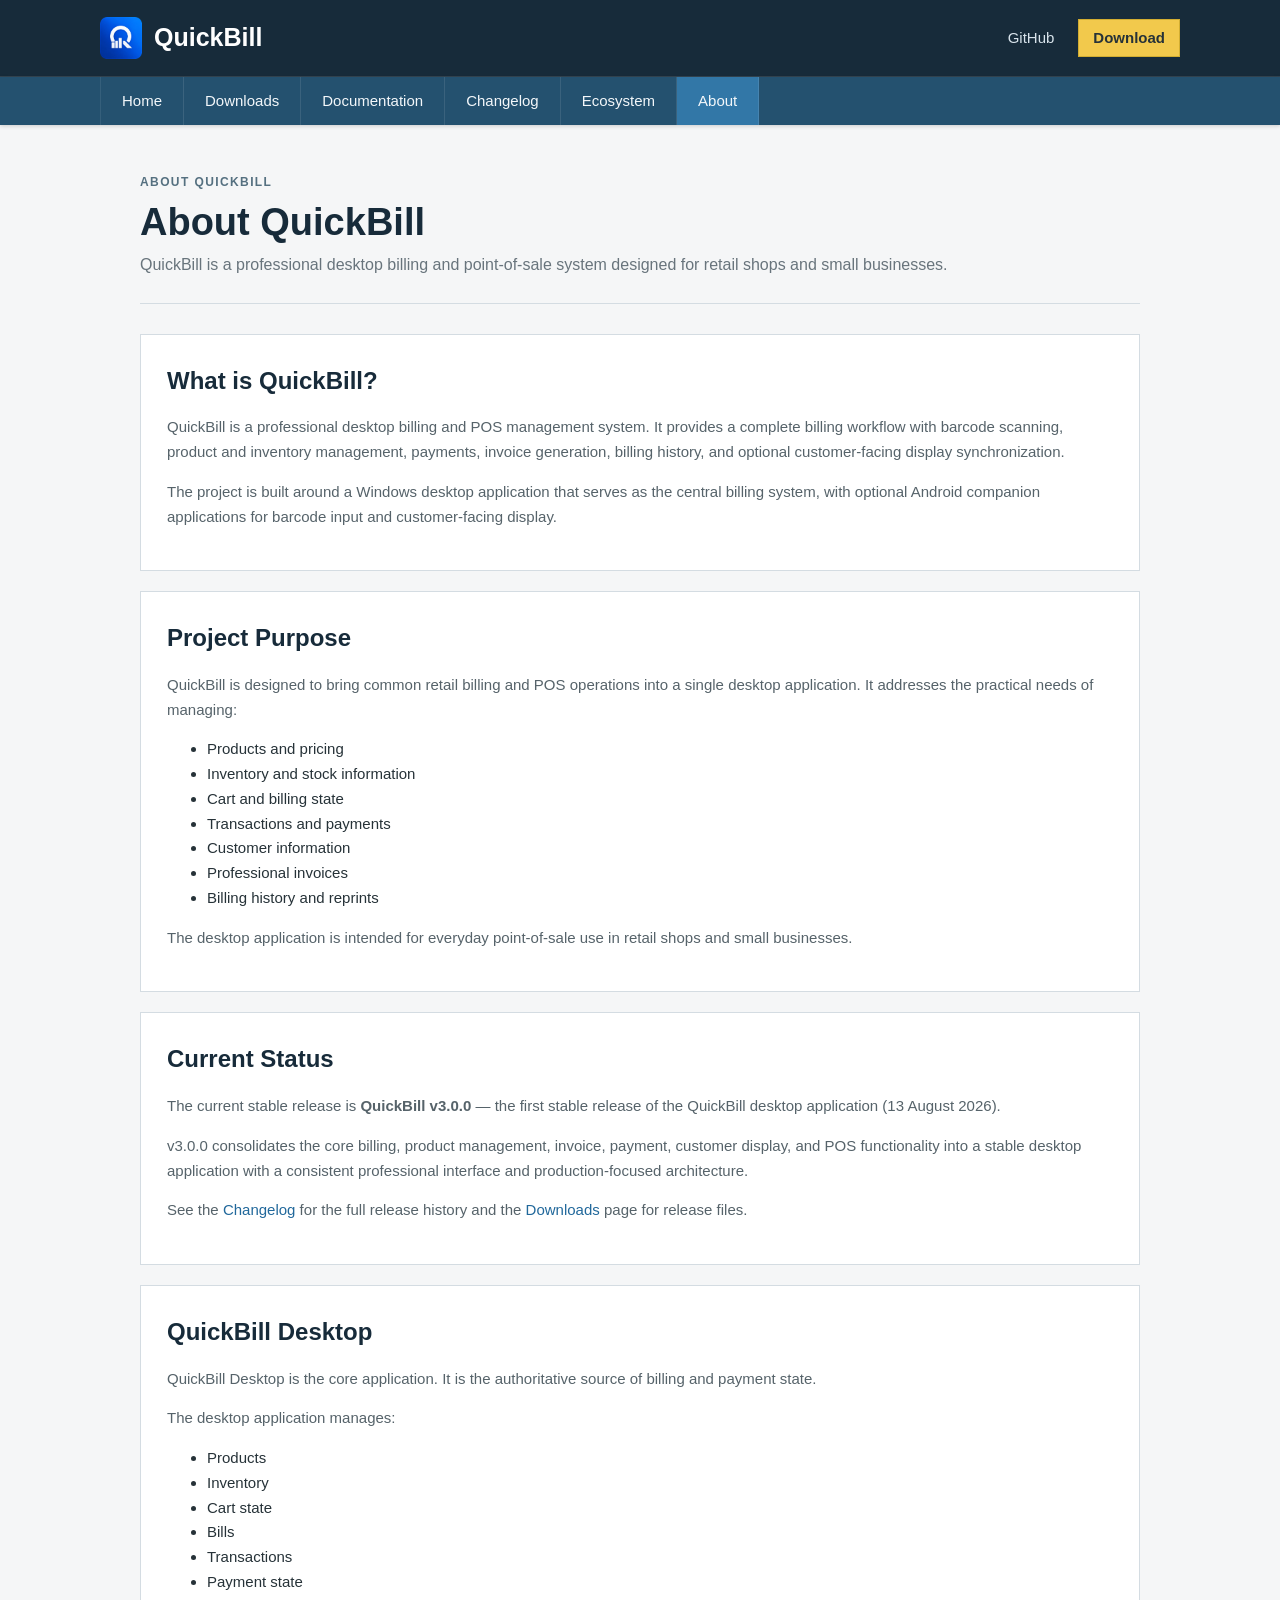
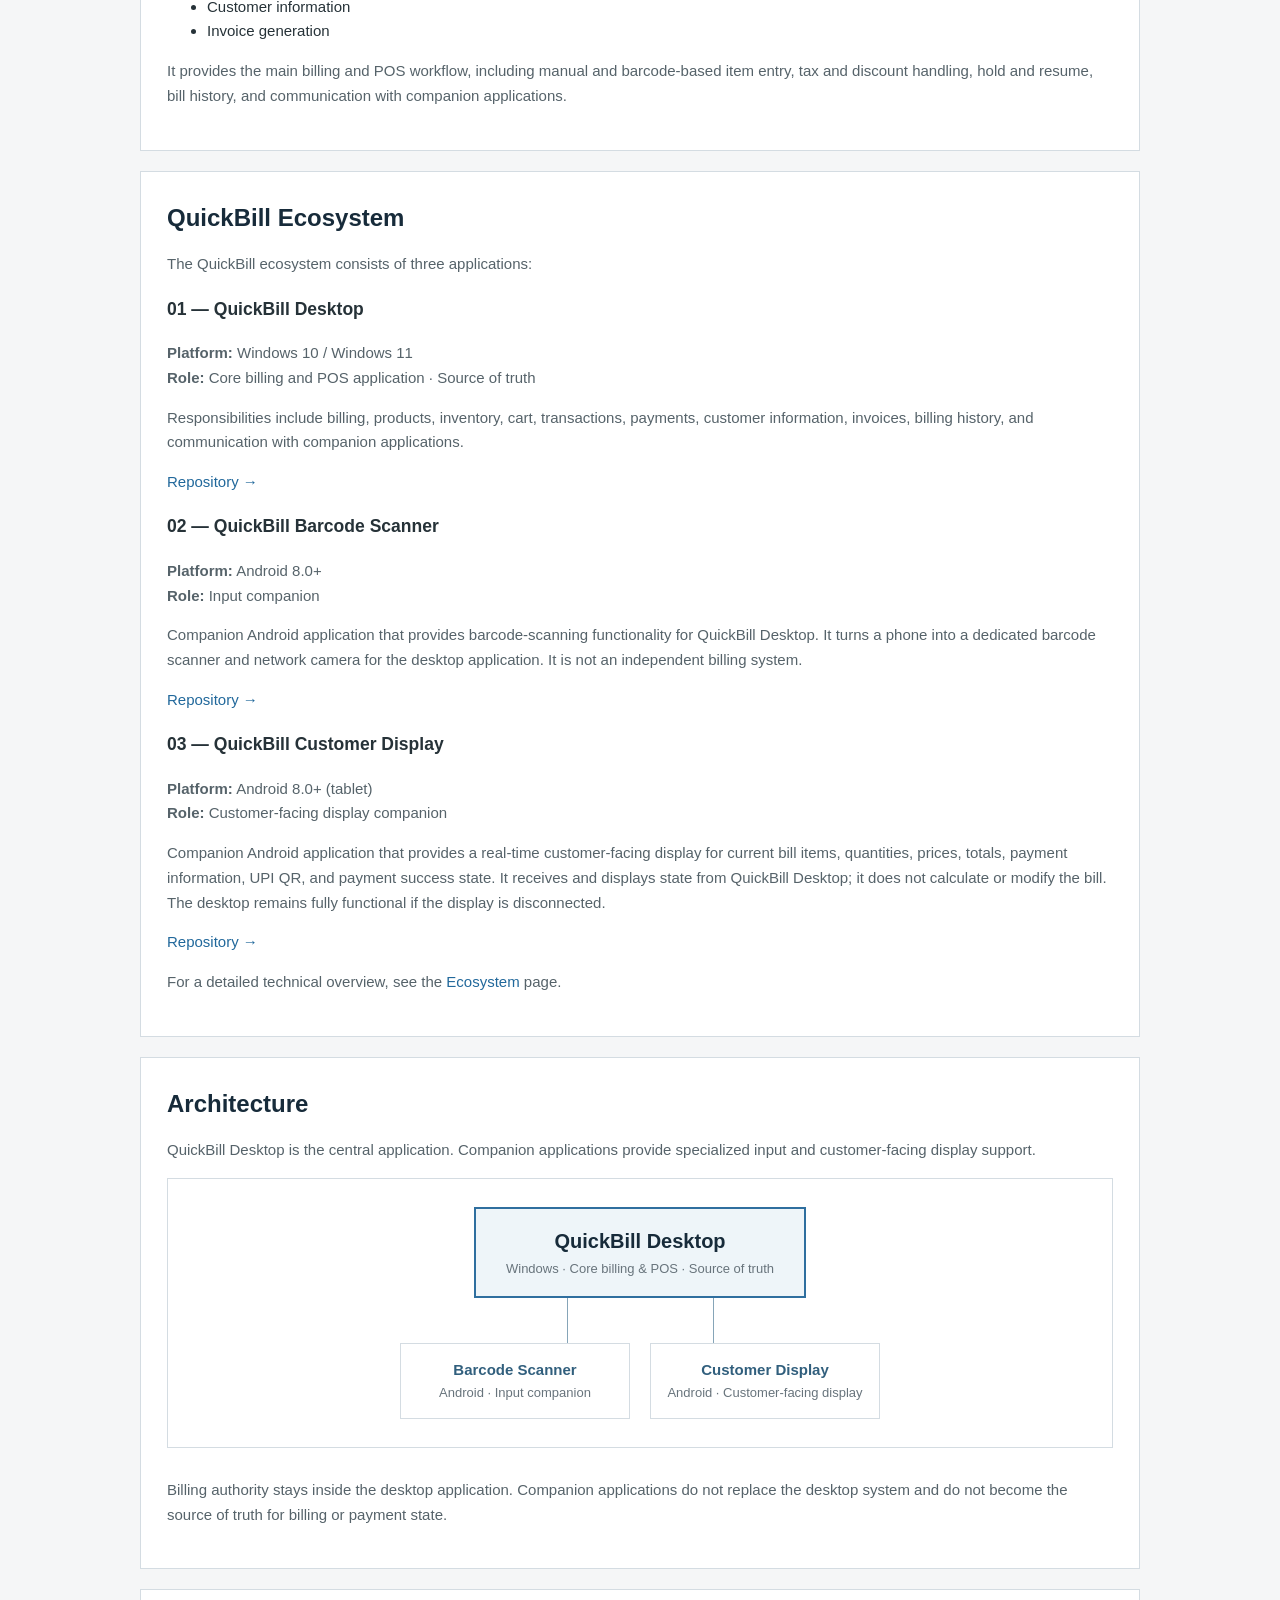
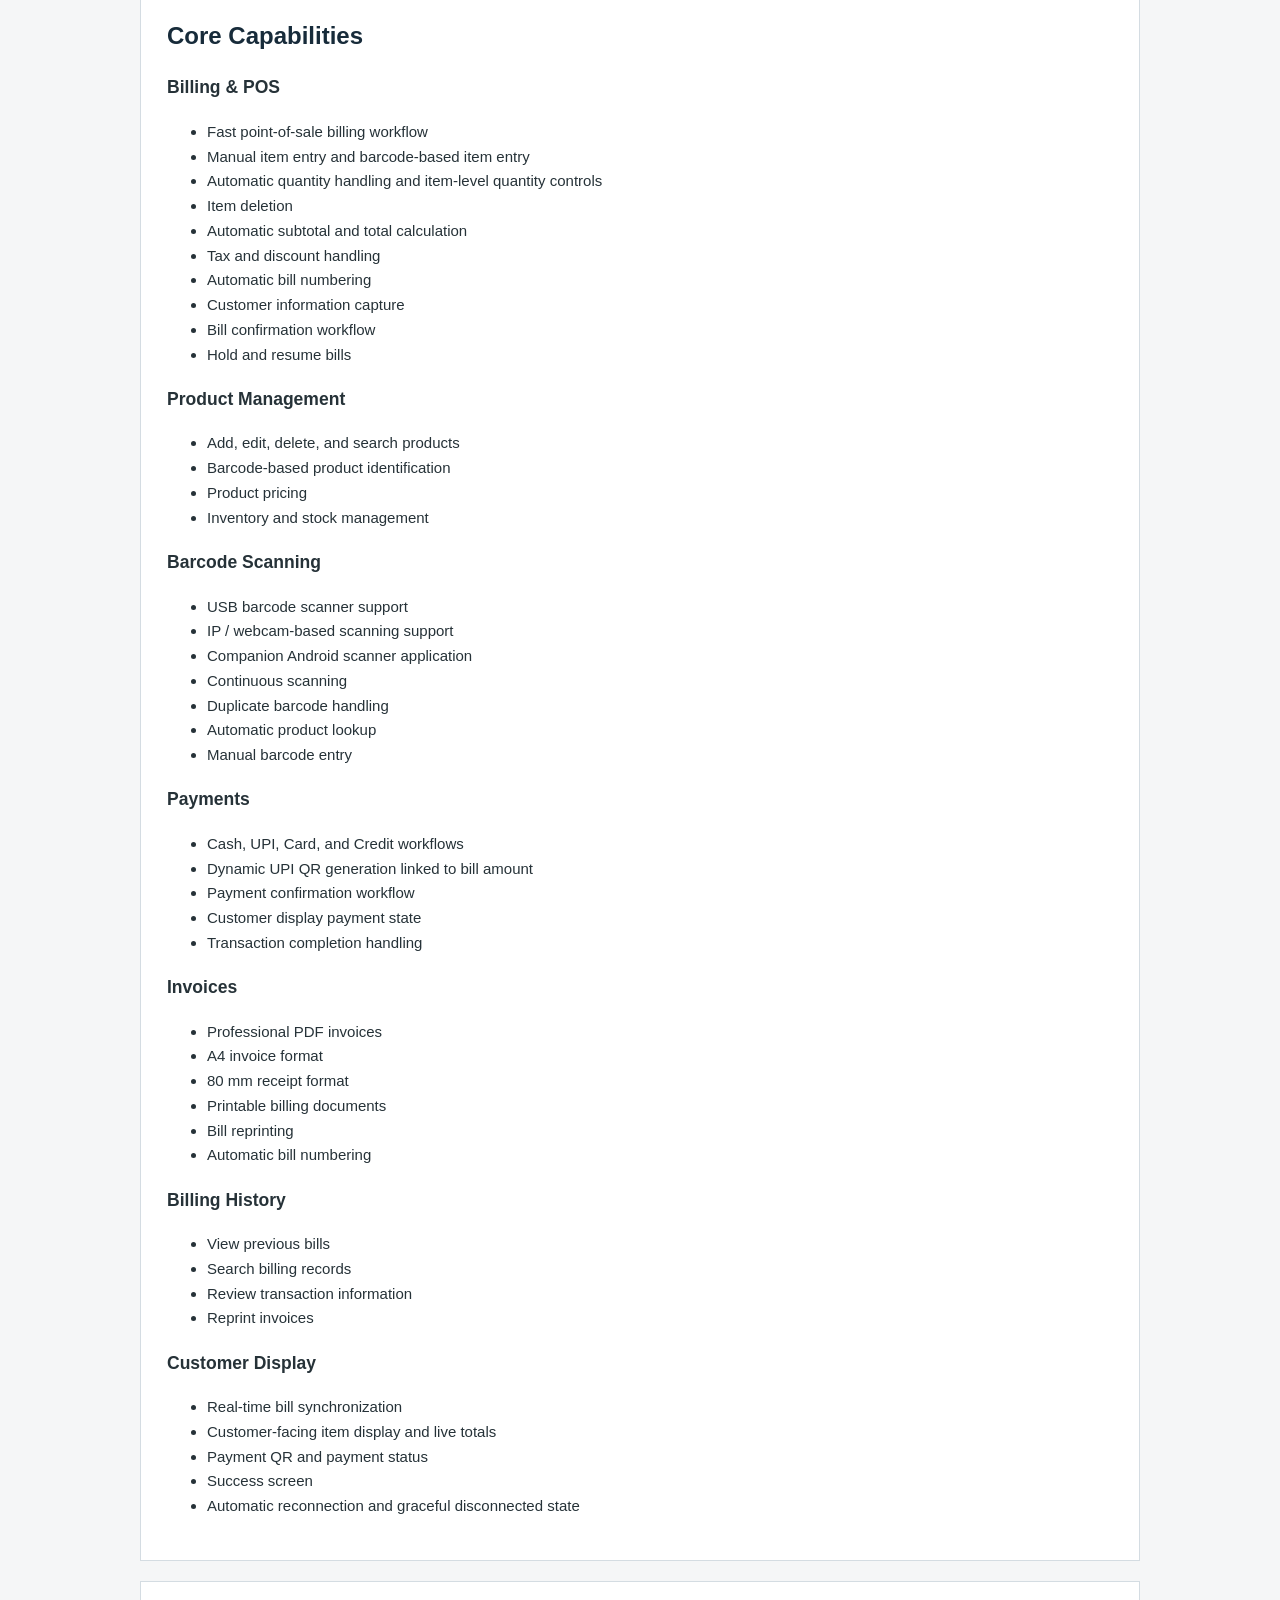
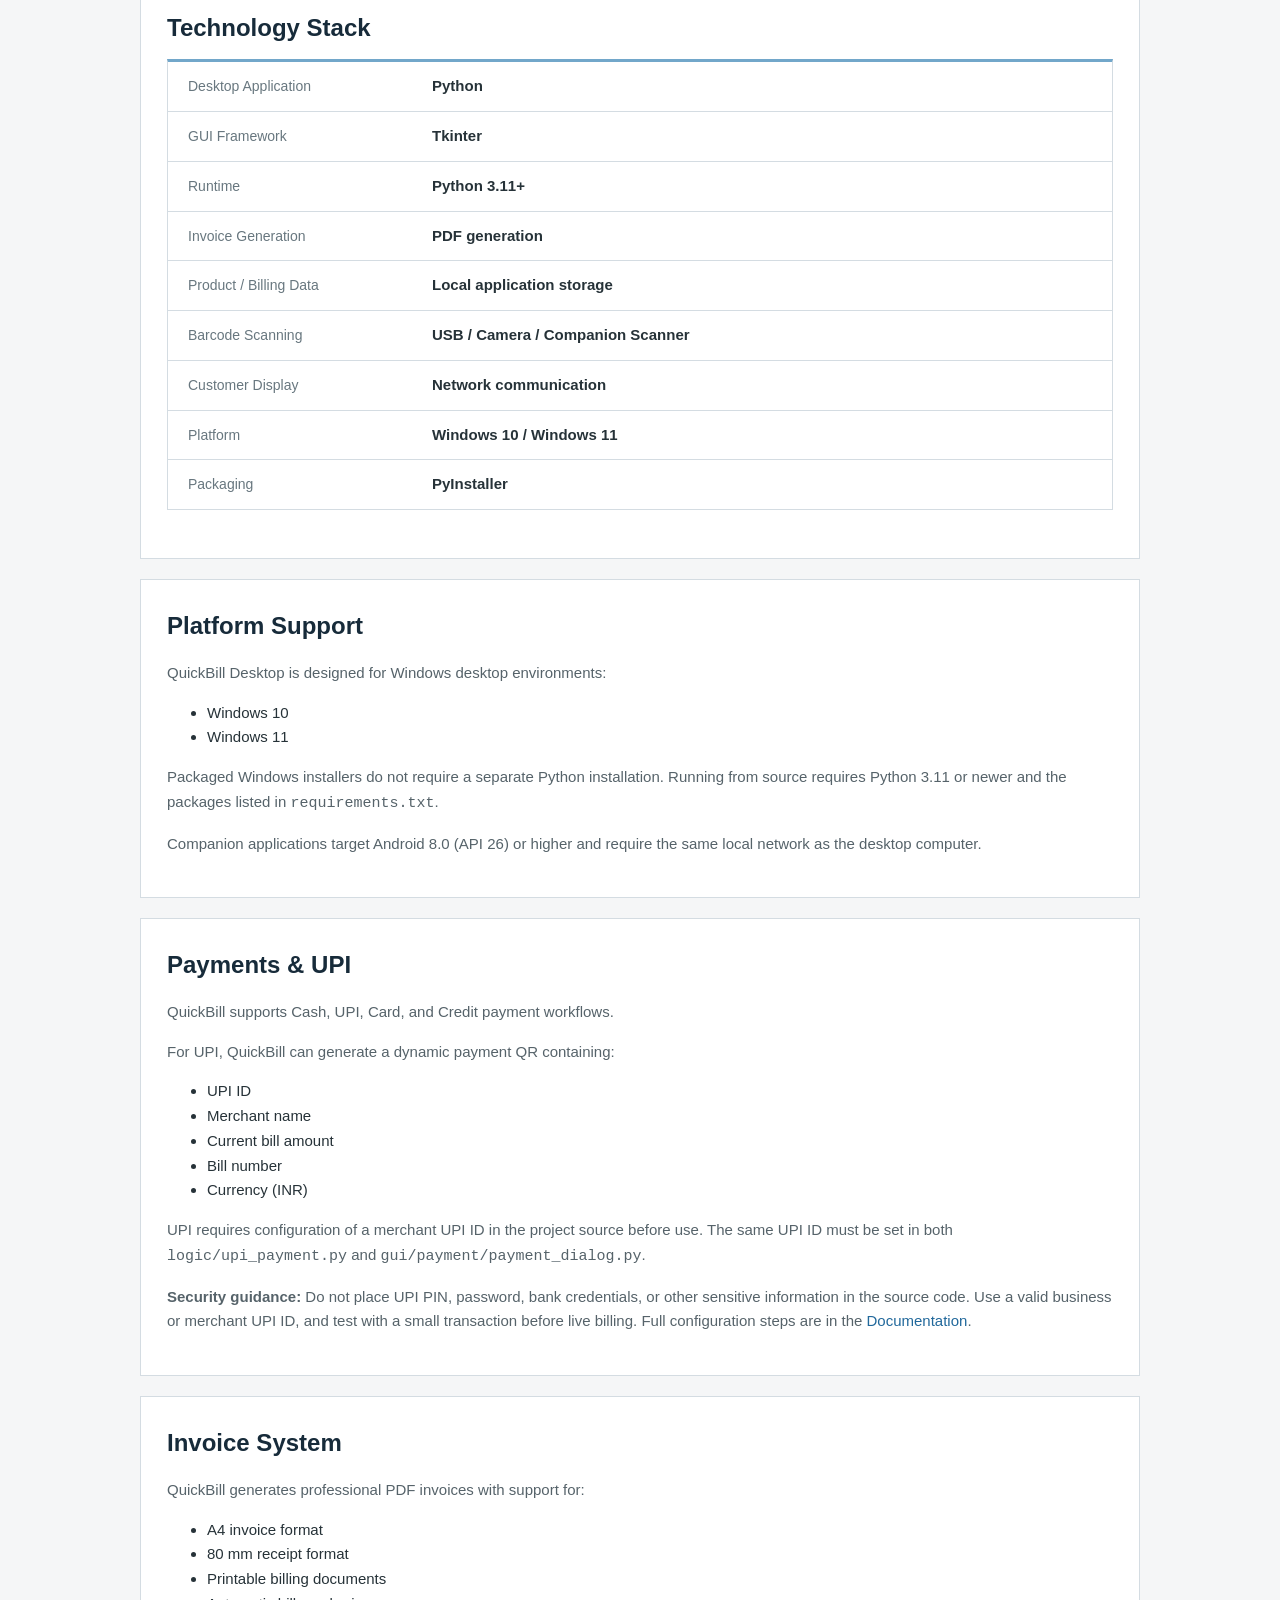
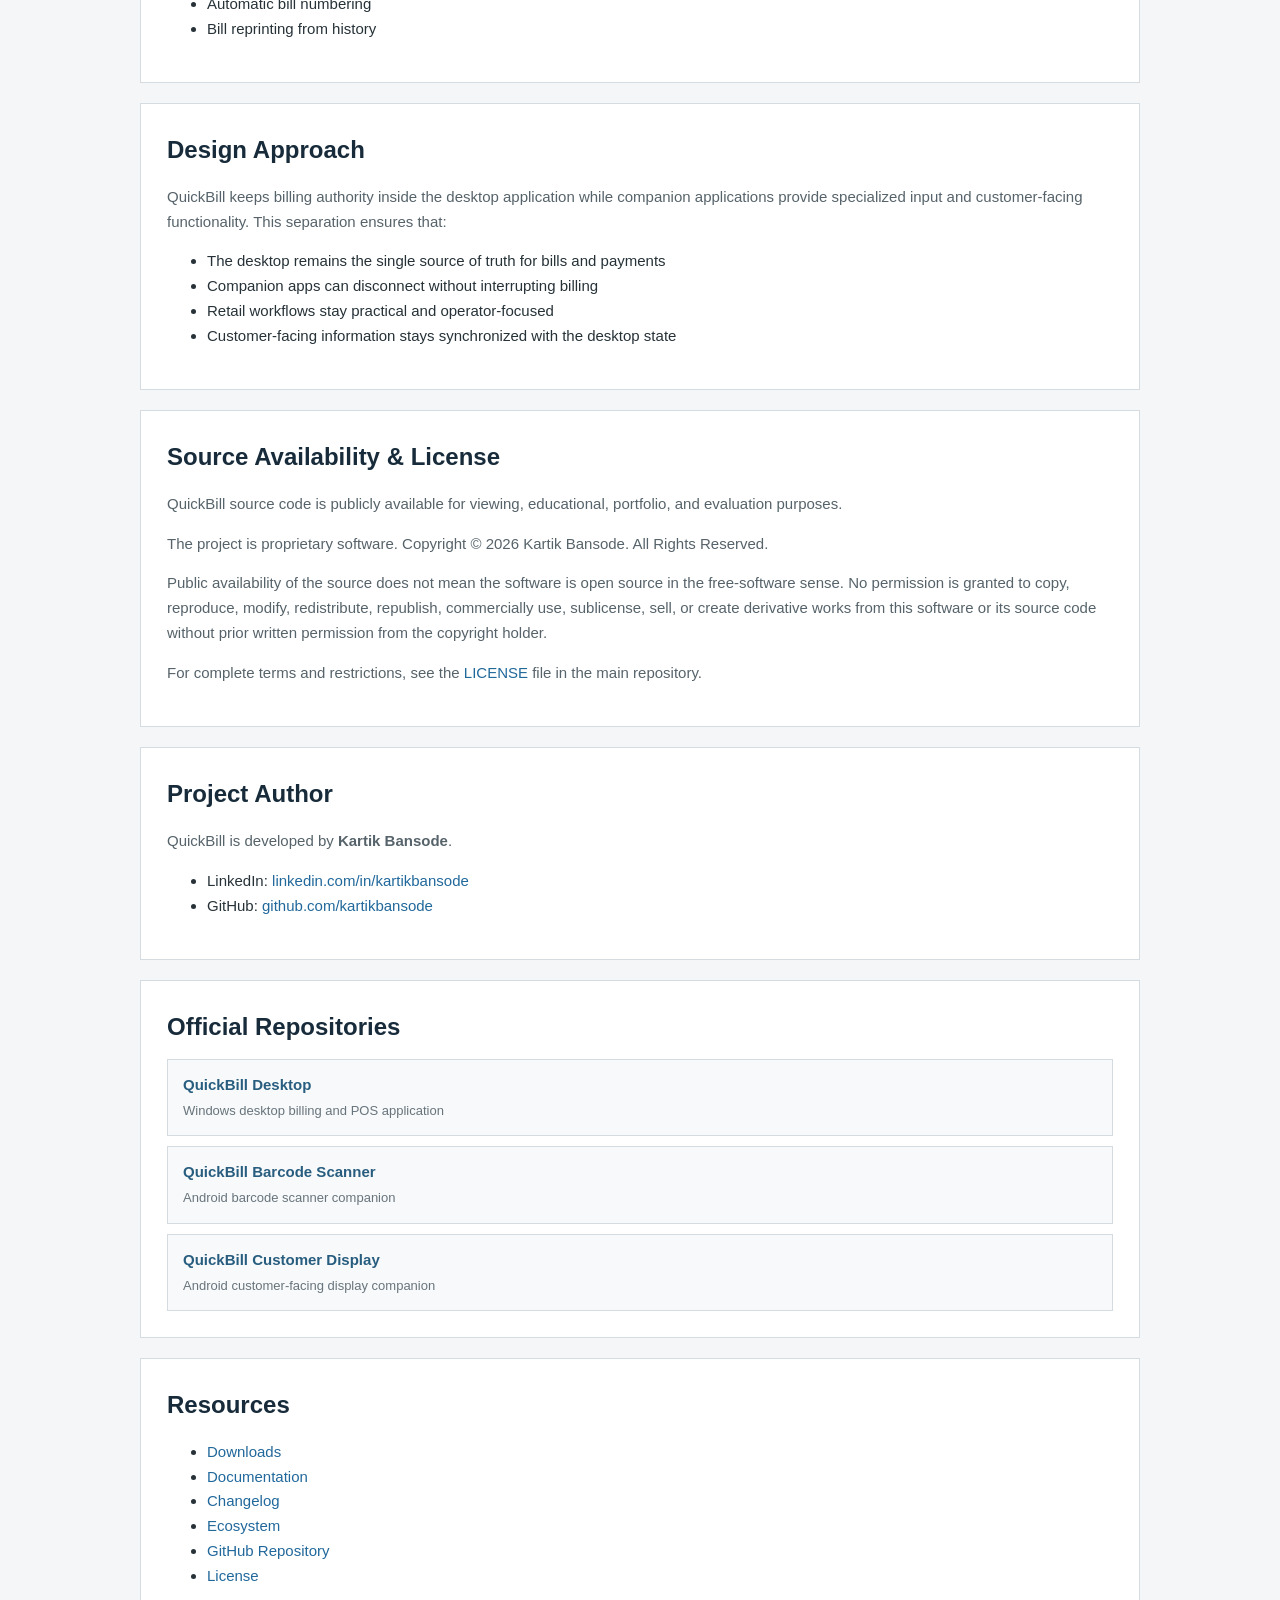
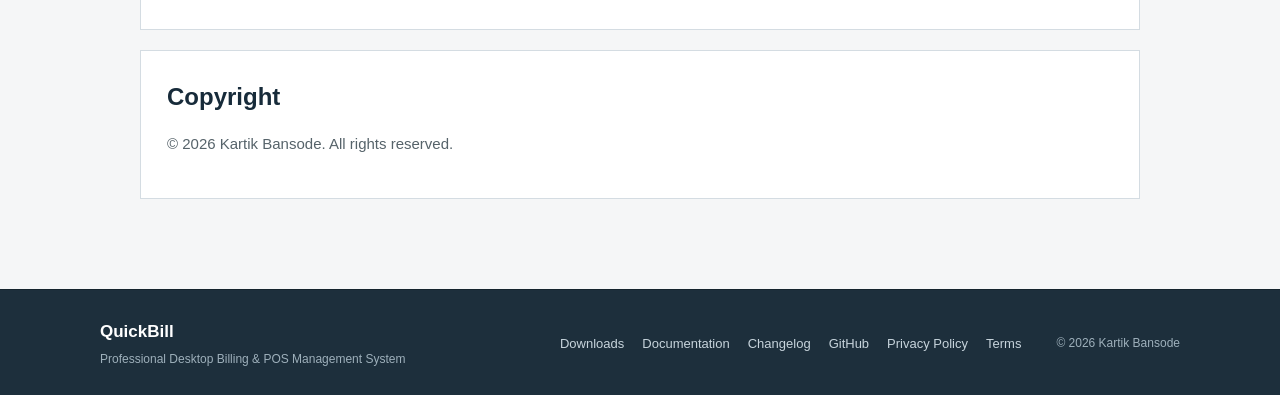
==== public/about.html @ f6962883 "added quickbill website" ====
<!doctype html>
<html lang="en">

<head>
    <meta charset="utf-8">
    <meta name="viewport" content="width=device-width, initial-scale=1">

    <meta name="description"
        content="About QuickBill — professional desktop billing and POS management system for retail shops and small businesses. Project overview, architecture, technology, and license.">
    <meta name="keywords" content="About QuickBill, billing software, POS system, Kartik Bansode, desktop billing">
    <meta name="author" content="Kartik Bansode">

    <title>About QuickBill — Professional Desktop Billing &amp; POS System</title>

    <link rel="icon" type="image/x-icon" href="./assets/images/favicon.ico">
    <link rel="stylesheet" href="assets/css/style.css">
</head>

<body>

    <!-- =========================================================
       HEADER
  ========================================================== -->

    <header class="site-header">

        <div class="topbar">
            <div class="container topbar-inner">

                <a class="brand" href="index.html" aria-label="QuickBill home">
                    <img class="brand-logo" src="assets/images/quickbill-logo.png" alt="QuickBill" width="42"
                        height="42">
                    <span class="brand-name">QuickBill</span>
                </a>

                <div class="top-links">
                    <a href="https://github.com/kartikbansode/quickbill" target="_blank" rel="noopener noreferrer">
                        GitHub
                    </a>
                    <a href="downloads.html" class="top-download">
                        Download
                    </a>
                </div>

            </div>
        </div>

        <nav class="main-nav" aria-label="Main navigation">
            <div class="container nav-inner">
                <a href="index.html">Home</a>
                <a href="downloads.html">Downloads</a>
                <a href="documentation.html">Documentation</a>
                <a href="changelog.html">Changelog</a>
                <a href="ecosystem.html">Ecosystem</a>
                <a class="active" href="about.html" aria-current="page">About</a>
            </div>
        </nav>

    </header>


    <!-- =========================================================
       MAIN CONTENT
  ========================================================== -->

    <main class="page">

        <div class="container narrow">

            <div class="page-title">
                <p class="eyebrow">ABOUT QUICKBILL</p>
                <h1>About QuickBill</h1>
                <p>
                    QuickBill is a professional desktop billing and point-of-sale
                    system designed for retail shops and small businesses.
                </p>
            </div>


            <!-- =====================================================
           WHAT IS QUICKBILL
      ====================================================== -->

            <section id="what-is-quickbill" class="standard-section">
                <h2>What is QuickBill?</h2>
                <p>
                    QuickBill is a professional desktop billing and POS management
                    system. It provides a complete billing workflow with barcode
                    scanning, product and inventory management, payments, invoice
                    generation, billing history, and optional customer-facing display
                    synchronization.
                </p>
                <p>
                    The project is built around a Windows desktop application that
                    serves as the central billing system, with optional Android
                    companion applications for barcode input and customer-facing
                    display.
                </p>
            </section>


            <!-- =====================================================
           PURPOSE
      ====================================================== -->

            <section id="purpose" class="standard-section">
                <h2>Project Purpose</h2>
                <p>
                    QuickBill is designed to bring common retail billing and POS
                    operations into a single desktop application. It addresses the
                    practical needs of managing:
                </p>
                <ul>
                    <li>Products and pricing</li>
                    <li>Inventory and stock information</li>
                    <li>Cart and billing state</li>
                    <li>Transactions and payments</li>
                    <li>Customer information</li>
                    <li>Professional invoices</li>
                    <li>Billing history and reprints</li>
                </ul>
                <p>
                    The desktop application is intended for everyday point-of-sale
                    use in retail shops and small businesses.
                </p>
            </section>


            <!-- =====================================================
           CURRENT STATUS
      ====================================================== -->

            <section id="status" class="standard-section">
                <h2>Current Status</h2>
                <p>
                    The current stable release is
                    <strong>QuickBill v3.0.0</strong> — the first stable release of
                    the QuickBill desktop application (13 August 2026).
                </p>
                <p>
                    v3.0.0 consolidates the core billing, product management, invoice,
                    payment, customer display, and POS functionality into a stable
                    desktop application with a consistent professional interface and
                    production-focused architecture.
                </p>
                <p>
                    See the
                    <a href="changelog.html">Changelog</a>
                    for the full release history and the
                    <a href="downloads.html">Downloads</a>
                    page for release files.
                </p>
            </section>


            <!-- =====================================================
           DESKTOP
      ====================================================== -->

            <section id="desktop" class="standard-section">
                <h2>QuickBill Desktop</h2>
                <p>
                    QuickBill Desktop is the core application. It is the authoritative
                    source of billing and payment state.
                </p>
                <p>
                    The desktop application manages:
                </p>
                <ul>
                    <li>Products</li>
                    <li>Inventory</li>
                    <li>Cart state</li>
                    <li>Bills</li>
                    <li>Transactions</li>
                    <li>Payment state</li>
                    <li>Customer information</li>
                    <li>Invoice generation</li>
                </ul>
                <p>
                    It provides the main billing and POS workflow, including manual
                    and barcode-based item entry, tax and discount handling, hold and
                    resume, bill history, and communication with companion applications.
                </p>
            </section>


            <!-- =====================================================
           ECOSYSTEM
      ====================================================== -->

            <section id="ecosystem" class="standard-section">
                <h2>QuickBill Ecosystem</h2>
                <p>
                    The QuickBill ecosystem consists of three applications:
                </p>

                <h3>01 — QuickBill Desktop</h3>
                <p>
                    <strong>Platform:</strong> Windows 10 / Windows 11<br>
                    <strong>Role:</strong> Core billing and POS application · Source of truth
                </p>
                <p>
                    Responsibilities include billing, products, inventory, cart,
                    transactions, payments, customer information, invoices, billing
                    history, and communication with companion applications.
                </p>
                <p>
                    <a href="https://github.com/kartikbansode/quickbill" target="_blank" rel="noopener noreferrer">
                        Repository &rarr;
                    </a>
                </p>

                <h3>02 — QuickBill Barcode Scanner</h3>
                <p>
                    <strong>Platform:</strong> Android 8.0+<br>
                    <strong>Role:</strong> Input companion
                </p>
                <p>
                    Companion Android application that provides barcode-scanning
                    functionality for QuickBill Desktop. It turns a phone into a
                    dedicated barcode scanner and network camera for the desktop
                    application. It is not an independent billing system.
                </p>
                <p>
                    <a href="https://github.com/kartikbansode/quickbill-barcode-scanner-app" target="_blank"
                        rel="noopener noreferrer">
                        Repository &rarr;
                    </a>
                </p>

                <h3>03 — QuickBill Customer Display</h3>
                <p>
                    <strong>Platform:</strong> Android 8.0+ (tablet)<br>
                    <strong>Role:</strong> Customer-facing display companion
                </p>
                <p>
                    Companion Android application that provides a real-time
                    customer-facing display for current bill items, quantities, prices,
                    totals, payment information, UPI QR, and payment success state.
                    It receives and displays state from QuickBill Desktop; it does not
                    calculate or modify the bill. The desktop remains fully functional
                    if the display is disconnected.
                </p>
                <p>
                    <a href="https://github.com/kartikbansode/quickbill-customer-display-app" target="_blank"
                        rel="noopener noreferrer">
                        Repository &rarr;
                    </a>
                </p>

                <p>
                    For a detailed technical overview, see the
                    <a href="ecosystem.html">Ecosystem</a> page.
                </p>
            </section>


            <!-- =====================================================
           ARCHITECTURE
      ====================================================== -->

            <section id="architecture" class="standard-section">
                <h2>Architecture</h2>
                <p>
                    QuickBill Desktop is the central application. Companion applications
                    provide specialized input and customer-facing display support.
                </p>

                <div class="architecture">
                    <div class="architecture-main">
                        <strong>QuickBill Desktop</strong>
                        <span>Windows · Core billing &amp; POS · Source of truth</span>
                    </div>
                    <div class="architecture-connectors">
                        <span></span>
                        <span></span>
                    </div>
                    <div class="architecture-apps">
                        <div>
                            <strong>Barcode Scanner</strong>
                            <span>Android · Input companion</span>
                        </div>
                        <div>
                            <strong>Customer Display</strong>
                            <span>Android · Customer-facing display</span>
                        </div>
                    </div>
                </div>

                <p>
                    Billing authority stays inside the desktop application. Companion
                    applications do not replace the desktop system and do not become
                    the source of truth for billing or payment state.
                </p>
            </section>


            <!-- =====================================================
           CORE CAPABILITIES
      ====================================================== -->

            <section id="capabilities" class="standard-section">
                <h2>Core Capabilities</h2>

                <h3>Billing &amp; POS</h3>
                <ul>
                    <li>Fast point-of-sale billing workflow</li>
                    <li>Manual item entry and barcode-based item entry</li>
                    <li>Automatic quantity handling and item-level quantity controls</li>
                    <li>Item deletion</li>
                    <li>Automatic subtotal and total calculation</li>
                    <li>Tax and discount handling</li>
                    <li>Automatic bill numbering</li>
                    <li>Customer information capture</li>
                    <li>Bill confirmation workflow</li>
                    <li>Hold and resume bills</li>
                </ul>

                <h3>Product Management</h3>
                <ul>
                    <li>Add, edit, delete, and search products</li>
                    <li>Barcode-based product identification</li>
                    <li>Product pricing</li>
                    <li>Inventory and stock management</li>
                </ul>

                <h3>Barcode Scanning</h3>
                <ul>
                    <li>USB barcode scanner support</li>
                    <li>IP / webcam-based scanning support</li>
                    <li>Companion Android scanner application</li>
                    <li>Continuous scanning</li>
                    <li>Duplicate barcode handling</li>
                    <li>Automatic product lookup</li>
                    <li>Manual barcode entry</li>
                </ul>

                <h3>Payments</h3>
                <ul>
                    <li>Cash, UPI, Card, and Credit workflows</li>
                    <li>Dynamic UPI QR generation linked to bill amount</li>
                    <li>Payment confirmation workflow</li>
                    <li>Customer display payment state</li>
                    <li>Transaction completion handling</li>
                </ul>

                <h3>Invoices</h3>
                <ul>
                    <li>Professional PDF invoices</li>
                    <li>A4 invoice format</li>
                    <li>80 mm receipt format</li>
                    <li>Printable billing documents</li>
                    <li>Bill reprinting</li>
                    <li>Automatic bill numbering</li>
                </ul>

                <h3>Billing History</h3>
                <ul>
                    <li>View previous bills</li>
                    <li>Search billing records</li>
                    <li>Review transaction information</li>
                    <li>Reprint invoices</li>
                </ul>

                <h3>Customer Display</h3>
                <ul>
                    <li>Real-time bill synchronization</li>
                    <li>Customer-facing item display and live totals</li>
                    <li>Payment QR and payment status</li>
                    <li>Success screen</li>
                    <li>Automatic reconnection and graceful disconnected state</li>
                </ul>
            </section>


            <!-- =====================================================
           TECHNOLOGY
      ====================================================== -->

            <section id="technology" class="standard-section">
                <h2>Technology Stack</h2>

                <div class="platform-table">
                    <div class="platform-row">
                        <span>Desktop Application</span>
                        <strong>Python</strong>
                    </div>
                    <div class="platform-row">
                        <span>GUI Framework</span>
                        <strong>Tkinter</strong>
                    </div>
                    <div class="platform-row">
                        <span>Runtime</span>
                        <strong>Python 3.11+</strong>
                    </div>
                    <div class="platform-row">
                        <span>Invoice Generation</span>
                        <strong>PDF generation</strong>
                    </div>
                    <div class="platform-row">
                        <span>Product / Billing Data</span>
                        <strong>Local application storage</strong>
                    </div>
                    <div class="platform-row">
                        <span>Barcode Scanning</span>
                        <strong>USB / Camera / Companion Scanner</strong>
                    </div>
                    <div class="platform-row">
                        <span>Customer Display</span>
                        <strong>Network communication</strong>
                    </div>
                    <div class="platform-row">
                        <span>Platform</span>
                        <strong>Windows 10 / Windows 11</strong>
                    </div>
                    <div class="platform-row">
                        <span>Packaging</span>
                        <strong>PyInstaller</strong>
                    </div>
                </div>
            </section>


            <!-- =====================================================
           PLATFORM
      ====================================================== -->

            <section id="platform" class="standard-section">
                <h2>Platform Support</h2>
                <p>
                    QuickBill Desktop is designed for Windows desktop environments:
                </p>
                <ul>
                    <li>Windows 10</li>
                    <li>Windows 11</li>
                </ul>
                <p>
                    Packaged Windows installers do not require a separate Python
                    installation. Running from source requires Python 3.11 or newer
                    and the packages listed in <code>requirements.txt</code>.
                </p>
                <p>
                    Companion applications target Android 8.0 (API 26) or higher and
                    require the same local network as the desktop computer.
                </p>
            </section>


            <!-- =====================================================
           PAYMENTS & UPI
      ====================================================== -->

            <section id="payments" class="standard-section">
                <h2>Payments &amp; UPI</h2>
                <p>
                    QuickBill supports Cash, UPI, Card, and Credit payment workflows.
                </p>
                <p>
                    For UPI, QuickBill can generate a dynamic payment QR containing:
                </p>
                <ul>
                    <li>UPI ID</li>
                    <li>Merchant name</li>
                    <li>Current bill amount</li>
                    <li>Bill number</li>
                    <li>Currency (INR)</li>
                </ul>
                <p>
                    UPI requires configuration of a merchant UPI ID in the project
                    source before use. The same UPI ID must be set in both
                    <code>logic/upi_payment.py</code> and
                    <code>gui/payment/payment_dialog.py</code>.
                </p>
                <p>
                    <strong>Security guidance:</strong> Do not place UPI PIN, password,
                    bank credentials, or other sensitive information in the source code.
                    Use a valid business or merchant UPI ID, and test with a small
                    transaction before live billing. Full configuration steps are in the
                    <a href="documentation.html#upi">Documentation</a>.
                </p>
            </section>


            <!-- =====================================================
           INVOICES
      ====================================================== -->

            <section id="invoices" class="standard-section">
                <h2>Invoice System</h2>
                <p>
                    QuickBill generates professional PDF invoices with support for:
                </p>
                <ul>
                    <li>A4 invoice format</li>
                    <li>80 mm receipt format</li>
                    <li>Printable billing documents</li>
                    <li>Automatic bill numbering</li>
                    <li>Bill reprinting from history</li>
                </ul>
            </section>


            <!-- =====================================================
           DESIGN PHILOSOPHY
      ====================================================== -->

            <section id="philosophy" class="standard-section">
                <h2>Design Approach</h2>
                <p>
                    QuickBill keeps billing authority inside the desktop application
                    while companion applications provide specialized input and
                    customer-facing functionality. This separation ensures that:
                </p>
                <ul>
                    <li>The desktop remains the single source of truth for bills and payments</li>
                    <li>Companion apps can disconnect without interrupting billing</li>
                    <li>Retail workflows stay practical and operator-focused</li>
                    <li>Customer-facing information stays synchronized with the desktop state</li>
                </ul>
            </section>


            <!-- =====================================================
           SOURCE & LICENSE
      ====================================================== -->

            <section id="license" class="standard-section">
                <h2>Source Availability &amp; License</h2>
                <p>
                    QuickBill source code is publicly available for viewing,
                    educational, portfolio, and evaluation purposes.
                </p>
                <p>
                    The project is proprietary software. Copyright © 2026 Kartik Bansode.
                    All Rights Reserved.
                </p>
                <p>
                    Public availability of the source does not mean the software is
                    open source in the free-software sense. No permission is granted to
                    copy, reproduce, modify, redistribute, republish, commercially use,
                    sublicense, sell, or create derivative works from this software or
                    its source code without prior written permission from the copyright
                    holder.
                </p>
                <p>
                    For complete terms and restrictions, see the
                    <a href="https://github.com/kartikbansode/quickbill/blob/main/LICENSE" target="_blank"
                        rel="noopener noreferrer">
                        LICENSE
                    </a>
                    file in the main repository.
                </p>
            </section>


            <!-- =====================================================
           AUTHOR
      ====================================================== -->

            <section id="author" class="standard-section">
                <h2>Project Author</h2>
                <p>
                    QuickBill is developed by <strong>Kartik Bansode</strong>.
                </p>
                <ul>
                    <li>
                        LinkedIn:
                        <a href="https://www.linkedin.com/in/kartikbansode" target="_blank" rel="noopener noreferrer">
                            linkedin.com/in/kartikbansode
                        </a>
                    </li>
                    <li>
                        GitHub:
                        <a href="https://github.com/kartikbansode" target="_blank" rel="noopener noreferrer">
                            github.com/kartikbansode
                        </a>
                    </li>
                </ul>
            </section>


            <!-- =====================================================
           REPOSITORIES
      ====================================================== -->

            <section id="repositories" class="standard-section">
                <h2>Official Repositories</h2>
                <div class="repo-list">
                    <a href="https://github.com/kartikbansode/quickbill" target="_blank" rel="noopener noreferrer">
                        <strong>QuickBill Desktop</strong>
                        <span>Windows desktop billing and POS application</span>
                    </a>
                    <a href="https://github.com/kartikbansode/quickbill-barcode-scanner-app" target="_blank"
                        rel="noopener noreferrer">
                        <strong>QuickBill Barcode Scanner</strong>
                        <span>Android barcode scanner companion</span>
                    </a>
                    <a href="https://github.com/kartikbansode/quickbill-customer-display-app" target="_blank"
                        rel="noopener noreferrer">
                        <strong>QuickBill Customer Display</strong>
                        <span>Android customer-facing display companion</span>
                    </a>
                </div>
            </section>


            <!-- =====================================================
           RESOURCES
      ====================================================== -->

            <section id="resources" class="standard-section">
                <h2>Resources</h2>
                <ul>
                    <li><a href="downloads.html">Downloads</a></li>
                    <li><a href="documentation.html">Documentation</a></li>
                    <li><a href="changelog.html">Changelog</a></li>
                    <li><a href="ecosystem.html">Ecosystem</a></li>
                    <li>
                        <a href="https://github.com/kartikbansode/quickbill" target="_blank" rel="noopener noreferrer">
                            GitHub Repository
                        </a>
                    </li>
                    <li>
                        <a href="https://github.com/kartikbansode/quickbill/blob/main/LICENSE" target="_blank"
                            rel="noopener noreferrer">
                            License
                        </a>
                    </li>
                </ul>
            </section>


            <!-- =====================================================
           COPYRIGHT
      ====================================================== -->

            <section id="copyright" class="standard-section">
                <h2>Copyright</h2>
                <p>
                    &copy; 2026 Kartik Bansode. All rights reserved.
                </p>
            </section>

        </div>

    </main>


    <!-- =========================================================
       FOOTER
  ========================================================== -->

    <footer class="site-footer">

        <div class="container footer-inner">

            <div>
                <strong>QuickBill</strong>
                <br>
                <span>Professional Desktop Billing &amp; POS Management System</span>
            </div>

            <div class="footer-links">
                <a href="downloads.html">Downloads</a>
                <a href="documentation.html">Documentation</a>
                <a href="changelog.html">Changelog</a>
                <a href="https://github.com/kartikbansode/quickbill" target="_blank"
                    rel="noopener noreferrer">GitHub</a>
                <a href="privacy-policy.html">Privacy Policy</a>
                <a href="terms.html">Terms</a>
            </div>

            <div class="copyright">
                &copy; 2026 Kartik Bansode
            </div>

        </div>

    </footer>

</body>

</html>
---- public/assets/css/style.css ----
:root {
  --navy: #1f3a52;
  --navy-dark: #172b3a;
  --blue: #2f6f9f;
  --blue-light: #eaf3f9;
  --yellow: #f2c94c;
  --text: #263238;
  --muted: #68747c;
  --border: #d4dce2;
  --bg: #f5f6f7;
  --white: #fff;
  --success: #2e7d32;
}

* {
  box-sizing: border-box;
}

html {
  scroll-behavior: smooth;
}

body {
  margin: 0;
  background: var(--bg);
  color: var(--text);
  font-family: "Segoe UI", Arial, sans-serif;
  font-size: 15px;
  line-height: 1.65;
  overflow-x: hidden;
}

img {
  max-width: 100%;
  height: auto;
}

a {
  color: #21689b;
  text-decoration: none;
}

a:hover {
  text-decoration: underline;
}

.container {
  width: min(1080px, calc(100% - 40px));
  margin: 0 auto;
}

.narrow {
  max-width: 1000px;
}

/* =========================================================
   HEADER
========================================================= */

.site-header {
  background: var(--navy-dark);
  color: #fff;
}

.topbar {
  border-bottom: 1px solid rgba(255, 255, 255, 0.12);
}

.topbar-inner {
  height: 76px;
  display: flex;
  align-items: center;
  justify-content: space-between;
  gap: 16px;
}

.brand {
  display: flex;
  align-items: center;
  gap: 12px;
  color: #fff;
  font-size: 25px;
  font-weight: 600;
  text-decoration: none;
  min-width: 0;
}

.brand:hover {
  text-decoration: none;
}

.brand-logo {
  width: 42px;
  height: 42px;
  object-fit: contain;
  display: block;
  flex-shrink: 0;
}

.brand-name {
  white-space: nowrap;
}

.brand-mark {
  width: 38px;
  height: 38px;
  display: grid;
  place-items: center;
  background: var(--blue);
  border: 1px solid #6ea5ca;
  color: #fff;
  font-size: 14px;
  font-weight: 700;
}

.top-links {
  display: flex;
  align-items: center;
  gap: 24px;
  flex-shrink: 0;
}

.top-links a {
  color: #d8e3eb;
}

.top-links .top-download {
  background: var(--yellow);
  color: #263238;
  padding: 6px 14px;
  border: 1px solid #d2ad31;
  font-weight: 600;
}

.main-nav {
  background: #24516f;
  box-shadow: 0 1px 4px rgba(0, 0, 0, 0.18);
}

.nav-inner {
  display: flex;
  align-items: stretch;
  min-height: 48px;
  overflow-x: auto;
  -webkit-overflow-scrolling: touch;
  scrollbar-width: thin;
}

.nav-inner a {
  display: flex;
  align-items: center;
  padding: 0 21px;
  color: #f3f7fa;
  border-right: 1px solid rgba(255, 255, 255, 0.1);
  white-space: nowrap;
  flex-shrink: 0;
}

.nav-inner a:first-child {
  border-left: 1px solid rgba(255, 255, 255, 0.08);
}

.nav-inner a:hover,
.nav-inner a.active {
  background: #3277a7;
  text-decoration: none;
}

/* =========================================================
   HERO
========================================================= */

.hero {
  background: #dfeaf1;
  border-bottom: 1px solid #c7d5df;
  padding: 58px 0 64px;
}

.hero-grid {
  display: grid;
  grid-template-columns: 1.45fr 0.8fr;
  gap: 55px;
  align-items: center;
}

.eyebrow {
  margin: 0 0 7px;
  color: #557080;
  font-size: 12px;
  letter-spacing: 1.4px;
  font-weight: 700;
}

.hero h1 {
  font-size: 48px;
  line-height: 1.05;
  margin: 0 0 12px;
  color: var(--navy-dark);
  font-weight: 600;
}

.hero-lead {
  font-size: 23px;
  line-height: 1.4;
  margin: 0 0 12px;
  color: #31566e;
}

.hero-copy {
  max-width: 650px;
  margin: 0 0 24px;
  color: #4e5d65;
}

.hero-note {
  margin: 16px 0 0;
  font-size: 14px;
  color: #4e5d65;
}

.button-row {
  display: flex;
  gap: 10px;
  flex-wrap: wrap;
}

.button {
  display: inline-block;
  padding: 9px 18px;
  border: 1px solid #aebcc5;
  font-weight: 600;
  text-decoration: none;
}

.button:hover {
  text-decoration: none;
}

.button.primary {
  background: var(--blue);
  border-color: #245d87;
  color: #fff;
}

.button.primary:hover {
  background: #285f87;
}

.button.secondary {
  background: #fff;
  color: #285c7d;
}

.button.full {
  width: 100%;
  text-align: center;
}

.release-box {
  background: #fff;
  border: 1px solid #c7d3db;
  box-shadow: 0 2px 7px rgba(25, 50, 65, 0.12);
  padding: 22px;
  min-width: 0;
}

.release-heading {
  font-size: 12px;
  letter-spacing: 1px;
  color: #607783;
  font-weight: 700;
}

.release-version {
  font-size: 22px;
  margin-top: 8px;
  color: var(--navy-dark);
}

.release-meta {
  font-size: 13px;
  color: var(--muted);
}

.release-line {
  border-top: 1px solid var(--border);
  margin: 18px 0;
}

.release-description {
  margin: 0 0 16px;
  color: #56656e;
  font-size: 14px;
}

.release-notes {
  display: block;
  text-align: center;
  margin-top: 11px;
  font-size: 13px;
}

/* =========================================================
   CONTENT SECTIONS
========================================================= */

.content-section {
  padding: 54px 0;
  background: #fff;
}

.alternate-section {
  background: #f7f9fa;
  border-top: 1px solid var(--border);
  border-bottom: 1px solid var(--border);
}

.section-heading {
  margin-bottom: 28px;
}

.section-heading h2 {
  margin: 0 0 6px;
  font-size: 27px;
  font-weight: 600;
  color: var(--navy-dark);
}

.section-heading p {
  margin: 0;
  color: var(--muted);
}

.feature-grid {
  display: grid;
  grid-template-columns: repeat(3, 1fr);
  border-top: 3px solid #72a7ca;
}

.info-card {
  padding: 20px 22px 22px;
  border-right: 1px solid var(--border);
  border-bottom: 1px solid var(--border);
  min-width: 0;
}

.info-card:nth-child(3n + 1) {
  border-left: 1px solid var(--border);
}

.info-card h3 {
  margin: 0 0 8px;
  font-size: 18px;
  color: #315f7d;
}

.info-card p {
  margin: 0;
  color: #5b666d;
}

/* =========================================================
   BLUE SECTION / PRODUCT CARDS
========================================================= */

.blue-section {
  padding: 52px 0;
  background: #285b7c;
}

.section-heading.light .eyebrow {
  color: rgba(255, 255, 255, 0.7);
}

.section-heading.light h2,
.section-heading.light p {
  color: #fff;
}

.section-heading.light p {
  opacity: 0.82;
}

.product-grid {
  display: grid;
  grid-template-columns: repeat(3, 1fr);
  gap: 18px;
}

.product-card {
  background: #fff;
  border: 1px solid #b9cbd7;
  padding: 22px;
  min-width: 0;
}

.product-number {
  display: block;
  color: #668ca4;
  font-size: 12px;
  font-weight: 700;
  letter-spacing: 1px;
  margin-bottom: 10px;
}

.product-card h3 {
  margin: 0 0 8px;
  color: var(--navy-dark);
  font-size: 19px;
}

.product-card p {
  margin: 0 0 15px;
  color: #56656e;
}

.product-card a {
  font-size: 14px;
  word-break: break-word;
}

/* =========================================================
   FEATURE LIST
========================================================= */

.feature-list {
  display: flex;
  flex-direction: column;
  gap: 0;
  border-top: 3px solid #72a7ca;
  background: #fff;
  border-left: 1px solid var(--border);
  border-right: 1px solid var(--border);
}

.feature-list-item {
  display: grid;
  grid-template-columns: 70px 1fr;
  gap: 0 20px;
  padding: 22px 24px;
  border-bottom: 1px solid var(--border);
  align-items: start;
  min-width: 0;
}

.feature-index {
  font-size: 18px;
  font-weight: 700;
  color: #668ca4;
  letter-spacing: 0.5px;
  line-height: 1.3;
  padding-top: 2px;
}

.feature-content {
  min-width: 0;
}

.feature-content h3 {
  margin: 0 0 6px;
  font-size: 18px;
  color: #315f7d;
}

.feature-content p {
  margin: 0;
  color: #5b666d;
}

/* =========================================================
   PLATFORM TABLE
========================================================= */

.platform-table {
  background: #fff;
  border: 1px solid var(--border);
  border-top: 3px solid #72a7ca;
  margin-bottom: 22px;
  overflow: hidden;
}

.platform-row {
  display: grid;
  grid-template-columns: minmax(140px, 220px) 1fr;
  gap: 12px 24px;
  padding: 12px 20px;
  border-bottom: 1px solid var(--border);
  align-items: baseline;
}

.platform-row:last-child {
  border-bottom: 0;
}

.platform-row span {
  color: #68777f;
  font-size: 14px;
}

.platform-row strong {
  color: #263238;
  font-weight: 600;
  word-break: break-word;
}

.platform-links {
  display: flex;
  flex-wrap: wrap;
  gap: 12px 28px;
}

.platform-links a {
  font-size: 14px;
}

/* =========================================================
   RELEASE SECTION
========================================================= */

.release-section {
  background: #fff;
  padding: 48px 0;
  border-top: 1px solid var(--border);
}

.release-summary {
  display: flex;
  justify-content: space-between;
  align-items: center;
  gap: 32px;
  border-top: 3px solid #72a7ca;
  padding-top: 28px;
}

.release-summary-content {
  min-width: 0;
  flex: 1;
}

.release-summary h2 {
  margin: 0 0 4px;
  font-size: 28px;
  font-weight: 600;
  color: var(--navy-dark);
}

.release-summary p {
  margin: 0;
  color: var(--muted);
}

.summary-actions {
  display: flex;
  gap: 10px;
  flex-shrink: 0;
  flex-wrap: wrap;
}

/* =========================================================
   PAGE / DOWNLOAD / DOCS (shared styles for other pages)
========================================================= */

.page {
  padding: 48px 0 70px;
}

.page-title {
  border-bottom: 1px solid var(--border);
  padding-bottom: 24px;
  margin-bottom: 30px;
}

.page-title h1 {
  font-size: 38px;
  line-height: 1.2;
  margin: 0 0 7px;
  color: var(--navy-dark);
  font-weight: 600;
}

.page-title p:last-child {
  margin: 0;
  color: var(--muted);
  font-size: 16px;
}

.download-panel {
  display: grid;
  grid-template-columns: 1.4fr 0.8fr;
  gap: 35px;
  background: #fff;
  border: 1px solid var(--border);
  padding: 28px;
  box-shadow: 0 1px 4px rgba(0, 0, 0, 0.05);
}

.download-panel.featured {
  border-top: 4px solid var(--blue);
}

.status-badge {
  display: inline-block;
  background: #e7f1e8;
  border: 1px solid #b9d3bd;
  color: var(--success);
  padding: 3px 8px;
  font-size: 11px;
  font-weight: 700;
  letter-spacing: 0.7px;
}

.download-panel h2 {
  font-size: 25px;
  margin: 10px 0 0;
  color: var(--navy-dark);
}

.version {
  font-size: 18px;
  color: #3e6174;
  margin: 2px 0 8px;
}

.download-panel p {
  color: var(--muted);
}

.meta-list {
  margin: 18px 0 0;
}

.meta-list div {
  display: flex;
  border-top: 1px solid var(--border);
  padding: 7px 0;
}

.meta-list dt {
  width: 130px;
  color: #68777f;
  flex-shrink: 0;
}

.meta-list dd {
  margin: 0;
  color: #263238;
  min-width: 0;
  word-break: break-word;
}

.download-action {
  align-self: center;
}

.download-note {
  font-size: 12px;
  margin: 10px 0;
  text-align: center;
}

.subsection-title {
  font-size: 23px;
  color: var(--navy-dark);
  font-weight: 600;
  margin: 38px 0 14px;
}

.release-list {
  background: #fff;
  border: 1px solid var(--border);
}

.release-row {
  display: flex;
  justify-content: space-between;
  gap: 20px;
  padding: 18px 20px;
  border-bottom: 1px solid var(--border);
}

.release-row:last-child {
  border-bottom: 0;
}

.release-row strong {
  display: block;
  color: var(--navy-dark);
}

.release-row span {
  display: block;
  color: var(--muted);
  font-size: 13px;
}

.release-row div:last-child {
  display: flex;
  gap: 18px;
  align-items: center;
  flex-wrap: wrap;
}

.download-grid {
  display: grid;
  grid-template-columns: 1fr 1fr;
  gap: 18px;
}

.download-card {
  background: #fff;
  border: 1px solid var(--border);
  padding: 22px;
  min-width: 0;
}

.download-card h3 {
  margin: 10px 0 6px;
  color: var(--navy-dark);
}

.download-card p {
  color: var(--muted);
  min-height: 52px;
}

.download-card .text-link {
  display: block;
  margin-top: 12px;
  font-size: 13px;
}

.notice {
  margin-top: 26px;
  background: #edf5fa;
  border: 1px solid #c6dbe7;
  padding: 15px 18px;
  color: #50636e;
  font-size: 13px;
}

.changelog-entry,
.standard-section {
  background: #fff;
  border: 1px solid var(--border);
  padding: 26px;
  margin-bottom: 20px;
}

.change-header {
  display: flex;
  justify-content: space-between;
  gap: 20px;
  border-bottom: 1px solid var(--border);
  padding-bottom: 16px;
  margin-bottom: 20px;
  flex-wrap: wrap;
}

.change-header h2 {
  margin: 0;
  color: var(--navy-dark);
  font-size: 24px;
}

.change-header p {
  margin: 3px 0 0;
  color: var(--muted);
  font-size: 13px;
}

.change-columns {
  display: grid;
  grid-template-columns: repeat(3, 1fr);
  gap: 24px;
}

.change-columns h3 {
  font-size: 16px;
  color: #315f7d;
  margin: 0 0 8px;
}

.change-columns ul {
  margin: 0;
  padding-left: 19px;
  color: #56636a;
}

.docs-layout {
  display: grid;
  grid-template-columns: 220px 1fr;
  gap: 38px;
}

.docs-sidebar {
  background: #fff;
  border: 1px solid var(--border);
  align-self: start;
  position: sticky;
  top: 20px;
}

.docs-sidebar strong {
  display: block;
  padding: 14px 16px;
  background: #eef3f6;
  border-bottom: 1px solid var(--border);
  color: var(--navy-dark);
}

.docs-sidebar a {
  display: block;
  padding: 9px 15px;
  border-bottom: 1px solid #edf0f2;
  color: #4e6471;
  font-size: 14px;
}

.docs-sidebar a:hover,
.docs-sidebar a.selected {
  background: #f0f6fa;
  color: #21689b;
  text-decoration: none;
}

.docs-content .page-title {
  margin-bottom: 24px;
}

.doc-section {
  background: #fff;
  border: 1px solid var(--border);
  padding: 25px;
  margin-bottom: 18px;
}

.doc-section h2 {
  margin: 0 0 12px;
  color: var(--navy-dark);
  font-size: 24px;
}

.doc-section h3 {
  margin: 22px 0 7px;
  color: #315f7d;
  font-size: 17px;
}

.doc-section p,
.doc-section li {
  color: #56636a;
}

.architecture {
  background: #fff;
  border: 1px solid var(--border);
  padding: 28px;
  text-align: center;
  margin-bottom: 30px;
  overflow-x: auto;
}

.architecture-main {
  display: inline-flex;
  flex-direction: column;
  min-width: 280px;
  max-width: 100%;
  padding: 16px 30px;
  border: 2px solid var(--blue);
  background: #eef5f9;
}

.architecture-main strong {
  font-size: 20px;
  color: var(--navy-dark);
}

.architecture-main span,
.architecture-apps span {
  font-size: 13px;
  color: var(--muted);
}

.architecture-connectors {
  height: 45px;
  display: flex;
  justify-content: center;
  gap: 145px;
}

.architecture-connectors span {
  width: 1px;
  background: #86a5b8;
  display: block;
}

.architecture-apps {
  display: flex;
  justify-content: center;
  gap: 20px;
  flex-wrap: wrap;
}

.architecture-apps div {
  width: 230px;
  max-width: 100%;
  padding: 14px;
  border: 1px solid var(--border);
  display: flex;
  flex-direction: column;
}

.architecture-apps strong {
  color: #315f7d;
}

.ecosystem-list article {
  background: #fff;
  border: 1px solid var(--border);
  padding: 24px;
  margin-bottom: 16px;
}

.ecosystem-list h2 {
  margin: 0 0 7px;
  color: var(--navy-dark);
}

.ecosystem-list p {
  margin: 0 0 10px;
  color: #56636a;
}

.repo-list {
  display: grid;
  gap: 10px;
}

.repo-list a {
  background: #f7f9fa;
  border: 1px solid var(--border);
  padding: 13px 15px;
  display: block;
  word-break: break-word;
}

.repo-list a:hover {
  text-decoration: none;
  background: #f0f5f8;
}

.repo-list strong {
  display: block;
  color: #285d7f;
}

.repo-list span {
  font-size: 13px;
  color: var(--muted);
}

.standard-section h2 {
  margin: 0 0 12px;
  color: var(--navy-dark);
  font-size: 24px;
}

.standard-section p {
  color: #56636a;
}

/* =========================================================
   FOOTER
========================================================= */

.site-footer {
  background: #1d2f3c;
  color: #c7d4dc;
  border-top: 1px solid #15242d;
  padding: 28px 0;
}

.footer-inner {
  display: grid;
  grid-template-columns: 1fr auto auto;
  gap: 35px;
  align-items: center;
}

.footer-inner strong {
  color: #fff;
  font-size: 17px;
}

.footer-inner span {
  font-size: 12px;
  color: #9eb0bb;
}

.footer-links {
  display: flex;
  gap: 18px;
  flex-wrap: wrap;
}

.footer-links a {
  color: #c7d4dc;
  font-size: 13px;
}

.copyright {
  font-size: 12px;
  color: #9eb0bb;
  white-space: nowrap;
}

/* =========================================================
   RESPONSIVE — LARGE TABLET / SMALL DESKTOP
========================================================= */

@media (max-width: 1100px) {
  .hero-grid {
    gap: 36px;
  }

  .product-grid {
    gap: 14px;
  }
}

@media (max-width: 960px) {
  .feature-grid {
    grid-template-columns: repeat(2, 1fr);
  }

  .info-card:nth-child(3n + 1) {
    border-left: 0;
  }

  .info-card:nth-child(2n + 1) {
    border-left: 1px solid var(--border);
  }

  .product-grid {
    grid-template-columns: repeat(2, 1fr);
  }

  .change-columns {
    grid-template-columns: 1fr 1fr;
  }

  .docs-layout {
    grid-template-columns: 1fr;
  }

  .docs-sidebar {
    position: static;
  }
}

/* =========================================================
   RESPONSIVE — TABLET / NARROW DESKTOP
========================================================= */

@media (max-width: 800px) {
  .container {
    width: min(100% - 28px, 1080px);
  }

  .topbar-inner {
    height: 64px;
  }

  .brand {
    font-size: 22px;
    gap: 10px;
  }

  .brand-logo {
    width: 36px;
    height: 36px;
  }

  .hero {
    padding: 40px 0 48px;
  }

  .hero-grid,
  .download-panel {
    grid-template-columns: 1fr;
    gap: 28px;
  }

  .hero h1 {
    font-size: 36px;
  }

  .hero-lead {
    font-size: 20px;
  }

  .feature-grid,
  .product-grid,
  .download-grid,
  .change-columns {
    grid-template-columns: 1fr;
  }

  .info-card:nth-child(3n + 1),
  .info-card:nth-child(2n + 1) {
    border-left: 1px solid var(--border);
  }

  .nav-inner a {
    padding: 0 15px;
  }

  .top-links a:not(.top-download) {
    display: none;
  }

  .release-summary {
    flex-direction: column;
    align-items: flex-start;
  }

  .summary-actions {
    margin-top: 4px;
  }

  .release-row {
    flex-direction: column;
  }

  .release-row div:last-child {
    margin-top: 10px;
  }

  .architecture-connectors {
    gap: 80px;
  }

  .architecture-apps {
    flex-direction: column;
    align-items: center;
  }

  .architecture-apps div {
    width: min(100%, 360px);
  }

  .footer-inner {
    grid-template-columns: 1fr;
    gap: 20px;
  }

  .copyright {
    white-space: normal;
  }

  .content-section,
  .blue-section {
    padding: 42px 0;
  }

  .section-heading h2 {
    font-size: 24px;
  }

  .feature-list-item {
    grid-template-columns: 52px 1fr;
    gap: 0 14px;
    padding: 18px 16px;
  }

  .feature-index {
    font-size: 16px;
  }

  .platform-row {
    grid-template-columns: minmax(120px, 160px) 1fr;
    padding: 11px 16px;
  }

  .page-title h1 {
    font-size: 30px;
  }

  .meta-list div {
    flex-direction: column;
    gap: 2px;
  }

  .meta-list dt {
    width: auto;
  }
}

/* =========================================================
   RESPONSIVE — MOBILE
========================================================= */

@media (max-width: 560px) {
  .container {
    width: calc(100% - 24px);
  }

  .topbar-inner {
    height: 58px;
  }

  .brand {
    font-size: 20px;
    gap: 8px;
  }

  .brand-logo {
    width: 32px;
    height: 32px;
  }

  .top-links {
    gap: 12px;
  }

  .top-links .top-download {
    padding: 5px 11px;
    font-size: 13px;
  }

  .nav-inner {
    min-height: 44px;
  }

  .nav-inner a {
    padding: 0 12px;
    font-size: 14px;
  }

  .hero {
    padding: 32px 0 40px;
  }

  .hero h1 {
    font-size: 30px;
  }

  .hero-lead {
    font-size: 18px;
  }

  .hero-copy {
    font-size: 14px;
  }

  .button {
    padding: 9px 14px;
    font-size: 14px;
  }

  .button-row {
    flex-direction: column;
  }

  .button-row .button {
    text-align: center;
  }

  .release-box {
    padding: 18px;
  }

  .release-version {
    font-size: 20px;
  }

  .content-section,
  .blue-section,
  .release-section {
    padding: 36px 0;
  }

  .section-heading {
    margin-bottom: 22px;
  }

  .section-heading h2 {
    font-size: 22px;
  }

  .info-card {
    padding: 16px 16px 18px;
  }

  .info-card h3 {
    font-size: 17px;
  }

  .product-card {
    padding: 18px;
  }

  .product-card h3 {
    font-size: 17px;
  }

  .feature-list-item {
    grid-template-columns: 40px 1fr;
    gap: 0 12px;
    padding: 16px 14px;
  }

  .feature-index {
    font-size: 15px;
  }

  .feature-content h3 {
    font-size: 16px;
  }

  .platform-row {
    grid-template-columns: 1fr;
    gap: 2px;
    padding: 12px 14px;
  }

  .platform-row span {
    font-size: 12px;
  }

  .summary-actions {
    flex-direction: column;
    width: 100%;
  }

  .summary-actions .button {
    text-align: center;
    width: 100%;
  }

  .release-summary h2 {
    font-size: 24px;
  }

  .footer-links {
    gap: 12px 16px;
  }

  .page-title h1 {
    font-size: 26px;
  }

  .download-panel {
    padding: 20px;
    gap: 22px;
  }

  .change-header {
    flex-direction: column;
    gap: 8px;
  }

  .architecture-main {
    min-width: 0;
    width: 100%;
    padding: 14px 18px;
  }
}

/* =========================================================
   RESPONSIVE — VERY NARROW
========================================================= */

@media (max-width: 380px) {
  .container {
    width: calc(100% - 16px);
  }

  .brand-name {
    font-size: 18px;
  }

  .hero h1 {
    font-size: 26px;
  }

  .hero-lead {
    font-size: 16px;
  }

  .feature-list-item {
    grid-template-columns: 36px 1fr;
    padding: 14px 12px;
  }

  .section-heading h2 {
    font-size: 20px;
  }
}

/* =========================================================
   CHANGELOG PAGE
========================================================= */

.release-index {
  background: #fff;
  border: 1px solid var(--border);
  border-top: 3px solid #72a7ca;
  padding: 20px 24px 18px;
  margin-bottom: 28px;
}

.release-index-title {
  margin: 0 0 12px;
  font-size: 16px;
  font-weight: 600;
  color: var(--navy-dark);
}

.release-index-list {
  margin: 0;
  padding: 0;
  list-style: none;
}

.release-index-list li {
  display: flex;
  flex-wrap: wrap;
  gap: 6px 10px;
  align-items: baseline;
  padding: 7px 0;
  border-bottom: 1px solid #edf0f2;
  font-size: 14px;
}

.release-index-list li:last-child {
  border-bottom: 0;
  padding-bottom: 0;
}

.release-index-list a {
  color: #21689b;
  font-weight: 600;
}

.release-index-list span {
  color: var(--muted);
  font-size: 13px;
}

.changelog-entry {
  background: #fff;
  border: 1px solid var(--border);
  padding: 26px 28px;
  margin-bottom: 22px;
}

.changelog-entry .change-header {
  display: flex;
  justify-content: space-between;
  align-items: flex-start;
  gap: 16px;
  border-bottom: 1px solid var(--border);
  padding-bottom: 16px;
  margin-bottom: 18px;
  flex-wrap: wrap;
}

.changelog-entry .change-header h2 {
  margin: 0;
  color: var(--navy-dark);
  font-size: 24px;
  font-weight: 600;
}

.changelog-entry .change-header p {
  margin: 4px 0 0;
  color: var(--muted);
  font-size: 13px;
}

.change-overview {
  margin: 0 0 20px;
  color: #56636a;
  line-height: 1.65;
}

.change-block {
  margin-bottom: 18px;
}

.change-block:last-child {
  margin-bottom: 0;
}

.change-block h3 {
  margin: 0 0 8px;
  font-size: 15px;
  font-weight: 700;
  color: #315f7d;
  letter-spacing: 0.2px;
}

.change-block ul {
  margin: 0;
  padding-left: 20px;
  color: #56636a;
}

.change-block li {
  margin-bottom: 4px;
  line-height: 1.55;
}

.change-block li:last-child {
  margin-bottom: 0;
}

.changelog-note {
  margin: 8px 0 0;
  padding: 14px 18px;
  background: #edf5fa;
  border: 1px solid #c6dbe7;
  color: #50636e;
  font-size: 13px;
  line-height: 1.55;
}

@media (max-width: 800px) {
  .changelog-entry {
    padding: 20px 18px;
  }

  .changelog-entry .change-header h2 {
    font-size: 21px;
  }

  .release-index {
    padding: 16px 16px 14px;
  }
}

@media (max-width: 560px) {
  .changelog-entry {
    padding: 16px 14px;
  }

  .changelog-entry .change-header h2 {
    font-size: 19px;
  }

  .change-block h3 {
    font-size: 14px;
  }

  .release-index-list li {
    flex-direction: column;
    gap: 2px;
  }
}

/* =========================================================
   DOWNLOADS PAGE
========================================================= */

.section-intro {
  margin: 0 0 18px;
  color: var(--muted);
  font-size: 14px;
}

.code-block {
  background: #f0f4f7;
  border: 1px solid var(--border);
  padding: 14px 16px;
  font-family: Consolas, "Courier New", monospace;
  font-size: 13px;
  line-height: 1.55;
  overflow-x: auto;
  white-space: pre;
  color: #263238;
  margin: 10px 0 16px;
}

.req-note {
  margin: 14px 0 0;
  font-size: 13px;
  color: #50636e;
  line-height: 1.55;
}

.download-card .text-link {
  display: block;
  margin-top: 10px;
  font-size: 13px;
}

@media (max-width: 800px) {
  .release-row div:last-child {
    display: flex;
    flex-wrap: wrap;
    gap: 12px 16px;
  }
}

@media (max-width: 560px) {
  .download-panel {
    padding: 18px;
  }

  .download-action .button.full {
    font-size: 14px;
  }
}

/* =========================================================
   DOCUMENTATION PAGE
========================================================= */

.back-top {
  display: inline-block;
  margin-top: 8px;
  font-size: 13px;
  color: #68777f;
}

.docs-sidebar a.selected,
.docs-sidebar a:target {
  background: #f0f6fa;
  color: #21689b;
}

.doc-section code {
  background: #f0f4f7;
  border: 1px solid #e0e6ea;
  padding: 1px 5px;
  font-size: 13px;
  font-family: Consolas, "Courier New", monospace;
}

.doc-section ol {
  color: #56636a;
  padding-left: 22px;
}

.doc-section ol li {
  margin-bottom: 6px;
}

@media (max-width: 960px) {
  .docs-layout {
    grid-template-columns: 1fr;
  }

  .docs-sidebar {
    position: static;
    display: flex;
    flex-wrap: wrap;
    gap: 0;
    margin-bottom: 8px;
  }

  .docs-sidebar strong {
    width: 100%;
  }

  .docs-sidebar a {
    border-bottom: 0;
    border-right: 1px solid #edf0f2;
    padding: 8px 12px;
    font-size: 13px;
  }
}

/* =========================================================
   ECOSYSTEM PAGE
========================================================= */

.table-responsive {
  overflow-x: auto;
  -webkit-overflow-scrolling: touch;
  margin: 12px 0;
}

.eco-table {
  width: 100%;
  border-collapse: collapse;
  font-size: 14px;
  background: #fff;
}

.eco-table th,
.eco-table td {
  border: 1px solid var(--border);
  padding: 10px 14px;
  text-align: left;
  vertical-align: top;
}

.eco-table th {
  background: #eef3f6;
  color: var(--navy-dark);
  font-weight: 600;
  white-space: nowrap;
}

.eco-table td {
  color: #56636a;
}

.role-grid {
  display: grid;
  grid-template-columns: repeat(3, 1fr);
  gap: 16px;
  margin: 16px 0;
}

.role-card {
  background: #fff;
  border: 1px solid var(--border);
  padding: 18px 20px;
  min-width: 0;
}

.role-card h3 {
  margin: 0 0 8px;
  font-size: 17px;
  color: var(--navy-dark);
}

.role-card p {
  margin: 0;
  color: #56656e;
  font-size: 14px;
}

.standard-section .product-number {
  margin-bottom: 6px;
}

@media (max-width: 800px) {
  .role-grid {
    grid-template-columns: 1fr;
  }

  .architecture-connectors {
    gap: 60px;
  }
}

@media (max-width: 560px) {
  .eco-table th,
  .eco-table td {
    padding: 8px 10px;
    font-size: 13px;
  }
}

/* =========================================================
   PRIVACY POLICY PAGE
========================================================= */

.policy-toc {
  background: #fff;
  border: 1px solid var(--border);
  border-top: 3px solid #72a7ca;
  padding: 18px 22px 16px;
  margin-bottom: 28px;
}

.policy-toc-title {
  margin: 0 0 10px;
  font-size: 15px;
  font-weight: 600;
  color: var(--navy-dark);
}

.policy-toc-list {
  margin: 0;
  padding: 0;
  list-style: none;
  columns: 2;
  column-gap: 28px;
}

.policy-toc-list li {
  break-inside: avoid;
  padding: 3px 0;
  font-size: 13px;
}

.policy-toc-list a {
  color: #21689b;
}

@media (max-width: 700px) {
  .policy-toc-list {
    columns: 1;
  }
}
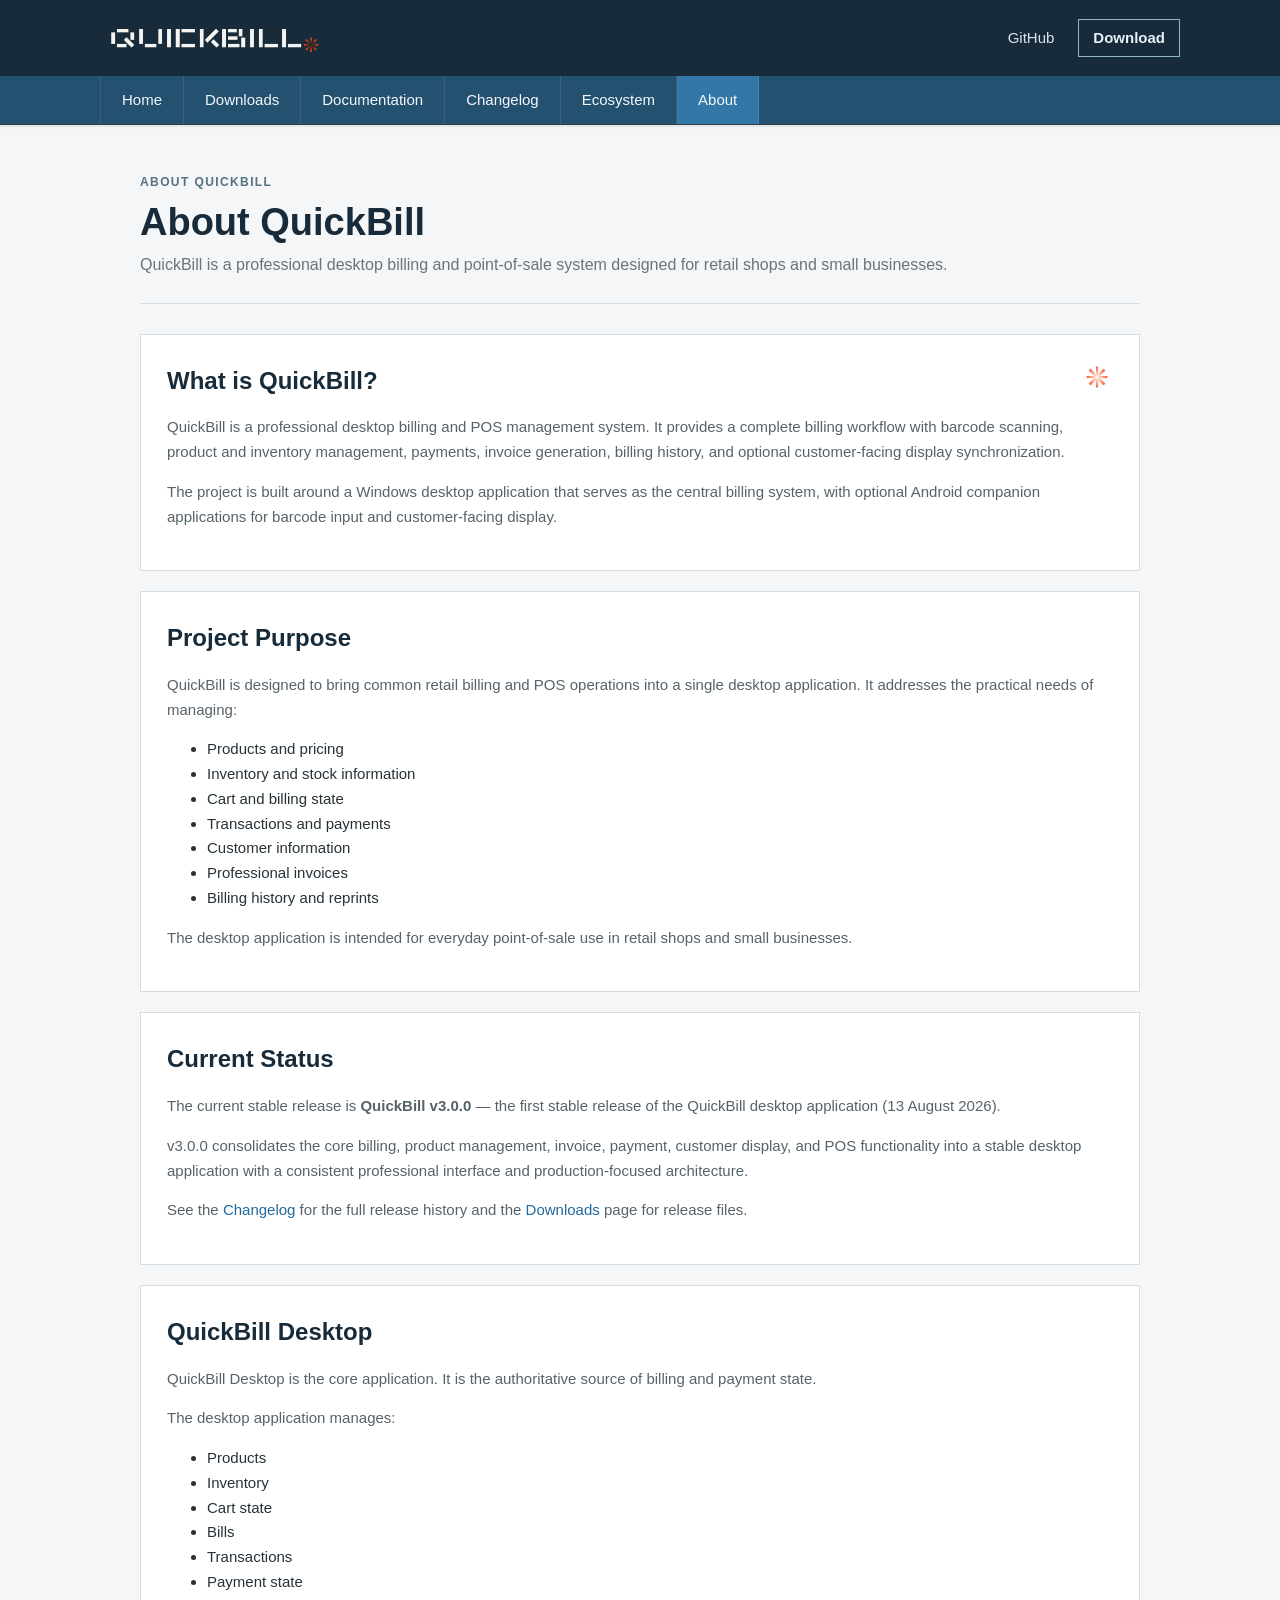
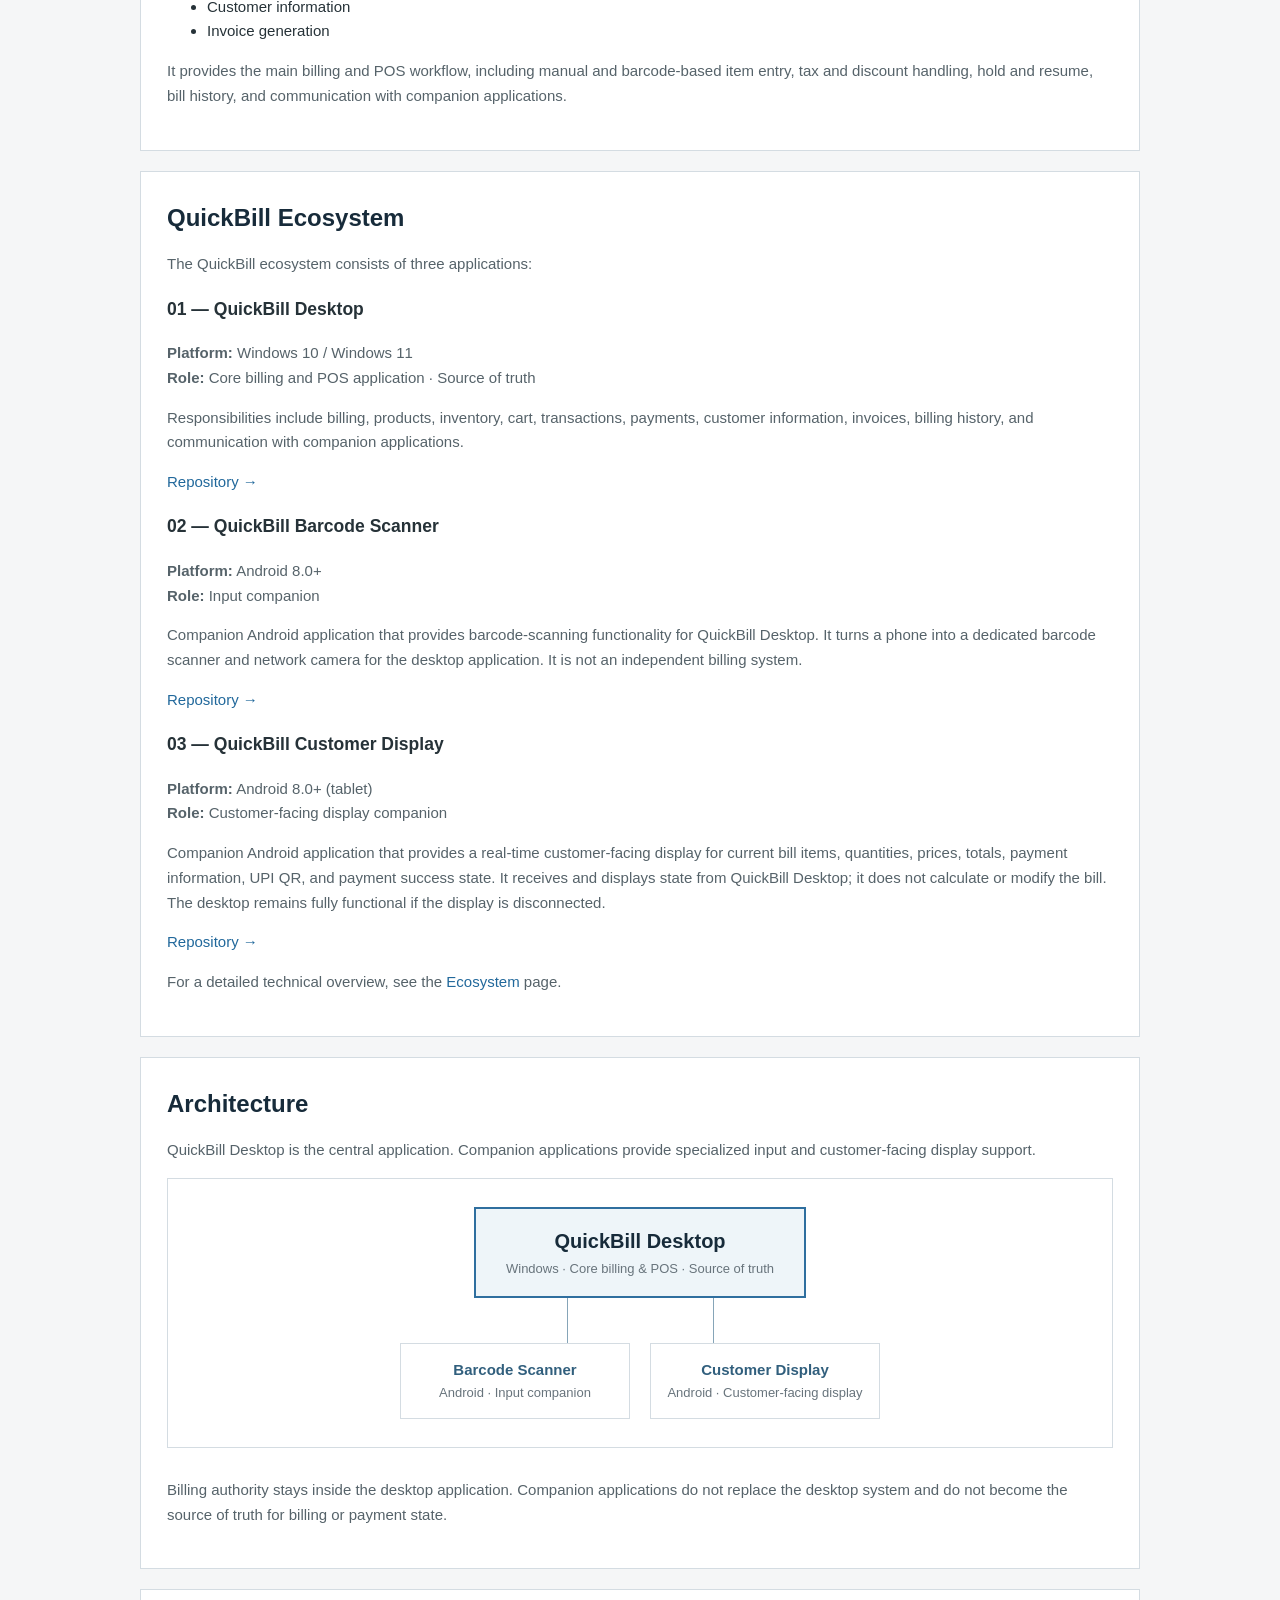
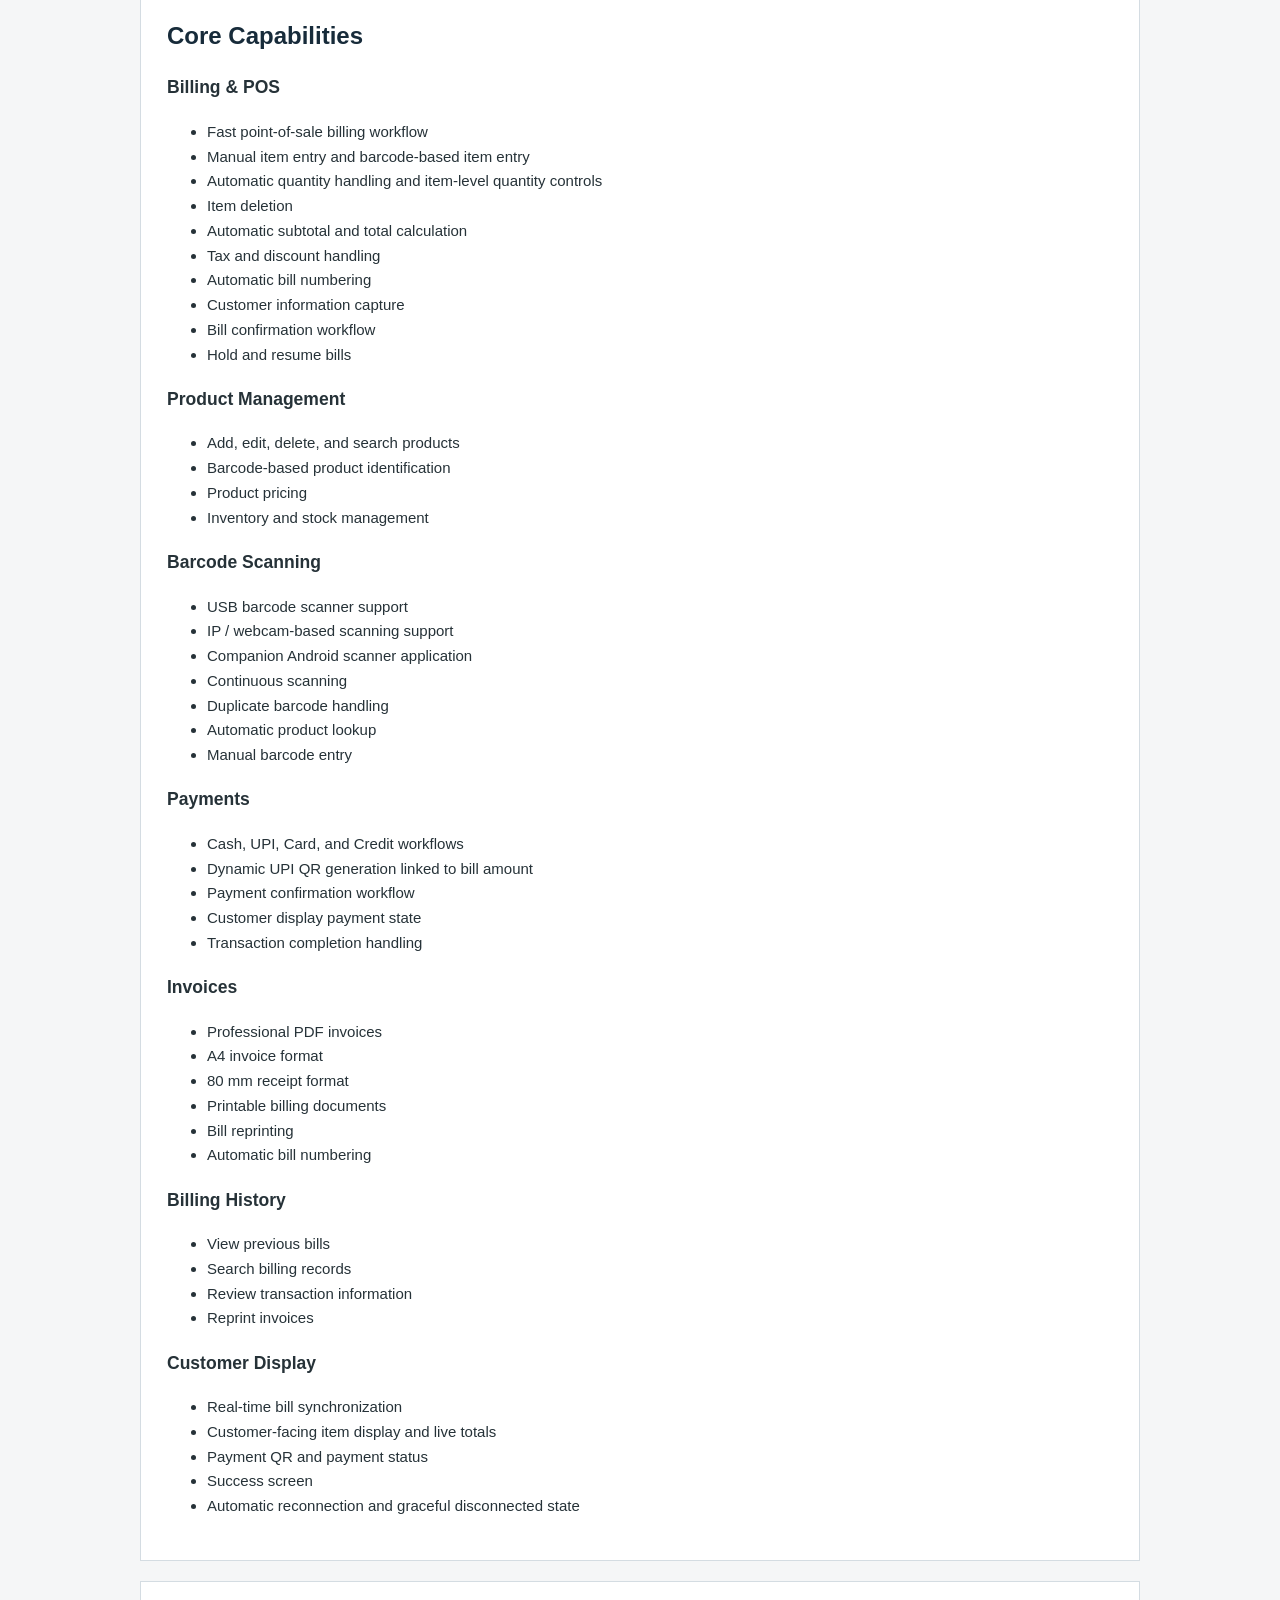
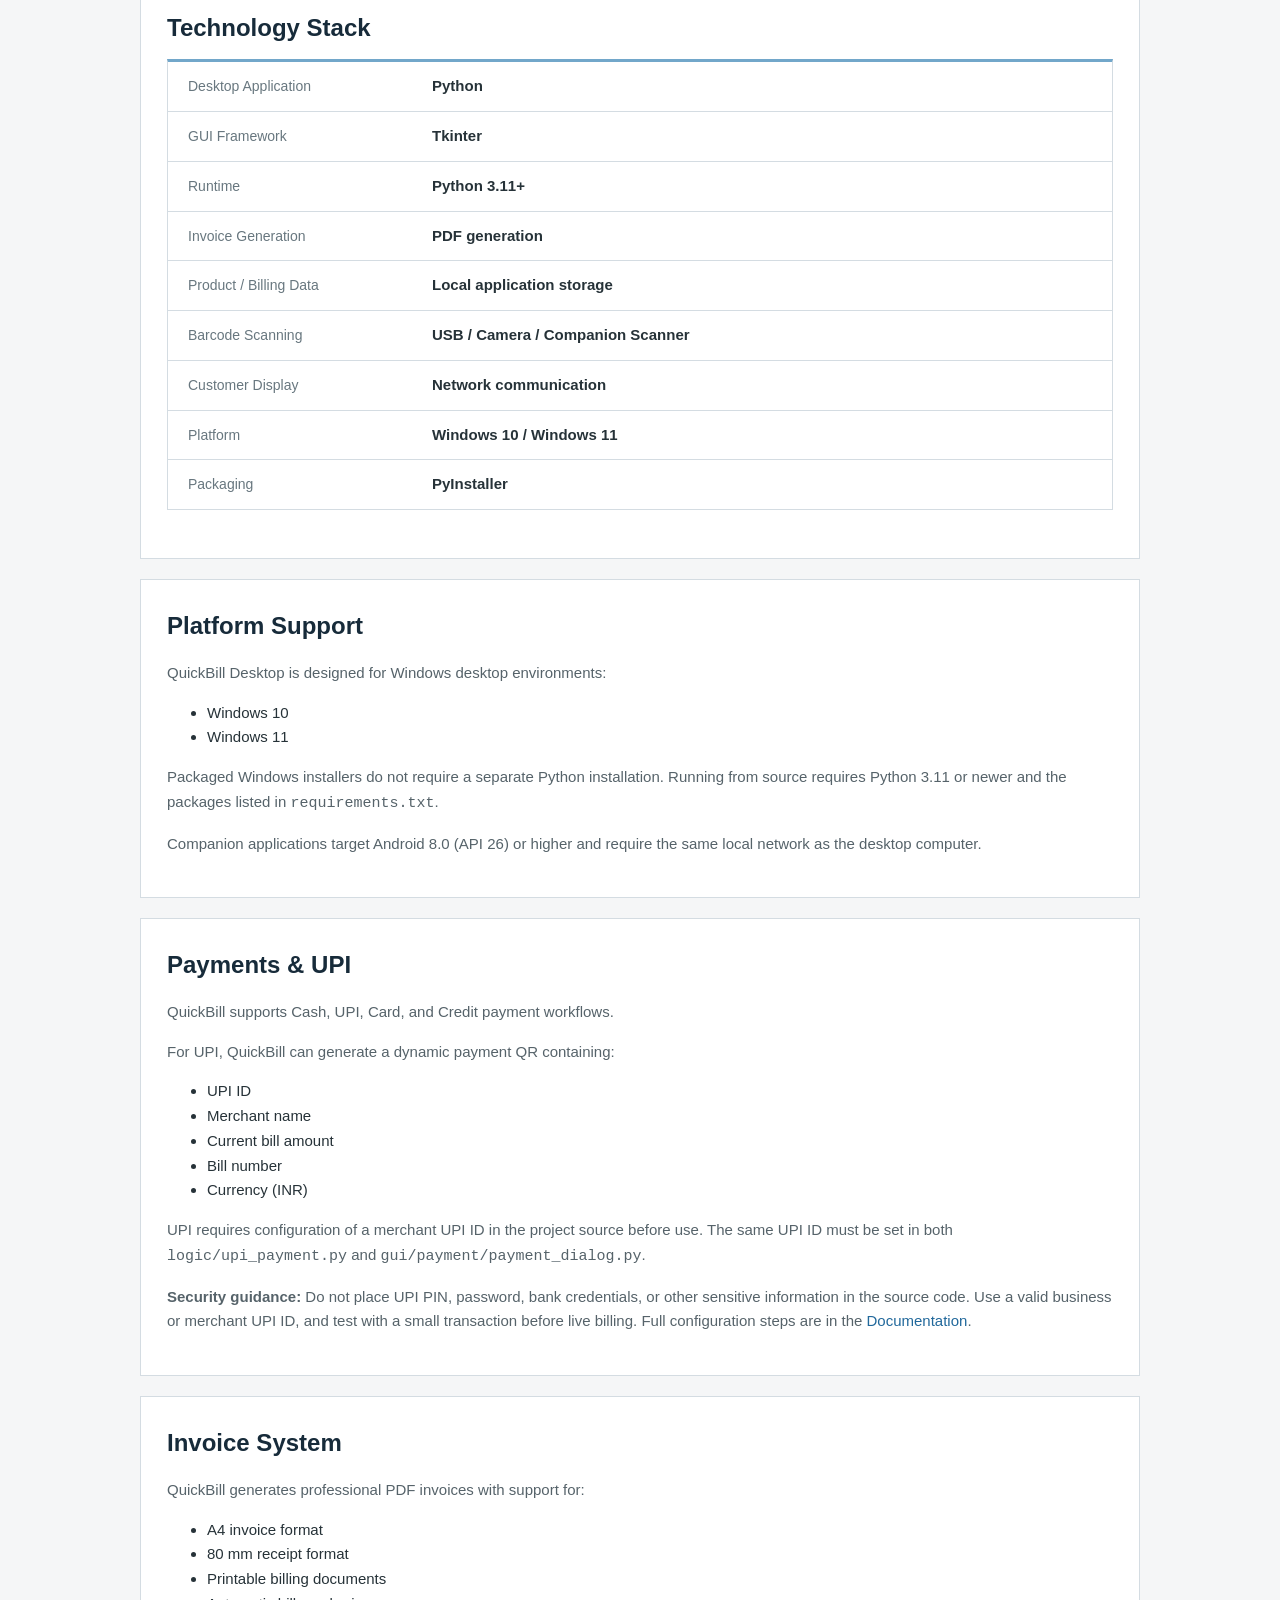
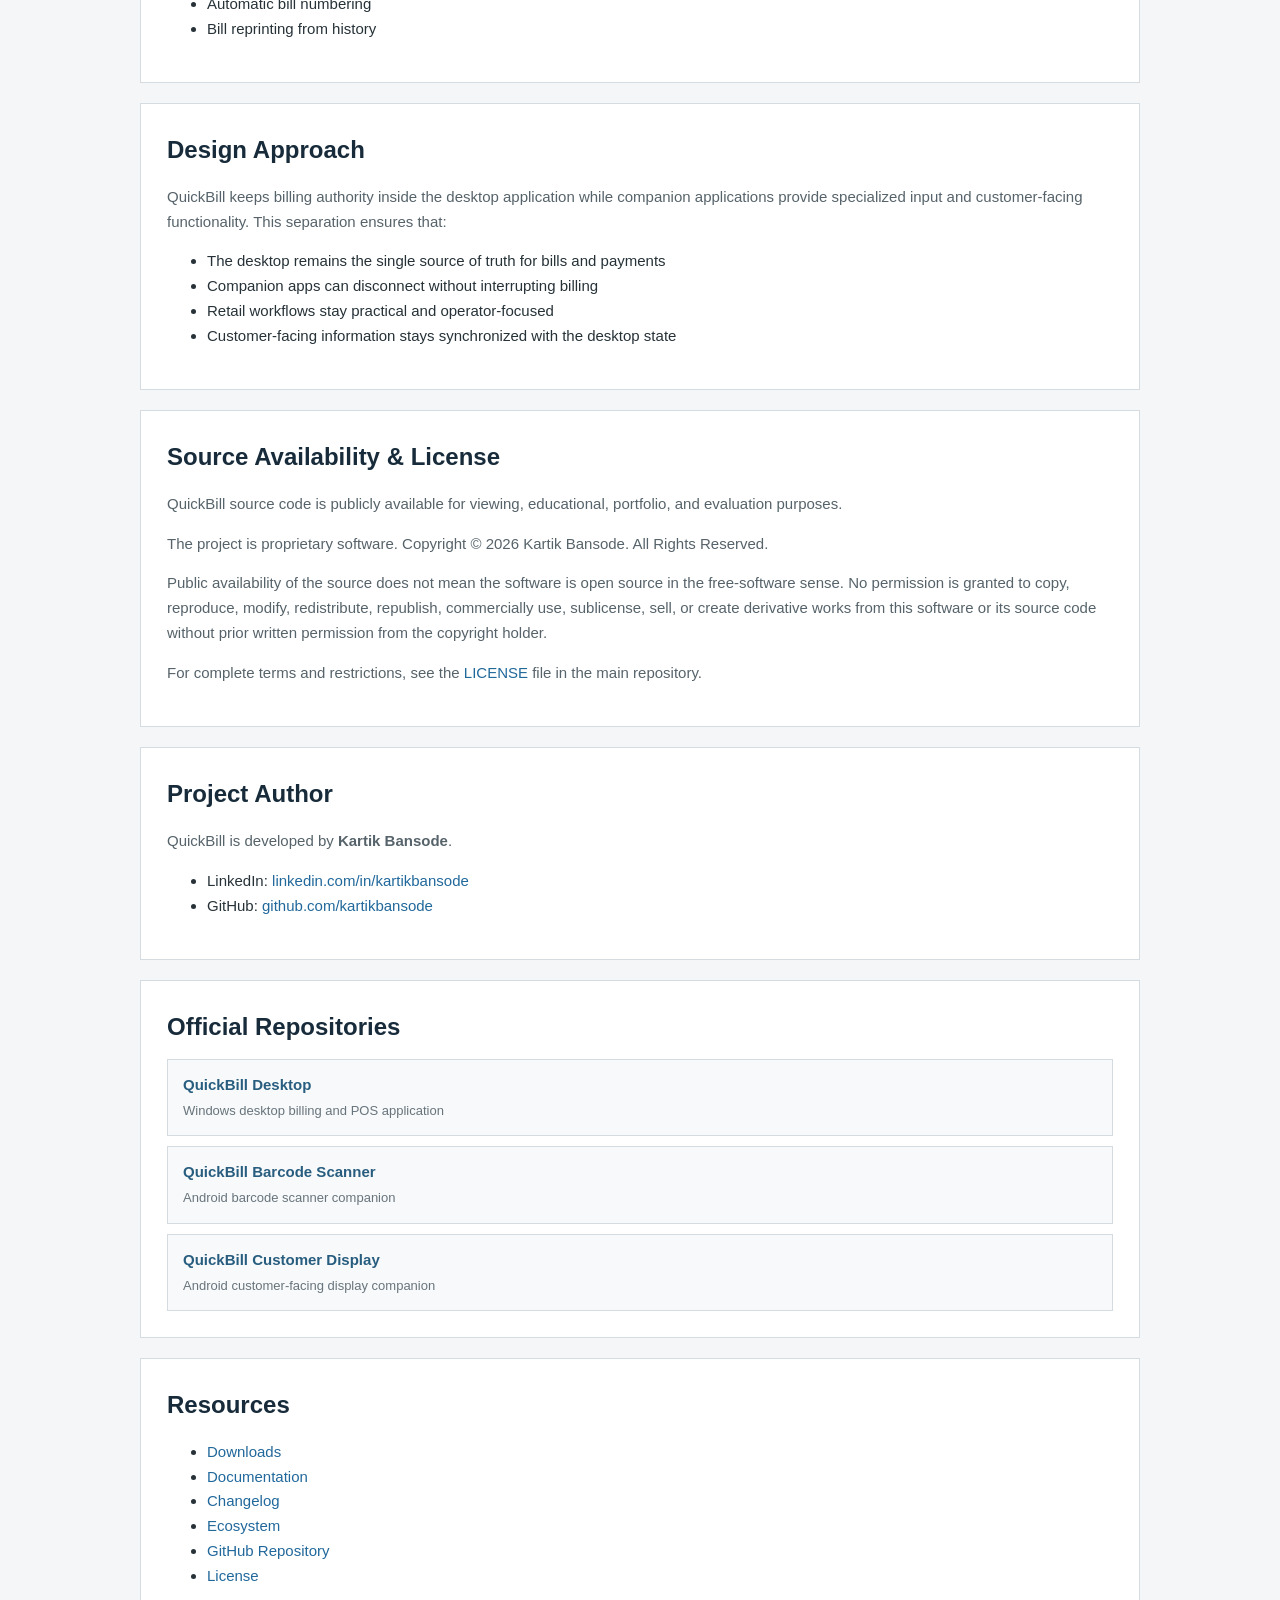
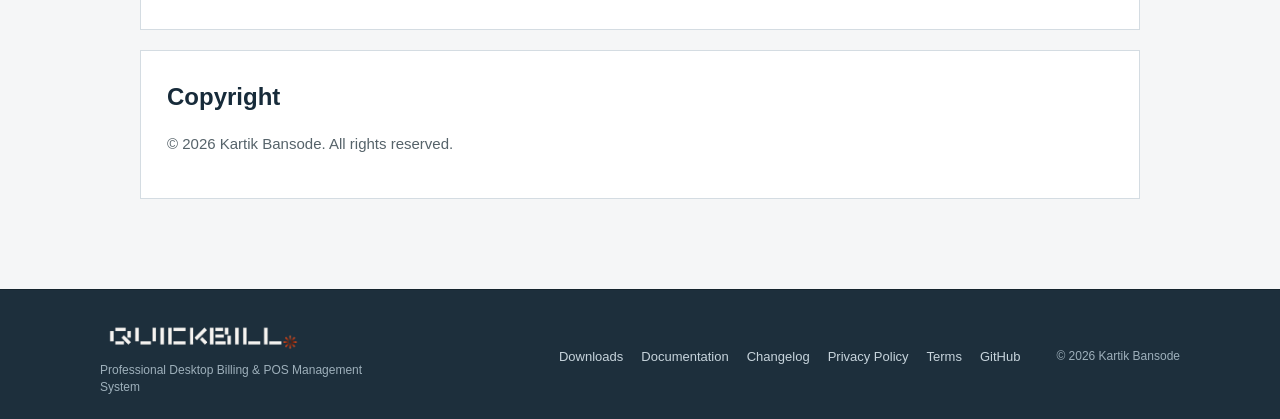
==== commit cf61200e: "few ui changes" ====
--- a/public/about.html
+++ b/public/about.html
@@ -28,9 +28,7 @@
             <div class="container topbar-inner">
 
                 <a class="brand" href="index.html" aria-label="QuickBill home">
-                    <img class="brand-logo" src="assets/images/quickbill-logo.png" alt="QuickBill" width="42"
-                        height="42">
-                    <span class="brand-name">QuickBill</span>
+                    <img class="brand-logo" src="assets/images/quickbill-logo.png" alt="QuickBill">
                 </a>
 
                 <div class="top-links">
@@ -43,18 +41,17 @@
                 </div>
 
             </div>
-        </div>
-
-        <nav class="main-nav" aria-label="Main navigation">
-            <div class="container nav-inner">
-                <a href="index.html">Home</a>
-                <a href="downloads.html">Downloads</a>
-                <a href="documentation.html">Documentation</a>
-                <a href="changelog.html">Changelog</a>
-                <a href="ecosystem.html">Ecosystem</a>
-                <a class="active" href="about.html" aria-current="page">About</a>
-            </div>
-        </nav>
+
+            <nav class="main-nav" aria-label="Main navigation">
+                <div class="container nav-inner">
+                    <a href="index.html">Home</a>
+                    <a href="downloads.html">Downloads</a>
+                    <a href="documentation.html">Documentation</a>
+                    <a href="changelog.html">Changelog</a>
+                    <a href="ecosystem.html">Ecosystem</a>
+                    <a class="active" href="about.html" aria-current="page">About</a>
+                </div>
+            </nav>
 
     </header>
 
@@ -82,6 +79,9 @@
       ====================================================== -->
 
             <section id="what-is-quickbill" class="standard-section">
+
+                <img class="section-badge" src="assets/images/5.png" alt="" width="48" height="48">
+
                 <h2>What is QuickBill?</h2>
                 <p>
                     QuickBill is a professional desktop billing and POS management
@@ -649,25 +649,24 @@
     <!-- =========================================================
        FOOTER
   ========================================================== -->
-
     <footer class="site-footer">
-
         <div class="container footer-inner">
 
-            <div>
-                <strong>QuickBill</strong>
-                <br>
-                <span>Professional Desktop Billing &amp; POS Management System</span>
+            <div class="footer-brand">
+                <a class="footer-logo-link" href="index.html" aria-label="QuickBill home">
+                    <img class="footer-logo" src="assets/images/quickbill-logo.png" alt="QuickBill">
+                </a>
+                <span class="footer-tagline">Professional Desktop Billing &amp; POS Management System</span>
             </div>
 
             <div class="footer-links">
                 <a href="downloads.html">Downloads</a>
                 <a href="documentation.html">Documentation</a>
                 <a href="changelog.html">Changelog</a>
+                <a href="privacy.html">Privacy Policy</a>
+                <a href="terms.html">Terms</a>
                 <a href="https://github.com/kartikbansode/quickbill" target="_blank"
                     rel="noopener noreferrer">GitHub</a>
-                <a href="privacy-policy.html">Privacy Policy</a>
-                <a href="terms.html">Terms</a>
             </div>
 
             <div class="copyright">
@@ -675,7 +674,6 @@
             </div>
 
         </div>
-
     </footer>
 
 </body>
--- a/public/assets/css/style.css
+++ b/public/assets/css/style.css
@@ -77,24 +77,26 @@
 .brand {
   display: flex;
   align-items: center;
-  gap: 12px;
+  gap: 0;
   color: #fff;
-  font-size: 25px;
-  font-weight: 600;
   text-decoration: none;
   min-width: 0;
+  max-width: min(280px, 55vw);
 }
 
 .brand:hover {
   text-decoration: none;
+  opacity: 0.92;
 }
 
 .brand-logo {
-  width: 42px;
-  height: 42px;
+  display: block;
+  height: 40px;
+  width: auto;
+  max-width: 100%;
   object-fit: contain;
-  display: block;
-  flex-shrink: 0;
+  object-position: left center;
+  flex-shrink: 1;
 }
 
 .brand-name {
@@ -125,11 +127,17 @@
 }
 
 .top-links .top-download {
-  background: var(--yellow);
-  color: #263238;
+  background: transparent;
+  border: 1px solid #8eb4cc;
+  color: #e8f1f7;
   padding: 6px 14px;
-  border: 1px solid #d2ad31;
   font-weight: 600;
+}
+
+.top-links .top-download:hover {
+  background: rgba(255, 255, 255, 0.12);
+  color: #fff;
+  text-decoration: none;
 }
 
 .main-nav {
@@ -222,6 +230,7 @@
   display: flex;
   gap: 10px;
   flex-wrap: wrap;
+  width: 50%;
 }
 
 .button {
@@ -257,11 +266,115 @@
 }
 
 .release-box {
+  position: relative; /* needed for absolute badge */
   background: #fff;
   border: 1px solid #c7d3db;
   box-shadow: 0 2px 7px rgba(25, 50, 65, 0.12);
   padding: 22px;
   min-width: 0;
+}
+
+.release-box-badge {
+  position: absolute;
+  top: 14px;
+  right: 14px;
+  width: 48px;
+  height: 48px;
+  object-fit: contain;
+  opacity: 0.92;
+  pointer-events: none; /* clicks pass through to the box */
+}
+
+/* keep title text from sitting under the image */
+.release-box .release-heading,
+.release-box .release-version,
+.release-box .release-meta {
+  padding-right: 56px;
+}
+.download-panel.featured {
+  position: relative;
+  border-top: 4px solid var(--blue);
+}
+
+.download-panel-badge {
+  position: absolute;
+  top: 16px;
+  right: 16px;
+  width: 48px;
+  height: 48px;
+  object-fit: contain;
+  opacity: 0.92;
+  pointer-events: none;
+  z-index: 1;
+}
+
+/* keep heading area clear of the badge */
+.download-panel.featured .download-main {
+  padding-right: 56px;
+}
+
+.standard-section {
+  position: relative;
+}
+
+.section-badge {
+  position: absolute;
+  top: 18px;
+  right: 18px;
+  width: 48px;
+  height: 48px;
+  object-fit: contain;
+  opacity: 0.92;
+  pointer-events: none;
+}
+
+.standard-section > h2 {
+  padding-right: 56px;
+}
+
+@media (max-width: 560px) {
+  .section-badge {
+    width: 36px;
+    height: 36px;
+    top: 14px;
+    right: 14px;
+  }
+
+  .standard-section > h2 {
+    padding-right: 44px;
+  }
+}
+
+@media (max-width: 800px) {
+  .download-panel.featured .download-main {
+    padding-right: 52px;
+  }
+}
+
+@media (max-width: 560px) {
+  .download-panel-badge {
+    width: 36px;
+    height: 36px;
+    top: 12px;
+    right: 12px;
+  }
+
+  .download-panel.featured .download-main {
+    padding-right: 44px;
+  }
+}
+
+.release-box .button.primary.full {
+  background: #285b7c;
+  border-color: #1e4863;
+  color: #fff;
+  font-weight: 700;
+  padding: 11px 18px;
+}
+
+.release-box .button.primary.full:hover {
+  background: #1e4863;
+  text-decoration: none;
 }
 
 .release-heading {
@@ -649,15 +762,24 @@
 }
 
 .download-action {
-  align-self: center;
+  align-self: end;
+  padding-bottom: 4px;
+}
+
+.download-action .button.full {
+  display: block;
+  width: 100%;
+  text-align: center;
+  box-sizing: border-box;
 }
 
 .download-note {
   font-size: 12px;
-  margin: 10px 0;
+  margin: 10px 0 0;
   text-align: center;
-}
-
+  color: var(--muted);
+  line-height: 1.45;
+}
 .subsection-title {
   font-size: 23px;
   color: var(--navy-dark);
@@ -698,6 +820,24 @@
   gap: 18px;
   align-items: center;
   flex-wrap: wrap;
+}
+
+.text-latest {
+  color: var(--success);
+  font-size: 13px;
+  font-weight: 500;
+  background: #e7f1e8;
+  border: 1px solid #b9d3bd;
+  padding: 2px 8px;
+}
+
+.text-muted {
+  color: var(--muted);
+  font-size: 13px;
+  font-style: italic;
+  background: #f5f6f7;
+  border: 1px solid #d4dce2;
+  padding: 2px 8px;
 }
 
 .download-grid {
@@ -982,36 +1122,68 @@
 
 .footer-inner {
   display: grid;
-  grid-template-columns: 1fr auto auto;
-  gap: 35px;
+  grid-template-columns: minmax(0, 1.2fr) auto auto;
+  gap: 24px 36px;
   align-items: center;
 }
 
-.footer-inner strong {
-  color: #fff;
-  font-size: 17px;
-}
-
-.footer-inner span {
+.footer-brand {
+  display: flex;
+  flex-direction: column;
+  gap: 8px;
+  min-width: 0;
+}
+
+.footer-logo-link {
+  display: inline-block;
+  max-width: 220px;
+  text-decoration: none;
+}
+
+.footer-logo-link:hover {
+  opacity: 0.9;
+  text-decoration: none;
+}
+
+.footer-logo {
+  display: block;
+  height: 36px;
+  width: auto;
+  max-width: 100%;
+  object-fit: contain;
+  object-position: left center;
+}
+
+.footer-tagline {
   font-size: 12px;
   color: #9eb0bb;
+  line-height: 1.4;
+  max-width: 280px;
 }
 
 .footer-links {
   display: flex;
-  gap: 18px;
   flex-wrap: wrap;
+  gap: 10px 18px;
+  align-items: center;
+  justify-content: flex-end;
 }
 
 .footer-links a {
   color: #c7d4dc;
   font-size: 13px;
+  white-space: nowrap;
+}
+
+.footer-links a:hover {
+  color: #fff;
 }
 
 .copyright {
   font-size: 12px;
   color: #9eb0bb;
   white-space: nowrap;
+  text-align: right;
 }
 
 /* =========================================================
@@ -1048,14 +1220,6 @@
   .change-columns {
     grid-template-columns: 1fr 1fr;
   }
-
-  .docs-layout {
-    grid-template-columns: 1fr;
-  }
-
-  .docs-sidebar {
-    position: static;
-  }
 }
 
 /* =========================================================
@@ -1067,18 +1231,16 @@
     width: min(100% - 28px, 1080px);
   }
 
+  .brand {
+    max-width: min(200px, 50vw);
+  }
+
+  .brand-logo {
+    height: 34px;
+  }
+
   .topbar-inner {
     height: 64px;
-  }
-
-  .brand {
-    font-size: 22px;
-    gap: 10px;
-  }
-
-  .brand-logo {
-    width: 36px;
-    height: 36px;
   }
 
   .hero {
@@ -1149,15 +1311,6 @@
     width: min(100%, 360px);
   }
 
-  .footer-inner {
-    grid-template-columns: 1fr;
-    gap: 20px;
-  }
-
-  .copyright {
-    white-space: normal;
-  }
-
   .content-section,
   .blue-section {
     padding: 42px 0;
@@ -1205,18 +1358,16 @@
     width: calc(100% - 24px);
   }
 
+  .brand {
+    max-width: min(160px, 48vw);
+  }
+
+  .brand-logo {
+    height: 30px;
+  }
+
   .topbar-inner {
-    height: 58px;
-  }
-
-  .brand {
-    font-size: 20px;
-    gap: 8px;
-  }
-
-  .brand-logo {
-    width: 32px;
-    height: 32px;
+    height: 56px;
   }
 
   .top-links {
@@ -1589,12 +1740,6 @@
   line-height: 1.55;
 }
 
-.download-card .text-link {
-  display: block;
-  margin-top: 10px;
-  font-size: 13px;
-}
-
 @media (max-width: 800px) {
   .release-row div:last-child {
     display: flex;
@@ -1647,28 +1792,189 @@
   margin-bottom: 6px;
 }
 
+/* Documentation — tablet / mobile (no overflow + side spacing) */
+
 @media (max-width: 960px) {
+  .page .container.docs-layout {
+    width: calc(100% - 40px);
+    margin-left: auto;
+    margin-right: auto;
+    box-sizing: border-box;
+  }
+
   .docs-layout {
-    grid-template-columns: 1fr;
+    display: block;
+    width: 100%;
+    max-width: 100%;
+    box-sizing: border-box;
   }
 
   .docs-sidebar {
     position: static;
-    display: flex;
-    flex-wrap: wrap;
-    gap: 0;
-    margin-bottom: 8px;
+    display: block;
+    width: 100%;
+    max-width: 100%;
+    box-sizing: border-box;
+    margin: 0 0 16px;
+    overflow-x: hidden;
   }
 
   .docs-sidebar strong {
+    display: block;
     width: 100%;
+    box-sizing: border-box;
   }
 
   .docs-sidebar a {
+    display: block;
+    width: 100%;
+    max-width: 100%;
+    box-sizing: border-box;
+    padding: 10px 14px;
+    border-bottom: 1px solid #edf0f2;
+    border-right: 0;
+    font-size: 14px;
+    white-space: normal;
+    word-break: break-word;
+    overflow-wrap: anywhere;
+  }
+
+  .docs-sidebar a:last-child {
     border-bottom: 0;
-    border-right: 1px solid #edf0f2;
-    padding: 8px 12px;
+  }
+
+  .docs-content,
+  .doc-section {
+    width: 100%;
+    max-width: 100%;
+    min-width: 0;
+    box-sizing: border-box;
+  }
+}
+
+@media (max-width: 800px) {
+  .page .container.docs-layout {
+    width: calc(100% - 36px);
+  }
+
+  .docs-layout {
+    width: 100%;
+    max-width: 100%;
+    box-sizing: border-box;
+    padding-left: 0;
+    padding-right: 0;
+  }
+}
+
+@media (max-width: 560px) {
+  .page .container.docs-layout {
+    width: calc(100% - 32px);
+    margin-left: auto;
+    margin-right: auto;
+  }
+
+  .docs-sidebar,
+  .doc-section {
+    margin-left: 0;
+    margin-right: 0;
+  }
+
+  .docs-sidebar a {
+    padding: 9px 12px;
     font-size: 13px;
+  }
+
+  .doc-section {
+    padding: 16px 12px;
+    box-sizing: border-box;
+    max-width: 100%;
+    overflow-x: hidden;
+  }
+
+  .doc-section h2 {
+    font-size: 20px;
+    word-break: break-word;
+  }
+
+  .code-block {
+    display: block;
+    width: 100%;
+    max-width: 100%;
+    box-sizing: border-box;
+    overflow-x: auto;
+    -webkit-overflow-scrolling: touch;
+    font-size: 12px;
+    padding: 12px;
+    white-space: pre;
+  }
+}
+
+@media (max-width: 380px) {
+  .page .container.docs-layout {
+    width: calc(100% - 24px);
+  }
+}
+
+/* =========================================================
+   RESPONSIVE — FOOTER
+========================================================= */
+
+@media (max-width: 900px) {
+  .footer-inner {
+    grid-template-columns: 1fr auto;
+    gap: 20px 24px;
+    align-items: start;
+  }
+
+  .footer-links {
+    justify-content: flex-end;
+  }
+
+  .copyright {
+    grid-column: 1 / -1;
+    text-align: left;
+    white-space: normal;
+  }
+}
+
+@media (max-width: 640px) {
+  .footer-inner {
+    grid-template-columns: 1fr;
+    gap: 18px;
+  }
+
+  .footer-links {
+    justify-content: flex-start;
+  }
+
+  .footer-logo {
+    height: 32px;
+  }
+
+  .footer-logo-link {
+    max-width: 180px;
+  }
+
+  .footer-tagline {
+    max-width: none;
+  }
+
+  .copyright {
+    text-align: left;
+  }
+}
+
+@media (max-width: 380px) {
+  .footer-logo {
+    height: 28px;
+  }
+
+  .footer-links {
+    gap: 8px 14px;
+  }
+
+  .footer-links a {
+    font-size: 12px;
   }
 }
 
@@ -1798,3 +2104,49 @@
     columns: 1;
   }
 }
+/* =========================================================
+   PRODUCT SHOWCASE (below hero)
+========================================================= */
+
+.showcase-section {
+  background: #fff;
+  border-bottom: 1px solid var(--border);
+  padding: 36px 0 48px;
+}
+
+.showcase-frame {
+  background: #fff;
+  border: 1px solid #c7d3db;
+  border-top: 3px solid #72a7ca;
+  padding: 12px;
+}
+
+.showcase-image {
+  display: block;
+  width: 100%;
+  height: auto;
+  max-width: 100%;
+  object-fit: contain;
+  background: #f0f4f7;
+  border: 1px solid #dce4ea;
+}
+
+@media (max-width: 800px) {
+  .showcase-section {
+    padding: 28px 0 36px;
+  }
+
+  .showcase-frame {
+    padding: 10px;
+  }
+}
+
+@media (max-width: 560px) {
+  .showcase-section {
+    padding: 22px 0 28px;
+  }
+
+  .showcase-frame {
+    padding: 8px;
+  }
+}
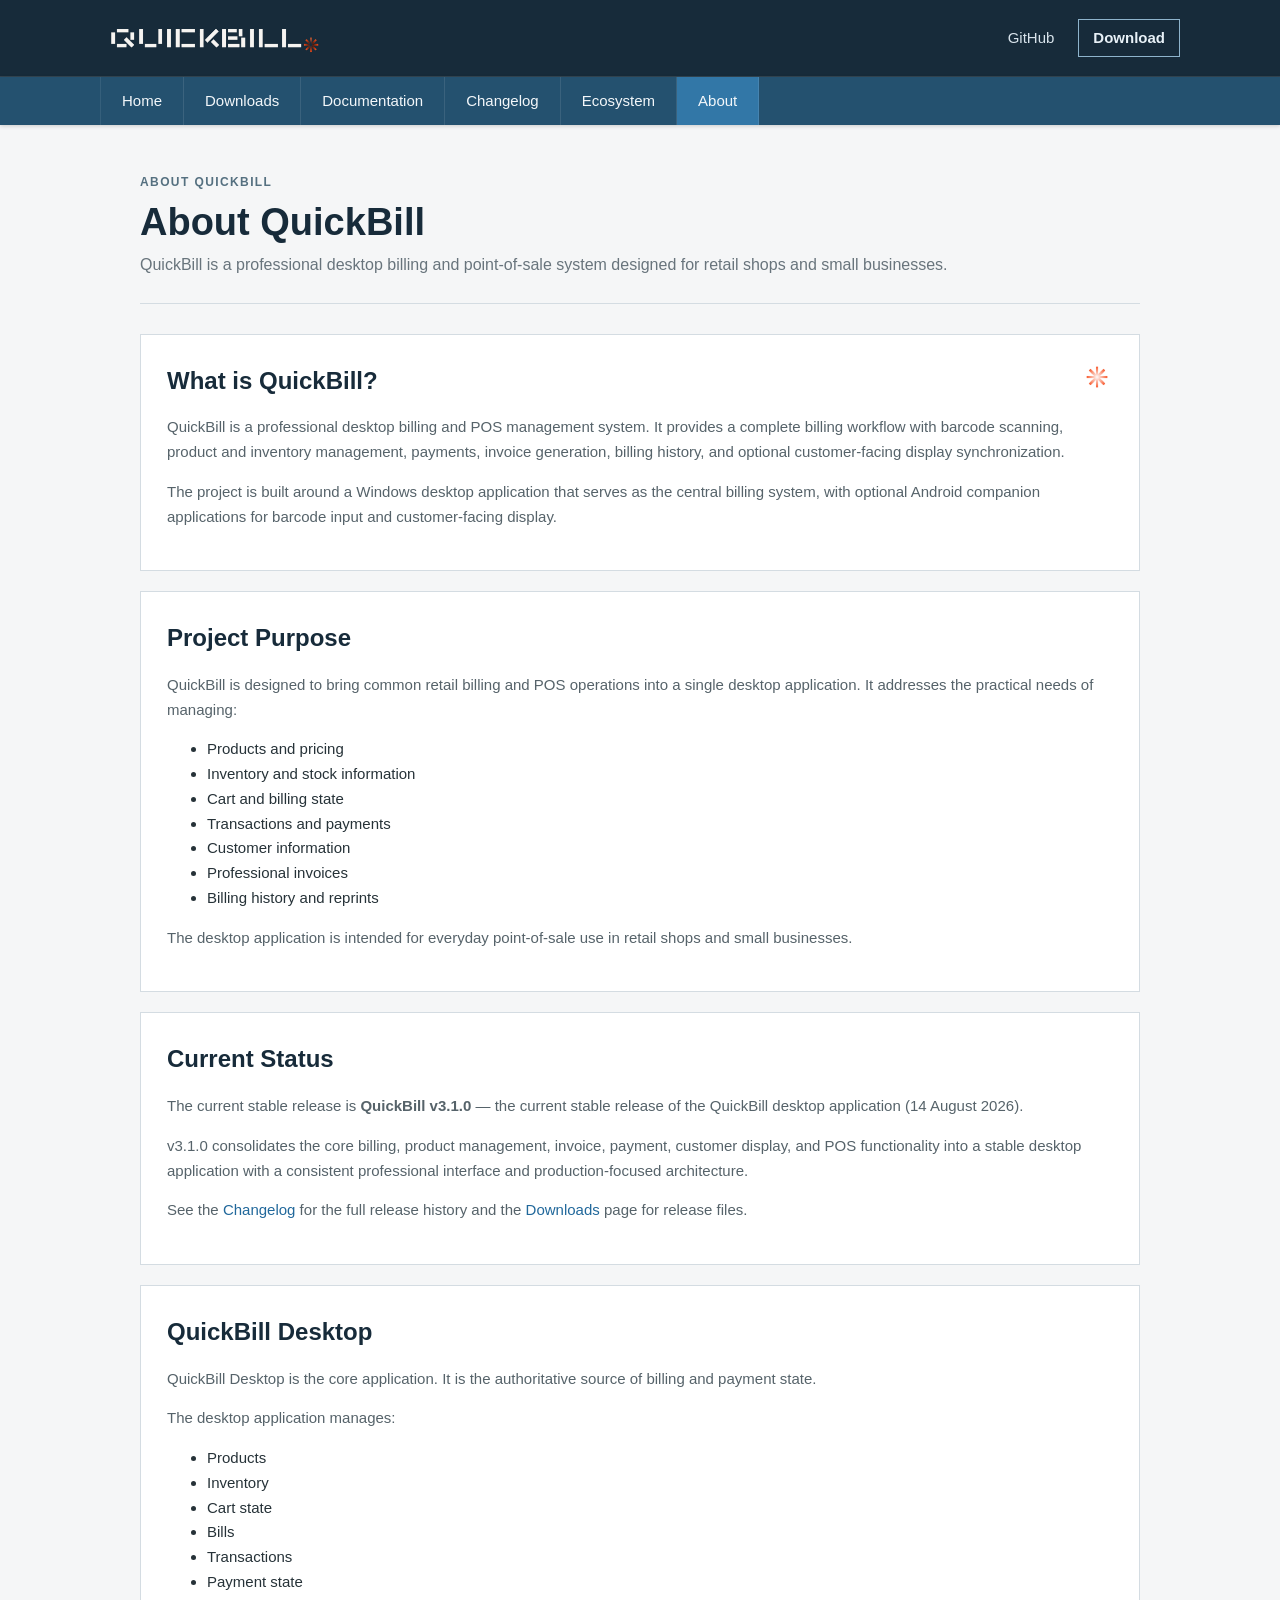
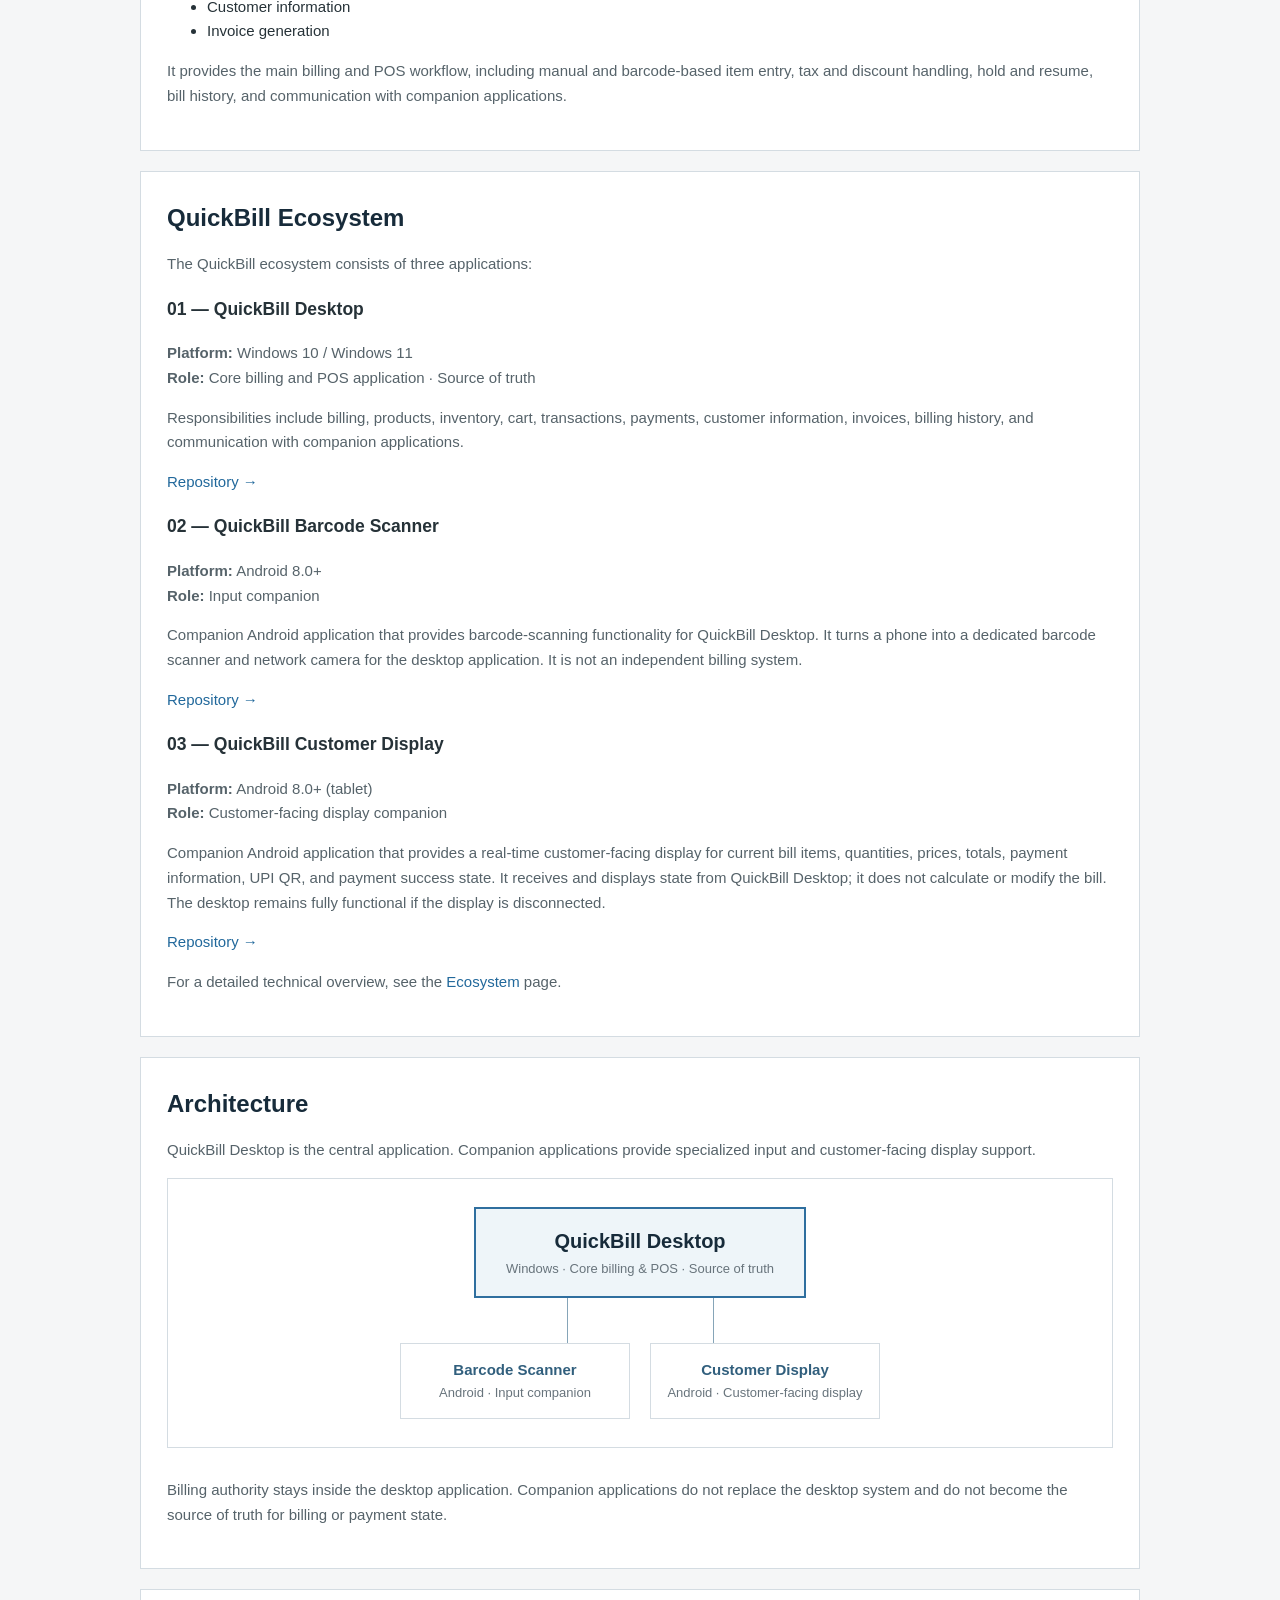
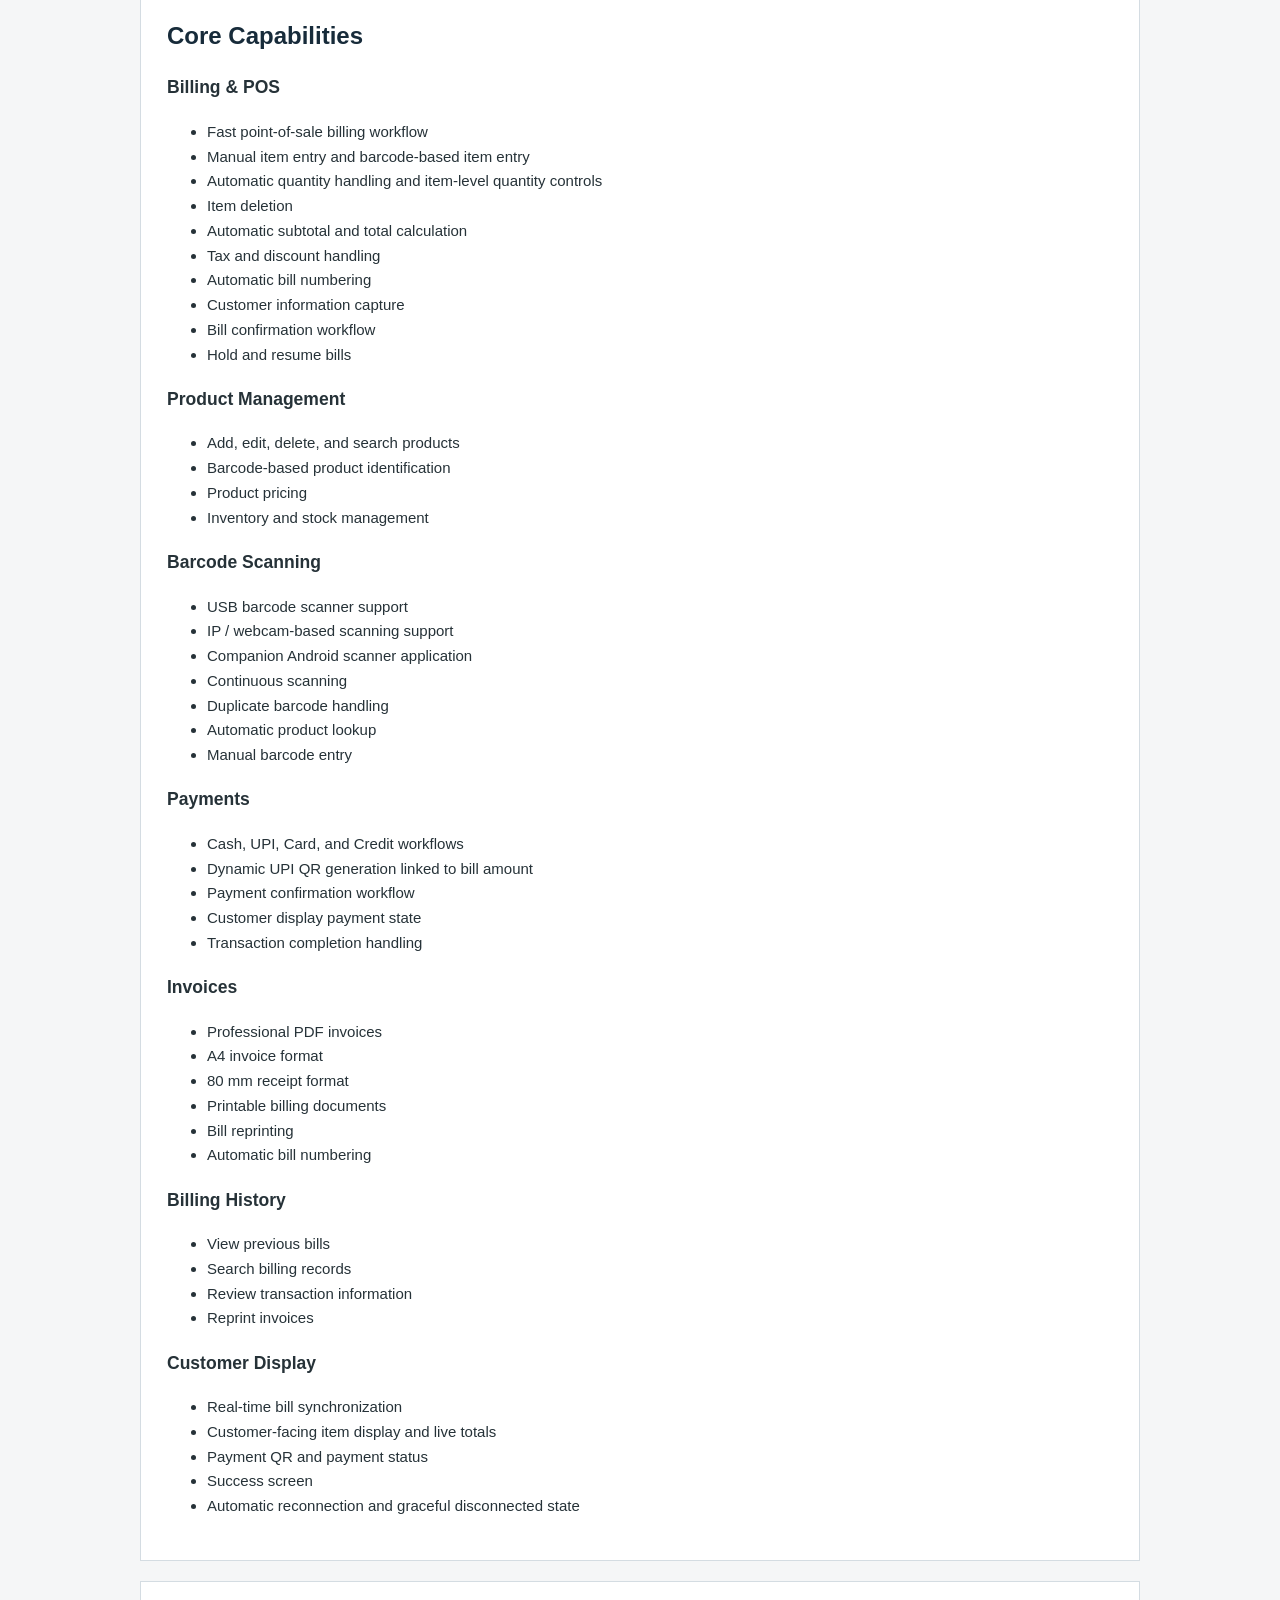
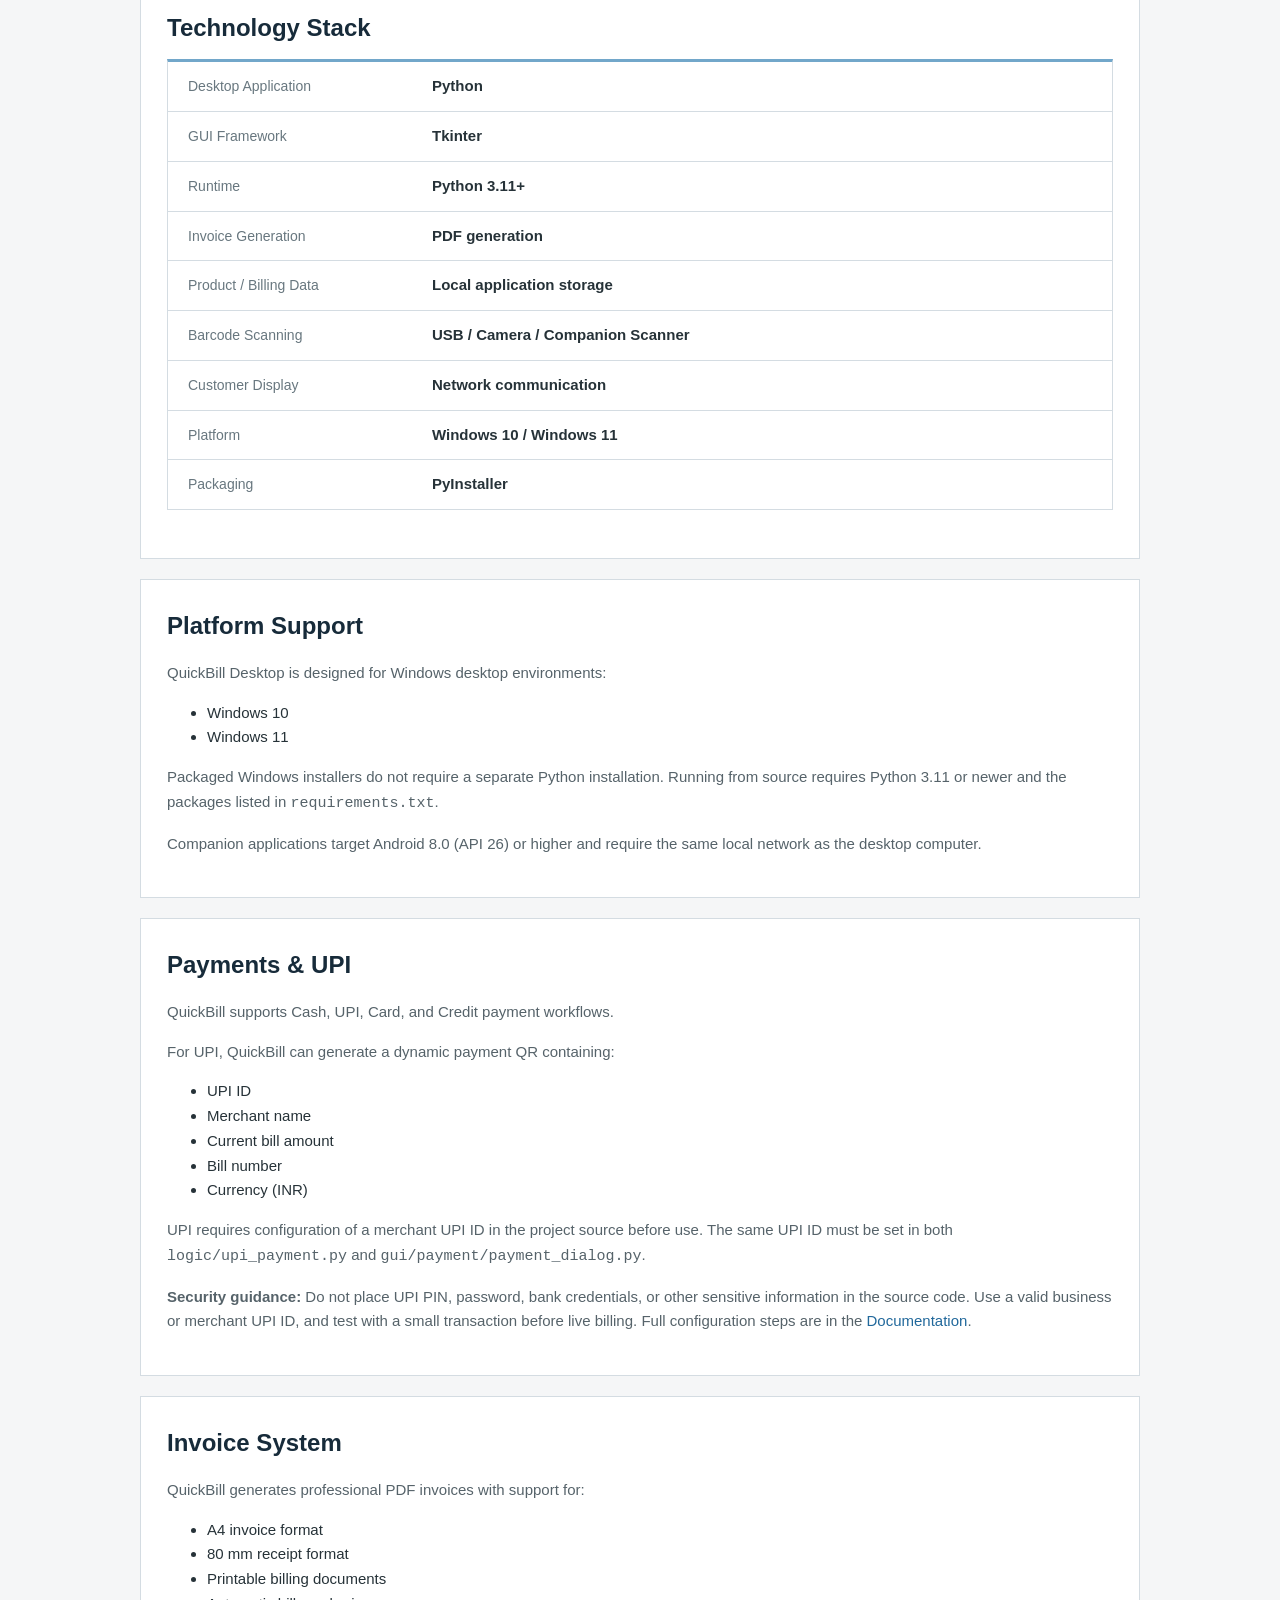
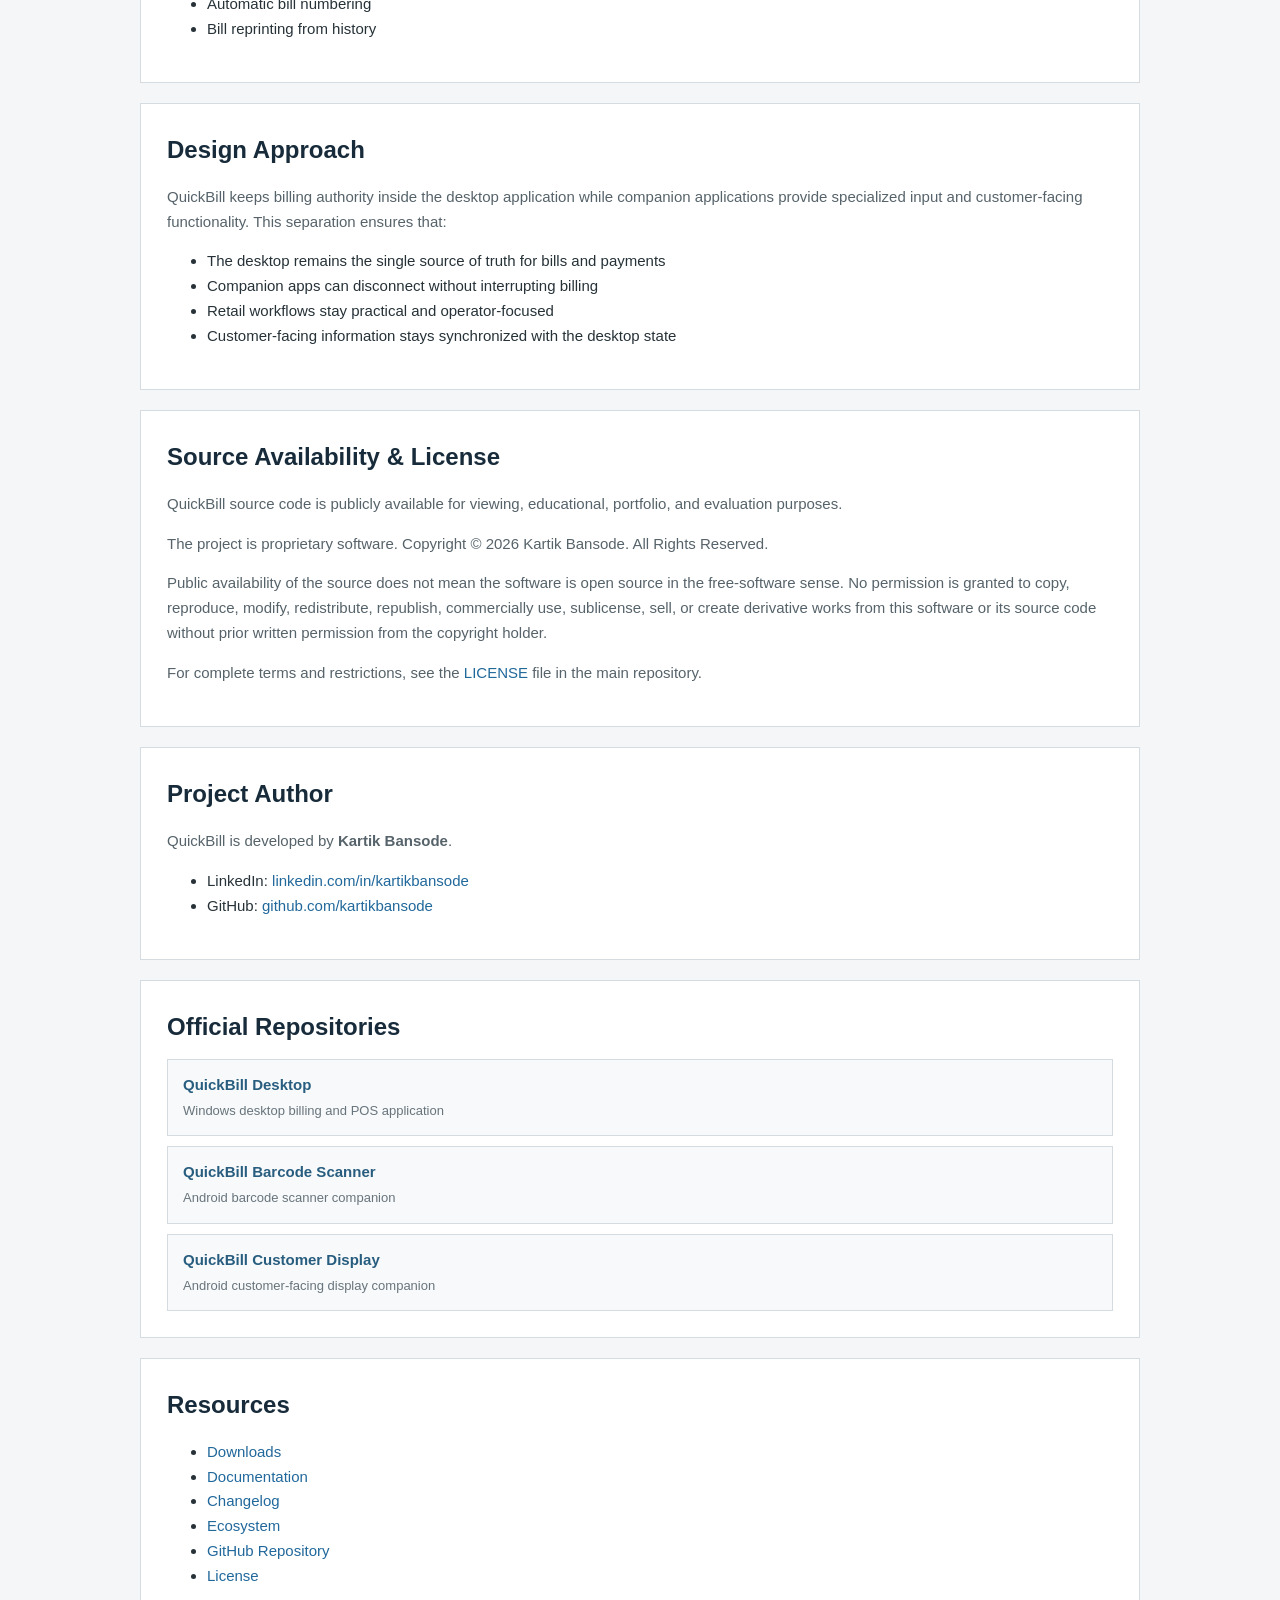
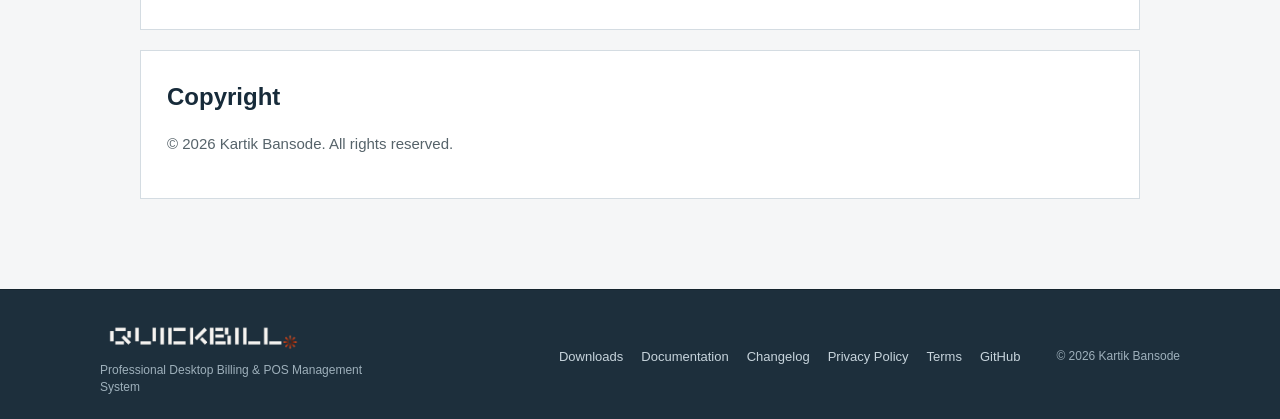
==== commit e1bfe105: "finished adding v3.1.0 changes/updates" ====
--- a/public/about.html
+++ b/public/about.html
@@ -18,42 +18,71 @@
 
 <body>
 
-    <!-- =========================================================
-       HEADER
-  ========================================================== -->
-
-    <header class="site-header">
-
-        <div class="topbar">
-            <div class="container topbar-inner">
-
-                <a class="brand" href="index.html" aria-label="QuickBill home">
-                    <img class="brand-logo" src="assets/images/quickbill-logo.png" alt="QuickBill">
-                </a>
-
-                <div class="top-links">
-                    <a href="https://github.com/kartikbansode/quickbill" target="_blank" rel="noopener noreferrer">
-                        GitHub
-                    </a>
-                    <a href="downloads.html" class="top-download">
-                        Download
-                    </a>
-                </div>
-
-            </div>
-
-            <nav class="main-nav" aria-label="Main navigation">
-                <div class="container nav-inner">
-                    <a href="index.html">Home</a>
-                    <a href="downloads.html">Downloads</a>
-                    <a href="documentation.html">Documentation</a>
-                    <a href="changelog.html">Changelog</a>
-                    <a href="ecosystem.html">Ecosystem</a>
-                    <a class="active" href="about.html" aria-current="page">About</a>
-                </div>
-            </nav>
-
-    </header>
+ <!-- =========================================================
+     HEADER
+========================================================== -->
+
+  <header class="site-header">
+
+    <div class="topbar">
+      <div class="container topbar-inner">
+
+        <a class="brand" href="index.html" aria-label="QuickBill home">
+          <img class="brand-logo" src="assets/images/quickbill-logo.png" alt="QuickBill">
+        </a>
+
+        <div class="top-links">
+          <a href="https://github.com/kartikbansode/quickbill" target="_blank" rel="noopener noreferrer">
+            GitHub
+          </a>
+
+          <a href="downloads.html" class="top-download">
+            Download
+          </a>
+        </div>
+
+      </div>
+    </div>
+
+  </header>
+
+
+  <!-- =========================================================
+     MAIN NAVIGATION
+========================================================== -->
+
+  <nav class="main-nav" aria-label="Main navigation">
+
+    <div class="container nav-inner">
+
+      <a href="index.html">
+        Home
+      </a>
+
+      <a href="downloads.html">
+        Downloads
+      </a>
+
+      <a href="documentation.html">
+        Documentation
+      </a>
+
+      <a href="changelog.html">
+        Changelog
+      </a>
+
+      <a href="ecosystem.html">
+        Ecosystem
+      </a>
+
+      <a class="active" href="about.html" aria-current="page">
+        About
+      </a>
+
+    </div>
+
+  </nav>
+
 
 
     <!-- =========================================================
@@ -134,11 +163,11 @@
                 <h2>Current Status</h2>
                 <p>
                     The current stable release is
-                    <strong>QuickBill v3.0.0</strong> — the first stable release of
-                    the QuickBill desktop application (13 August 2026).
-                </p>
-                <p>
-                    v3.0.0 consolidates the core billing, product management, invoice,
+                    <strong>QuickBill v3.1.0</strong> — the current stable release of
+                    the QuickBill desktop application (14 August 2026).
+                </p>
+                <p>
+                    v3.1.0 consolidates the core billing, product management, invoice,
                     payment, customer display, and POS functionality into a stable
                     desktop application with a consistent professional interface and
                     production-focused architecture.
--- a/public/assets/css/style.css
+++ b/public/assets/css/style.css
@@ -18,6 +18,7 @@
 
 html {
   scroll-behavior: smooth;
+  scroll-padding-top: 80px;
 }
 
 body {
@@ -140,7 +141,15 @@
   text-decoration: none;
 }
 
+/* =========================================================
+   MAIN NAVIGATION
+========================================================= */
+
 .main-nav {
+  position: sticky;
+  top: 0;
+  z-index: 1000;
+
   background: #24516f;
   box-shadow: 0 1px 4px rgba(0, 0, 0, 0.18);
 }
@@ -266,7 +275,7 @@
 }
 
 .release-box {
-  position: relative; /* needed for absolute badge */
+  position: relative;
   background: #fff;
   border: 1px solid #c7d3db;
   box-shadow: 0 2px 7px rgba(25, 50, 65, 0.12);
@@ -282,15 +291,15 @@
   height: 48px;
   object-fit: contain;
   opacity: 0.92;
-  pointer-events: none; /* clicks pass through to the box */
-}
-
-/* keep title text from sitting under the image */
+  pointer-events: none;
+}
+
 .release-box .release-heading,
 .release-box .release-version,
 .release-box .release-meta {
   padding-right: 56px;
 }
+
 .download-panel.featured {
   position: relative;
   border-top: 4px solid var(--blue);
@@ -308,7 +317,6 @@
   z-index: 1;
 }
 
-/* keep heading area clear of the badge */
 .download-panel.featured .download-main {
   padding-right: 56px;
 }
@@ -332,38 +340,6 @@
   padding-right: 56px;
 }
 
-@media (max-width: 560px) {
-  .section-badge {
-    width: 36px;
-    height: 36px;
-    top: 14px;
-    right: 14px;
-  }
-
-  .standard-section > h2 {
-    padding-right: 44px;
-  }
-}
-
-@media (max-width: 800px) {
-  .download-panel.featured .download-main {
-    padding-right: 52px;
-  }
-}
-
-@media (max-width: 560px) {
-  .download-panel-badge {
-    width: 36px;
-    height: 36px;
-    top: 12px;
-    right: 12px;
-  }
-
-  .download-panel.featured .download-main {
-    padding-right: 44px;
-  }
-}
-
 .release-box .button.primary.full {
   background: #285b7c;
   border-color: #1e4863;
@@ -705,10 +681,6 @@
   border: 1px solid var(--border);
   padding: 28px;
   box-shadow: 0 1px 4px rgba(0, 0, 0, 0.05);
-}
-
-.download-panel.featured {
-  border-top: 4px solid var(--blue);
 }
 
 .status-badge {
@@ -780,6 +752,7 @@
   color: var(--muted);
   line-height: 1.45;
 }
+
 .subsection-title {
   font-size: 23px;
   color: var(--navy-dark);
@@ -1184,369 +1157,6 @@
   color: #9eb0bb;
   white-space: nowrap;
   text-align: right;
-}
-
-/* =========================================================
-   RESPONSIVE — LARGE TABLET / SMALL DESKTOP
-========================================================= */
-
-@media (max-width: 1100px) {
-  .hero-grid {
-    gap: 36px;
-  }
-
-  .product-grid {
-    gap: 14px;
-  }
-}
-
-@media (max-width: 960px) {
-  .feature-grid {
-    grid-template-columns: repeat(2, 1fr);
-  }
-
-  .info-card:nth-child(3n + 1) {
-    border-left: 0;
-  }
-
-  .info-card:nth-child(2n + 1) {
-    border-left: 1px solid var(--border);
-  }
-
-  .product-grid {
-    grid-template-columns: repeat(2, 1fr);
-  }
-
-  .change-columns {
-    grid-template-columns: 1fr 1fr;
-  }
-}
-
-/* =========================================================
-   RESPONSIVE — TABLET / NARROW DESKTOP
-========================================================= */
-
-@media (max-width: 800px) {
-  .container {
-    width: min(100% - 28px, 1080px);
-  }
-
-  .brand {
-    max-width: min(200px, 50vw);
-  }
-
-  .brand-logo {
-    height: 34px;
-  }
-
-  .topbar-inner {
-    height: 64px;
-  }
-
-  .hero {
-    padding: 40px 0 48px;
-  }
-
-  .hero-grid,
-  .download-panel {
-    grid-template-columns: 1fr;
-    gap: 28px;
-  }
-
-  .hero h1 {
-    font-size: 36px;
-  }
-
-  .hero-lead {
-    font-size: 20px;
-  }
-
-  .feature-grid,
-  .product-grid,
-  .download-grid,
-  .change-columns {
-    grid-template-columns: 1fr;
-  }
-
-  .info-card:nth-child(3n + 1),
-  .info-card:nth-child(2n + 1) {
-    border-left: 1px solid var(--border);
-  }
-
-  .nav-inner a {
-    padding: 0 15px;
-  }
-
-  .top-links a:not(.top-download) {
-    display: none;
-  }
-
-  .release-summary {
-    flex-direction: column;
-    align-items: flex-start;
-  }
-
-  .summary-actions {
-    margin-top: 4px;
-  }
-
-  .release-row {
-    flex-direction: column;
-  }
-
-  .release-row div:last-child {
-    margin-top: 10px;
-  }
-
-  .architecture-connectors {
-    gap: 80px;
-  }
-
-  .architecture-apps {
-    flex-direction: column;
-    align-items: center;
-  }
-
-  .architecture-apps div {
-    width: min(100%, 360px);
-  }
-
-  .content-section,
-  .blue-section {
-    padding: 42px 0;
-  }
-
-  .section-heading h2 {
-    font-size: 24px;
-  }
-
-  .feature-list-item {
-    grid-template-columns: 52px 1fr;
-    gap: 0 14px;
-    padding: 18px 16px;
-  }
-
-  .feature-index {
-    font-size: 16px;
-  }
-
-  .platform-row {
-    grid-template-columns: minmax(120px, 160px) 1fr;
-    padding: 11px 16px;
-  }
-
-  .page-title h1 {
-    font-size: 30px;
-  }
-
-  .meta-list div {
-    flex-direction: column;
-    gap: 2px;
-  }
-
-  .meta-list dt {
-    width: auto;
-  }
-}
-
-/* =========================================================
-   RESPONSIVE — MOBILE
-========================================================= */
-
-@media (max-width: 560px) {
-  .container {
-    width: calc(100% - 24px);
-  }
-
-  .brand {
-    max-width: min(160px, 48vw);
-  }
-
-  .brand-logo {
-    height: 30px;
-  }
-
-  .topbar-inner {
-    height: 56px;
-  }
-
-  .top-links {
-    gap: 12px;
-  }
-
-  .top-links .top-download {
-    padding: 5px 11px;
-    font-size: 13px;
-  }
-
-  .nav-inner {
-    min-height: 44px;
-  }
-
-  .nav-inner a {
-    padding: 0 12px;
-    font-size: 14px;
-  }
-
-  .hero {
-    padding: 32px 0 40px;
-  }
-
-  .hero h1 {
-    font-size: 30px;
-  }
-
-  .hero-lead {
-    font-size: 18px;
-  }
-
-  .hero-copy {
-    font-size: 14px;
-  }
-
-  .button {
-    padding: 9px 14px;
-    font-size: 14px;
-  }
-
-  .button-row {
-    flex-direction: column;
-  }
-
-  .button-row .button {
-    text-align: center;
-  }
-
-  .release-box {
-    padding: 18px;
-  }
-
-  .release-version {
-    font-size: 20px;
-  }
-
-  .content-section,
-  .blue-section,
-  .release-section {
-    padding: 36px 0;
-  }
-
-  .section-heading {
-    margin-bottom: 22px;
-  }
-
-  .section-heading h2 {
-    font-size: 22px;
-  }
-
-  .info-card {
-    padding: 16px 16px 18px;
-  }
-
-  .info-card h3 {
-    font-size: 17px;
-  }
-
-  .product-card {
-    padding: 18px;
-  }
-
-  .product-card h3 {
-    font-size: 17px;
-  }
-
-  .feature-list-item {
-    grid-template-columns: 40px 1fr;
-    gap: 0 12px;
-    padding: 16px 14px;
-  }
-
-  .feature-index {
-    font-size: 15px;
-  }
-
-  .feature-content h3 {
-    font-size: 16px;
-  }
-
-  .platform-row {
-    grid-template-columns: 1fr;
-    gap: 2px;
-    padding: 12px 14px;
-  }
-
-  .platform-row span {
-    font-size: 12px;
-  }
-
-  .summary-actions {
-    flex-direction: column;
-    width: 100%;
-  }
-
-  .summary-actions .button {
-    text-align: center;
-    width: 100%;
-  }
-
-  .release-summary h2 {
-    font-size: 24px;
-  }
-
-  .footer-links {
-    gap: 12px 16px;
-  }
-
-  .page-title h1 {
-    font-size: 26px;
-  }
-
-  .download-panel {
-    padding: 20px;
-    gap: 22px;
-  }
-
-  .change-header {
-    flex-direction: column;
-    gap: 8px;
-  }
-
-  .architecture-main {
-    min-width: 0;
-    width: 100%;
-    padding: 14px 18px;
-  }
-}
-
-/* =========================================================
-   RESPONSIVE — VERY NARROW
-========================================================= */
-
-@media (max-width: 380px) {
-  .container {
-    width: calc(100% - 16px);
-  }
-
-  .brand-name {
-    font-size: 18px;
-  }
-
-  .hero h1 {
-    font-size: 26px;
-  }
-
-  .hero-lead {
-    font-size: 16px;
-  }
-
-  .feature-list-item {
-    grid-template-columns: 36px 1fr;
-    padding: 14px 12px;
-  }
-
-  .section-heading h2 {
-    font-size: 20px;
-  }
 }
 
 /* =========================================================
@@ -1675,39 +1285,6 @@
   color: #50636e;
   font-size: 13px;
   line-height: 1.55;
-}
-
-@media (max-width: 800px) {
-  .changelog-entry {
-    padding: 20px 18px;
-  }
-
-  .changelog-entry .change-header h2 {
-    font-size: 21px;
-  }
-
-  .release-index {
-    padding: 16px 16px 14px;
-  }
-}
-
-@media (max-width: 560px) {
-  .changelog-entry {
-    padding: 16px 14px;
-  }
-
-  .changelog-entry .change-header h2 {
-    font-size: 19px;
-  }
-
-  .change-block h3 {
-    font-size: 14px;
-  }
-
-  .release-index-list li {
-    flex-direction: column;
-    gap: 2px;
-  }
 }
 
 /* =========================================================
@@ -1740,24 +1317,6 @@
   line-height: 1.55;
 }
 
-@media (max-width: 800px) {
-  .release-row div:last-child {
-    display: flex;
-    flex-wrap: wrap;
-    gap: 12px 16px;
-  }
-}
-
-@media (max-width: 560px) {
-  .download-panel {
-    padding: 18px;
-  }
-
-  .download-action .button.full {
-    font-size: 14px;
-  }
-}
-
 /* =========================================================
    DOCUMENTATION PAGE
 ========================================================= */
@@ -1792,9 +1351,248 @@
   margin-bottom: 6px;
 }
 
-/* Documentation — tablet / mobile (no overflow + side spacing) */
+/* =========================================================
+   ECOSYSTEM PAGE
+========================================================= */
+
+.table-responsive {
+  overflow-x: auto;
+  -webkit-overflow-scrolling: touch;
+  margin: 12px 0;
+}
+
+.eco-table {
+  width: 100%;
+  border-collapse: collapse;
+  font-size: 14px;
+  background: #fff;
+}
+
+.eco-table th,
+.eco-table td {
+  border: 1px solid var(--border);
+  padding: 10px 14px;
+  text-align: left;
+  vertical-align: top;
+}
+
+.eco-table th {
+  background: #eef3f6;
+  color: var(--navy-dark);
+  font-weight: 600;
+  white-space: nowrap;
+}
+
+.eco-table td {
+  color: #56636a;
+}
+
+.role-grid {
+  display: grid;
+  grid-template-columns: repeat(3, 1fr);
+  gap: 16px;
+  margin: 16px 0;
+}
+
+.role-card {
+  background: #fff;
+  border: 1px solid var(--border);
+  padding: 18px 20px;
+  min-width: 0;
+}
+
+.role-card h3 {
+  margin: 0 0 8px;
+  font-size: 17px;
+  color: var(--navy-dark);
+}
+
+.role-card p {
+  margin: 0;
+  color: #56656e;
+  font-size: 14px;
+}
+
+.standard-section .product-number {
+  margin-bottom: 6px;
+}
+
+/* =========================================================
+   PRIVACY POLICY PAGE
+========================================================= */
+
+.policy-toc {
+  background: #fff;
+  border: 1px solid var(--border);
+  border-top: 3px solid #72a7ca;
+  padding: 18px 22px 16px;
+  margin-bottom: 28px;
+}
+
+.policy-toc-title {
+  margin: 0 0 10px;
+  font-size: 15px;
+  font-weight: 600;
+  color: var(--navy-dark);
+}
+
+.policy-toc-list {
+  margin: 0;
+  padding: 0;
+  list-style: none;
+  columns: 2;
+  column-gap: 28px;
+}
+
+.policy-toc-list li {
+  break-inside: avoid;
+  padding: 3px 0;
+  font-size: 13px;
+}
+
+.policy-toc-list a {
+  color: #21689b;
+}
+
+/* =========================================================
+   PRODUCT SHOWCASE
+========================================================= */
+
+.showcase-section {
+  background: #fff;
+  border-bottom: 1px solid var(--border);
+  padding: 36px 0 48px;
+}
+
+.showcase-frame {
+  position: relative;
+  background: #f0f4f7;
+  border: 1px solid #c7d3db;
+  border-top: 3px solid #72a7ca;
+  padding: 12px;
+  overflow: hidden;
+  display: flex;
+  align-items: center;
+  justify-content: center;
+}
+
+/* =========================================================
+   CUSTOM ROTATING IMAGE LOADER
+========================================================= */
+
+.showcase-loader {
+  position: absolute;
+  top: 50%;
+  left: 50%;
+  transform: translate(-50%, -50%);
+  display: flex;
+  align-items: center;
+  justify-content: center;
+  z-index: 2;
+}
+
+.showcase-loader-image {
+  display: block;
+  width: 48px;
+  height: 48px;
+  object-fit: contain;
+  animation: quickbill-loader-spin 1.2s linear infinite;
+}
+
+@keyframes quickbill-loader-spin {
+  from {
+    transform: rotate(0deg);
+  }
+  to {
+    transform: rotate(360deg);
+  }
+}
+
+/* =========================================================
+   SHOWCASE IMAGE
+========================================================= */
+
+.showcase-image {
+  display: block;
+  width: 100%;
+  height: auto;
+  max-width: 100%;
+  object-fit: contain;
+  background: #f0f4f7;
+  border: 1px solid #dce4ea;
+  opacity: 0;
+  transition: opacity 0.25s ease;
+}
+
+.showcase-frame.image-loaded .showcase-image {
+  opacity: 1;
+}
+
+.showcase-frame.image-loaded .showcase-loader {
+  display: none;
+}
+
+/* =========================================================
+   RESPONSIVE — LARGE TABLET / SMALL DESKTOP
+========================================================= */
+
+@media (max-width: 1100px) {
+  .hero-grid {
+    gap: 36px;
+  }
+
+  .product-grid {
+    gap: 14px;
+  }
+}
+
+/* =========================================================
+   RESPONSIVE — FOOTER (900px)
+========================================================= */
+
+@media (max-width: 900px) {
+  .footer-inner {
+    grid-template-columns: 1fr auto;
+    gap: 20px 24px;
+    align-items: start;
+  }
+
+  .footer-links {
+    justify-content: flex-end;
+  }
+
+  .copyright {
+    grid-column: 1 / -1;
+    text-align: left;
+    white-space: normal;
+  }
+}
+
+/* =========================================================
+   RESPONSIVE — NARROW DESKTOP
+========================================================= */
 
 @media (max-width: 960px) {
+  .feature-grid {
+    grid-template-columns: repeat(2, 1fr);
+  }
+
+  .info-card:nth-child(3n + 1) {
+    border-left: 0;
+  }
+
+  .info-card:nth-child(2n + 1) {
+    border-left: 1px solid var(--border);
+  }
+
+  .product-grid {
+    grid-template-columns: repeat(2, 1fr);
+  }
+
+  .change-columns {
+    grid-template-columns: 1fr 1fr;
+  }
+
   .page .container.docs-layout {
     width: calc(100% - 40px);
     margin-left: auto;
@@ -1852,7 +1650,173 @@
   }
 }
 
+/* =========================================================
+   RESPONSIVE — TABLET / NARROW DESKTOP (800px)
+========================================================= */
+
 @media (max-width: 800px) {
+  .container {
+    width: min(100% - 28px, 1080px);
+  }
+
+  .brand {
+    max-width: min(200px, 50vw);
+  }
+
+  .brand-logo {
+    height: 34px;
+  }
+
+  .topbar-inner {
+    height: 64px;
+  }
+
+  .hero {
+    padding: 40px 0 48px;
+  }
+
+  .hero-grid,
+  .download-panel {
+    grid-template-columns: 1fr;
+    gap: 28px;
+  }
+
+  .hero h1 {
+    font-size: 36px;
+  }
+
+  .hero-lead {
+    font-size: 20px;
+  }
+
+  .feature-grid,
+  .product-grid,
+  .download-grid,
+  .change-columns {
+    grid-template-columns: 1fr;
+  }
+
+  .info-card:nth-child(3n + 1),
+  .info-card:nth-child(2n + 1) {
+    border-left: 1px solid var(--border);
+  }
+
+  .nav-inner a {
+    padding: 0 15px;
+  }
+
+  .top-links a:not(.top-download) {
+    display: none;
+  }
+
+  .release-summary {
+    flex-direction: column;
+    align-items: flex-start;
+  }
+
+  .summary-actions {
+    margin-top: 4px;
+  }
+
+  .release-row {
+    flex-direction: column;
+  }
+
+  .release-row div:last-child {
+    display: flex;
+    flex-wrap: wrap;
+    gap: 12px 16px;
+    margin-top: 10px;
+  }
+
+  .architecture-connectors {
+    gap: 80px;
+  }
+
+  .architecture-apps {
+    flex-direction: column;
+    align-items: center;
+  }
+
+  .architecture-apps div {
+    width: min(100%, 360px);
+  }
+
+  .content-section,
+  .blue-section {
+    padding: 42px 0;
+  }
+
+  .section-heading h2 {
+    font-size: 24px;
+  }
+
+  .feature-list-item {
+    grid-template-columns: 52px 1fr;
+    gap: 0 14px;
+    padding: 18px 16px;
+  }
+
+  .feature-index {
+    font-size: 16px;
+  }
+
+  .platform-row {
+    grid-template-columns: minmax(120px, 160px) 1fr;
+    padding: 11px 16px;
+  }
+
+  .page-title h1 {
+    font-size: 30px;
+  }
+
+  .meta-list div {
+    flex-direction: column;
+    gap: 2px;
+  }
+
+  .meta-list dt {
+    width: auto;
+  }
+
+  .download-panel.featured .download-main {
+    padding-right: 52px;
+  }
+
+  .role-grid {
+    grid-template-columns: 1fr;
+  }
+
+  .architecture-connectors {
+    gap: 60px;
+  }
+
+  .showcase-section {
+    padding: 28px 0 36px;
+  }
+
+  .showcase-frame {
+    padding: 10px;
+    min-height: 240px;
+  }
+
+  .showcase-loader-image {
+    width: 42px;
+    height: 42px;
+  }
+
+  .changelog-entry {
+    padding: 20px 18px;
+  }
+
+  .changelog-entry .change-header h2 {
+    font-size: 21px;
+  }
+
+  .release-index {
+    padding: 16px 16px 14px;
+  }
+
   .page .container.docs-layout {
     width: calc(100% - 36px);
   }
@@ -1866,7 +1830,241 @@
   }
 }
 
+/* =========================================================
+   RESPONSIVE — MOBILE (560px)
+========================================================= */
+
 @media (max-width: 560px) {
+  .container {
+    width: calc(100% - 24px);
+  }
+
+  .brand {
+    max-width: min(160px, 48vw);
+  }
+
+  .brand-logo {
+    height: 30px;
+  }
+
+  .topbar-inner {
+    height: 56px;
+  }
+
+  .top-links {
+    gap: 12px;
+  }
+
+  .top-links .top-download {
+    padding: 5px 11px;
+    font-size: 13px;
+  }
+
+  .nav-inner {
+    min-height: 44px;
+  }
+
+  .nav-inner a {
+    padding: 0 12px;
+    font-size: 14px;
+  }
+
+  .hero {
+    padding: 32px 0 40px;
+  }
+
+  .hero h1 {
+    font-size: 30px;
+  }
+
+  .hero-lead {
+    font-size: 18px;
+  }
+
+  .hero-copy {
+    font-size: 14px;
+  }
+
+  .button {
+    padding: 9px 14px;
+    font-size: 14px;
+  }
+
+  .button-row {
+    flex-direction: column;
+  }
+
+  .button-row .button {
+    text-align: center;
+  }
+
+  .release-box {
+    padding: 18px;
+  }
+
+  .release-version {
+    font-size: 20px;
+  }
+
+  .content-section,
+  .blue-section,
+  .release-section {
+    padding: 36px 0;
+  }
+
+  .section-heading {
+    margin-bottom: 22px;
+  }
+
+  .section-heading h2 {
+    font-size: 22px;
+  }
+
+  .info-card {
+    padding: 16px 16px 18px;
+  }
+
+  .info-card h3 {
+    font-size: 17px;
+  }
+
+  .product-card {
+    padding: 18px;
+  }
+
+  .product-card h3 {
+    font-size: 17px;
+  }
+
+  .feature-list-item {
+    grid-template-columns: 40px 1fr;
+    gap: 0 12px;
+    padding: 16px 14px;
+  }
+
+  .feature-index {
+    font-size: 15px;
+  }
+
+  .feature-content h3 {
+    font-size: 16px;
+  }
+
+  .platform-row {
+    grid-template-columns: 1fr;
+    gap: 2px;
+    padding: 12px 14px;
+  }
+
+  .platform-row span {
+    font-size: 12px;
+  }
+
+  .summary-actions {
+    flex-direction: column;
+    width: 100%;
+  }
+
+  .summary-actions .button {
+    text-align: center;
+    width: 100%;
+  }
+
+  .release-summary h2 {
+    font-size: 24px;
+  }
+
+  .footer-links {
+    gap: 12px 16px;
+  }
+
+  .page-title h1 {
+    font-size: 26px;
+  }
+
+  .download-panel {
+    padding: 20px;
+    gap: 22px;
+  }
+
+  .change-header {
+    flex-direction: column;
+    gap: 8px;
+  }
+
+  .architecture-main {
+    min-width: 0;
+    width: 100%;
+    padding: 14px 18px;
+  }
+
+  .section-badge {
+    width: 36px;
+    height: 36px;
+    top: 14px;
+    right: 14px;
+  }
+
+  .standard-section > h2 {
+    padding-right: 44px;
+  }
+
+  .download-panel-badge {
+    width: 36px;
+    height: 36px;
+    top: 12px;
+    right: 12px;
+  }
+
+  .download-panel.featured .download-main {
+    padding-right: 44px;
+  }
+
+  .download-action .button.full {
+    font-size: 14px;
+  }
+
+  .eco-table th,
+  .eco-table td {
+    padding: 8px 10px;
+    font-size: 13px;
+  }
+
+  .policy-toc-list {
+    columns: 1;
+  }
+
+  .showcase-section {
+    padding: 22px 0 28px;
+  }
+
+  .showcase-frame {
+    padding: 8px;
+    min-height: 180px;
+  }
+
+  .showcase-loader-image {
+    width: 36px;
+    height: 36px;
+  }
+
+  .changelog-entry {
+    padding: 16px 14px;
+  }
+
+  .changelog-entry .change-header h2 {
+    font-size: 19px;
+  }
+
+  .change-block h3 {
+    font-size: 14px;
+  }
+
+  .release-index-list li {
+    flex-direction: column;
+    gap: 2px;
+  }
+
   .page .container.docs-layout {
     width: calc(100% - 32px);
     margin-left: auto;
@@ -1907,37 +2105,7 @@
     padding: 12px;
     white-space: pre;
   }
-}
-
-@media (max-width: 380px) {
-  .page .container.docs-layout {
-    width: calc(100% - 24px);
-  }
-}
-
-/* =========================================================
-   RESPONSIVE — FOOTER
-========================================================= */
-
-@media (max-width: 900px) {
-  .footer-inner {
-    grid-template-columns: 1fr auto;
-    gap: 20px 24px;
-    align-items: start;
-  }
-
-  .footer-links {
-    justify-content: flex-end;
-  }
-
-  .copyright {
-    grid-column: 1 / -1;
-    text-align: left;
-    white-space: normal;
-  }
-}
-
-@media (max-width: 640px) {
+
   .footer-inner {
     grid-template-columns: 1fr;
     gap: 18px;
@@ -1964,7 +2132,40 @@
   }
 }
 
+/* =========================================================
+   RESPONSIVE — VERY NARROW (380px)
+========================================================= */
+
 @media (max-width: 380px) {
+  .container {
+    width: calc(100% - 16px);
+  }
+
+  .brand-name {
+    font-size: 18px;
+  }
+
+  .hero h1 {
+    font-size: 26px;
+  }
+
+  .hero-lead {
+    font-size: 16px;
+  }
+
+  .feature-list-item {
+    grid-template-columns: 36px 1fr;
+    padding: 14px 12px;
+  }
+
+  .section-heading h2 {
+    font-size: 20px;
+  }
+
+  .page .container.docs-layout {
+    width: calc(100% - 24px);
+  }
+
   .footer-logo {
     height: 28px;
   }
@@ -1978,175 +2179,64 @@
   }
 }
 
-/* =========================================================
-   ECOSYSTEM PAGE
-========================================================= */
-
-.table-responsive {
-  overflow-x: auto;
-  -webkit-overflow-scrolling: touch;
-  margin: 12px 0;
-}
-
-.eco-table {
-  width: 100%;
-  border-collapse: collapse;
-  font-size: 14px;
-  background: #fff;
-}
-
-.eco-table th,
-.eco-table td {
-  border: 1px solid var(--border);
-  padding: 10px 14px;
-  text-align: left;
-  vertical-align: top;
-}
-
-.eco-table th {
-  background: #eef3f6;
-  color: var(--navy-dark);
+
+
+/* =========================================================
+   CHANGELOG — compact / expandable entries
+========================================================= */
+
+.changelog-compact {
+  padding: 18px 22px;
+}
+
+.changelog-compact .change-header {
+  margin-bottom: 10px;
+  padding-bottom: 12px;
+}
+
+.changelog-compact .change-overview {
+  margin: 0 0 12px;
+}
+
+.changelog-more {
+  margin: 0;
+  border: 0;
+}
+
+.changelog-more > summary {
+  cursor: pointer;
+  list-style: none;
+  display: inline-block;
+  font-size: 13px;
   font-weight: 600;
-  white-space: nowrap;
-}
-
-.eco-table td {
-  color: #56636a;
-}
-
-.role-grid {
-  display: grid;
-  grid-template-columns: repeat(3, 1fr);
-  gap: 16px;
-  margin: 16px 0;
-}
-
-.role-card {
-  background: #fff;
-  border: 1px solid var(--border);
-  padding: 18px 20px;
-  min-width: 0;
-}
-
-.role-card h3 {
-  margin: 0 0 8px;
-  font-size: 17px;
-  color: var(--navy-dark);
-}
-
-.role-card p {
-  margin: 0;
-  color: #56656e;
-  font-size: 14px;
-}
-
-.standard-section .product-number {
-  margin-bottom: 6px;
-}
-
-@media (max-width: 800px) {
-  .role-grid {
-    grid-template-columns: 1fr;
-  }
-
-  .architecture-connectors {
-    gap: 60px;
-  }
-}
-
-@media (max-width: 560px) {
-  .eco-table th,
-  .eco-table td {
-    padding: 8px 10px;
-    font-size: 13px;
-  }
-}
-
-/* =========================================================
-   PRIVACY POLICY PAGE
-========================================================= */
-
-.policy-toc {
-  background: #fff;
-  border: 1px solid var(--border);
-  border-top: 3px solid #72a7ca;
-  padding: 18px 22px 16px;
-  margin-bottom: 28px;
-}
-
-.policy-toc-title {
-  margin: 0 0 10px;
-  font-size: 15px;
-  font-weight: 600;
-  color: var(--navy-dark);
-}
-
-.policy-toc-list {
-  margin: 0;
-  padding: 0;
-  list-style: none;
-  columns: 2;
-  column-gap: 28px;
-}
-
-.policy-toc-list li {
-  break-inside: avoid;
-  padding: 3px 0;
-  font-size: 13px;
-}
-
-.policy-toc-list a {
   color: #21689b;
-}
-
-@media (max-width: 700px) {
-  .policy-toc-list {
-    columns: 1;
-  }
-}
-/* =========================================================
-   PRODUCT SHOWCASE (below hero)
-========================================================= */
-
-.showcase-section {
-  background: #fff;
-  border-bottom: 1px solid var(--border);
-  padding: 36px 0 48px;
-}
-
-.showcase-frame {
-  background: #fff;
-  border: 1px solid #c7d3db;
-  border-top: 3px solid #72a7ca;
-  padding: 12px;
-}
-
-.showcase-image {
-  display: block;
-  width: 100%;
-  height: auto;
-  max-width: 100%;
-  object-fit: contain;
-  background: #f0f4f7;
-  border: 1px solid #dce4ea;
-}
-
-@media (max-width: 800px) {
-  .showcase-section {
-    padding: 28px 0 36px;
-  }
-
-  .showcase-frame {
-    padding: 10px;
-  }
-}
-
-@media (max-width: 560px) {
-  .showcase-section {
-    padding: 22px 0 28px;
-  }
-
-  .showcase-frame {
-    padding: 8px;
-  }
-}
+  padding: 4px 0;
+  user-select: none;
+}
+
+.changelog-more > summary::-webkit-details-marker {
+  display: none;
+}
+
+.changelog-more > summary::before {
+  content: "▸ ";
+  color: #668ca4;
+}
+
+.changelog-more[open] > summary::before {
+  content: "▾ ";
+}
+
+.changelog-more > summary:hover {
+  text-decoration: underline;
+}
+
+.changelog-more-body {
+  margin-top: 14px;
+  padding-top: 4px;
+  border-top: 1px solid #edf0f2;
+}
+
+.changelog-more-body .change-block:first-child {
+  margin-top: 8px;
+}
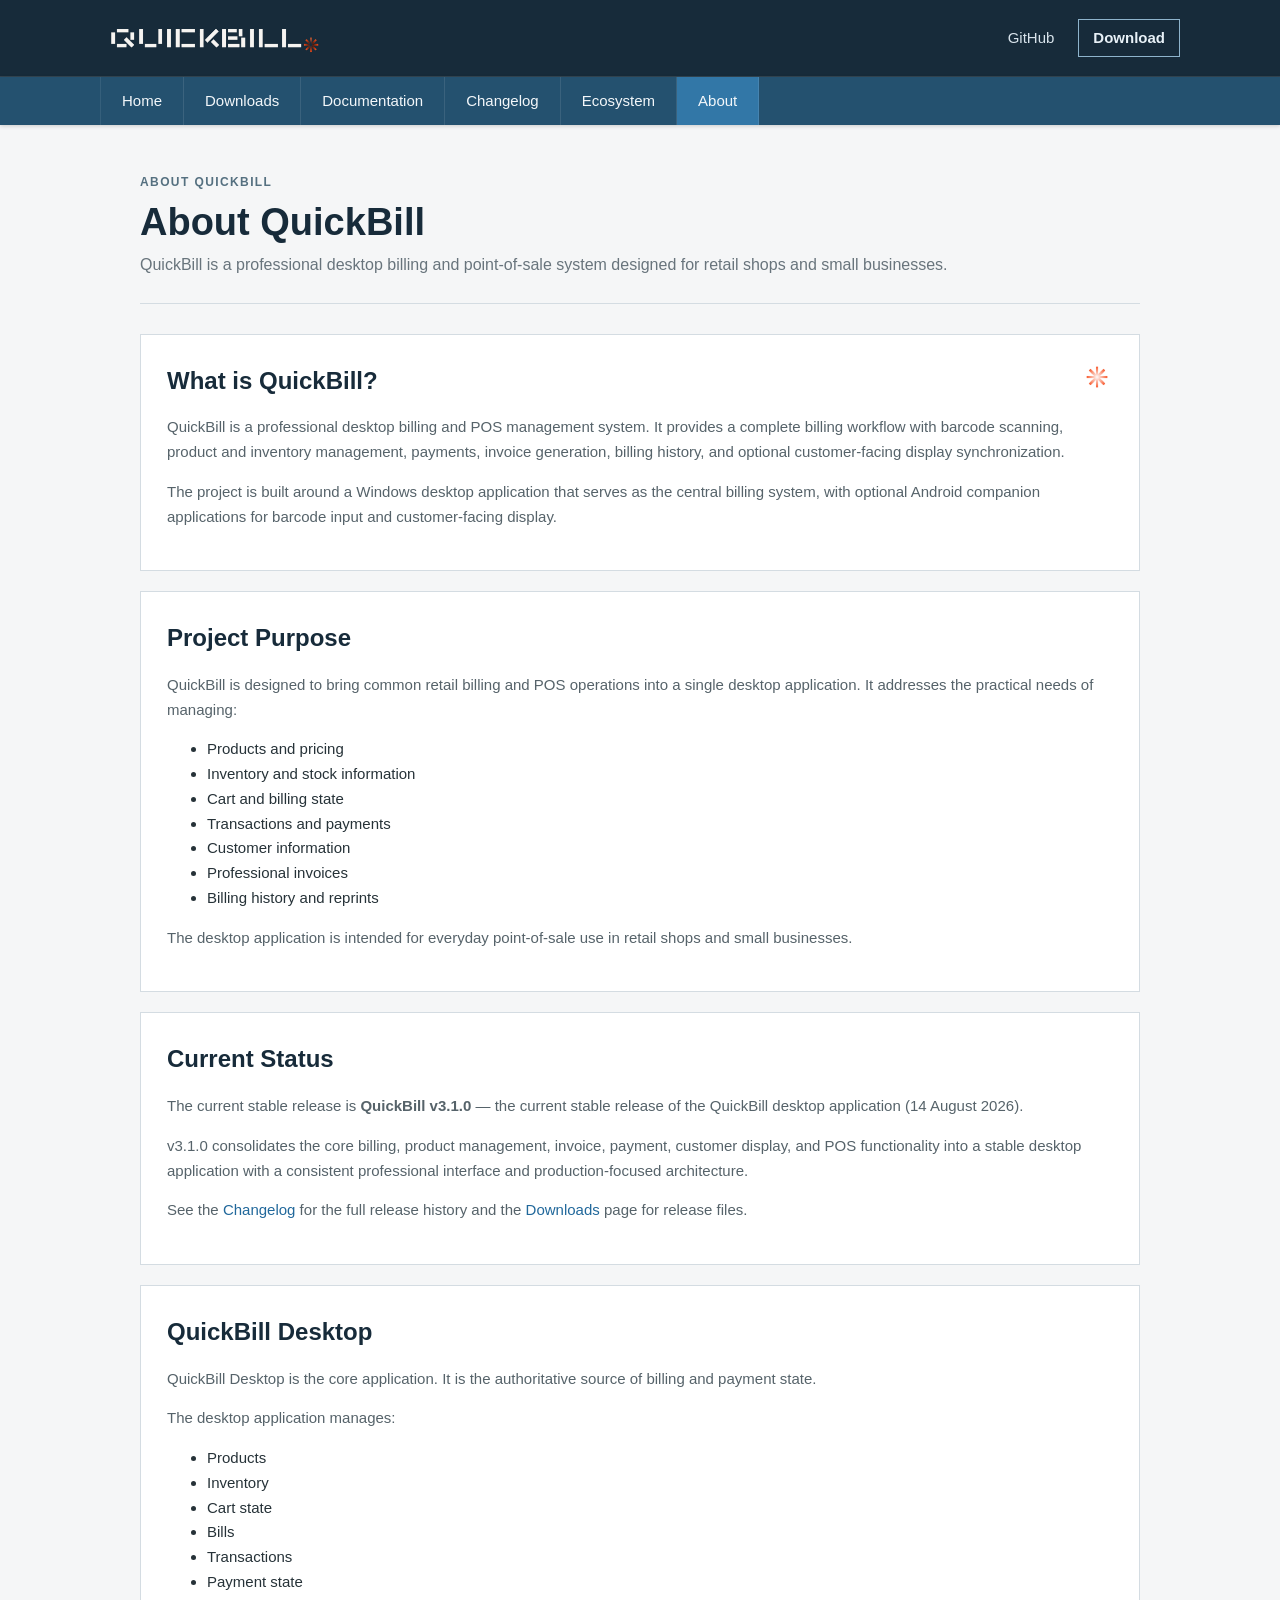
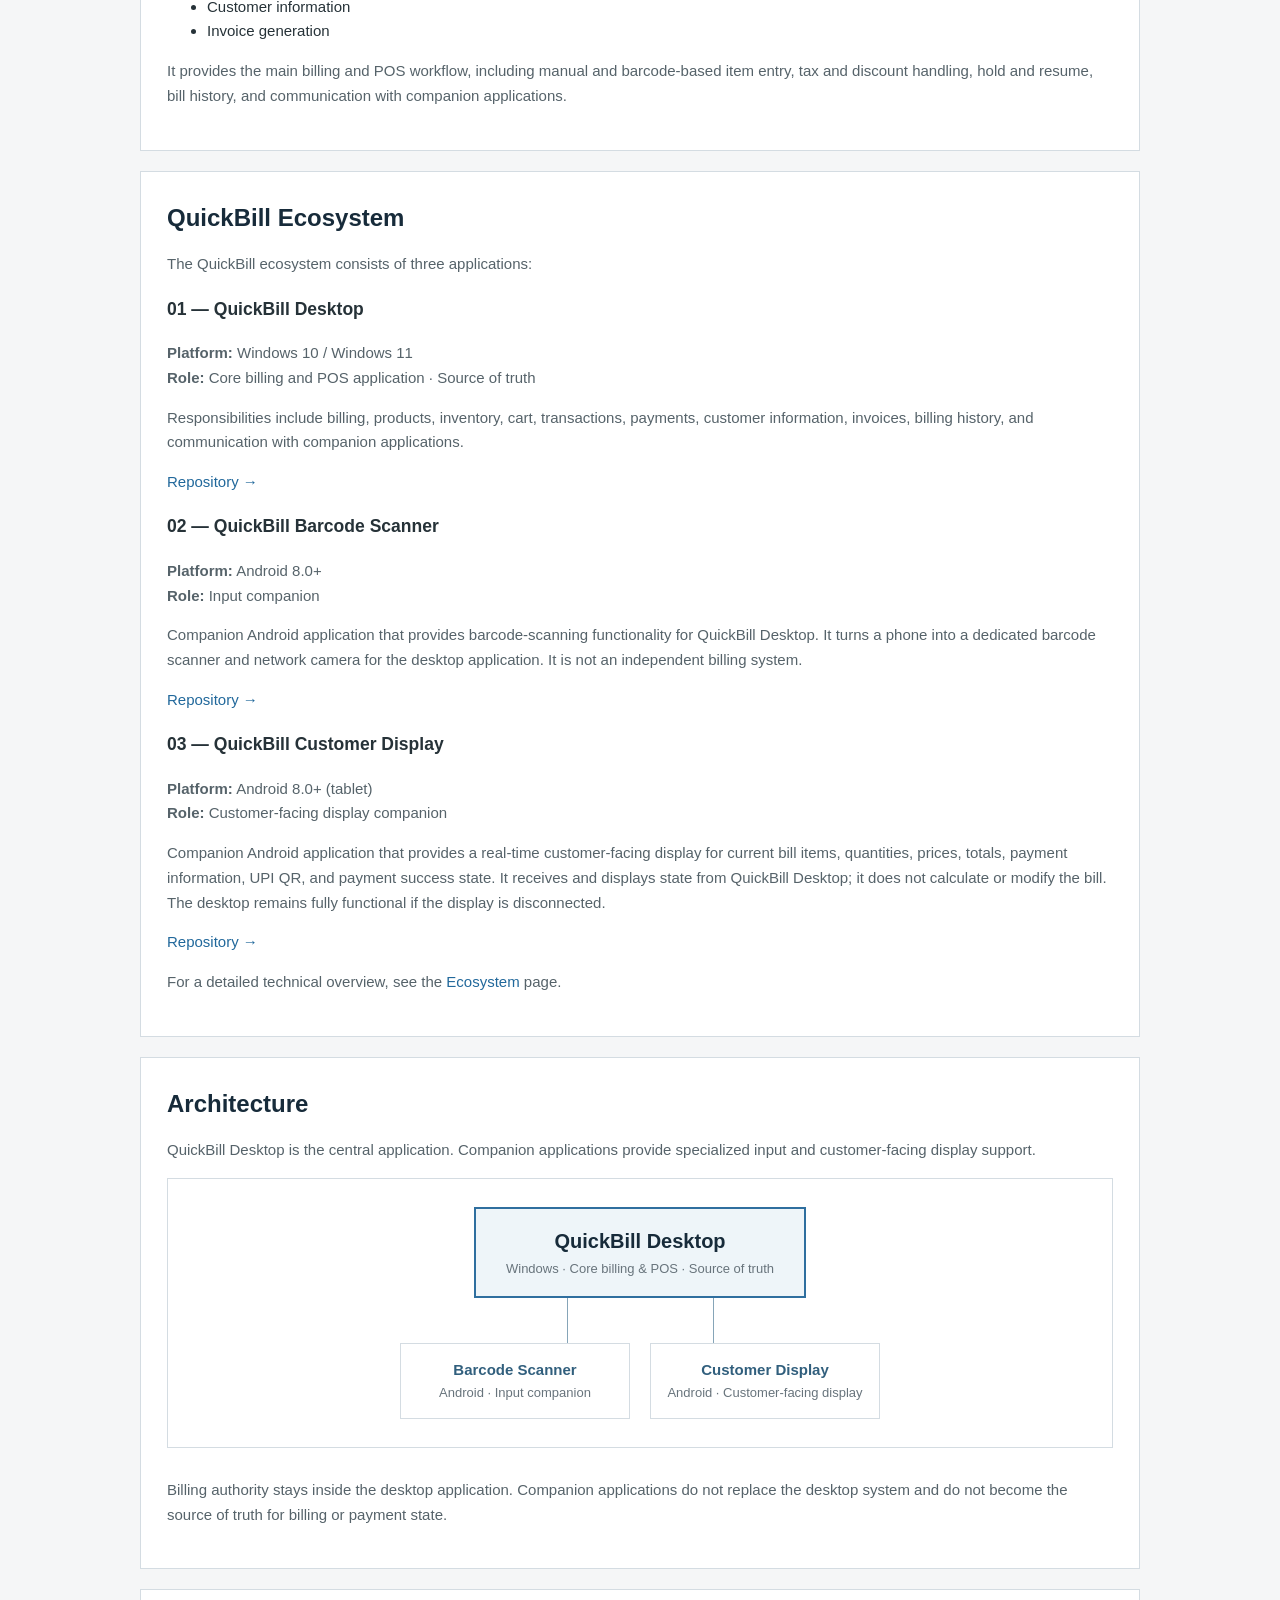
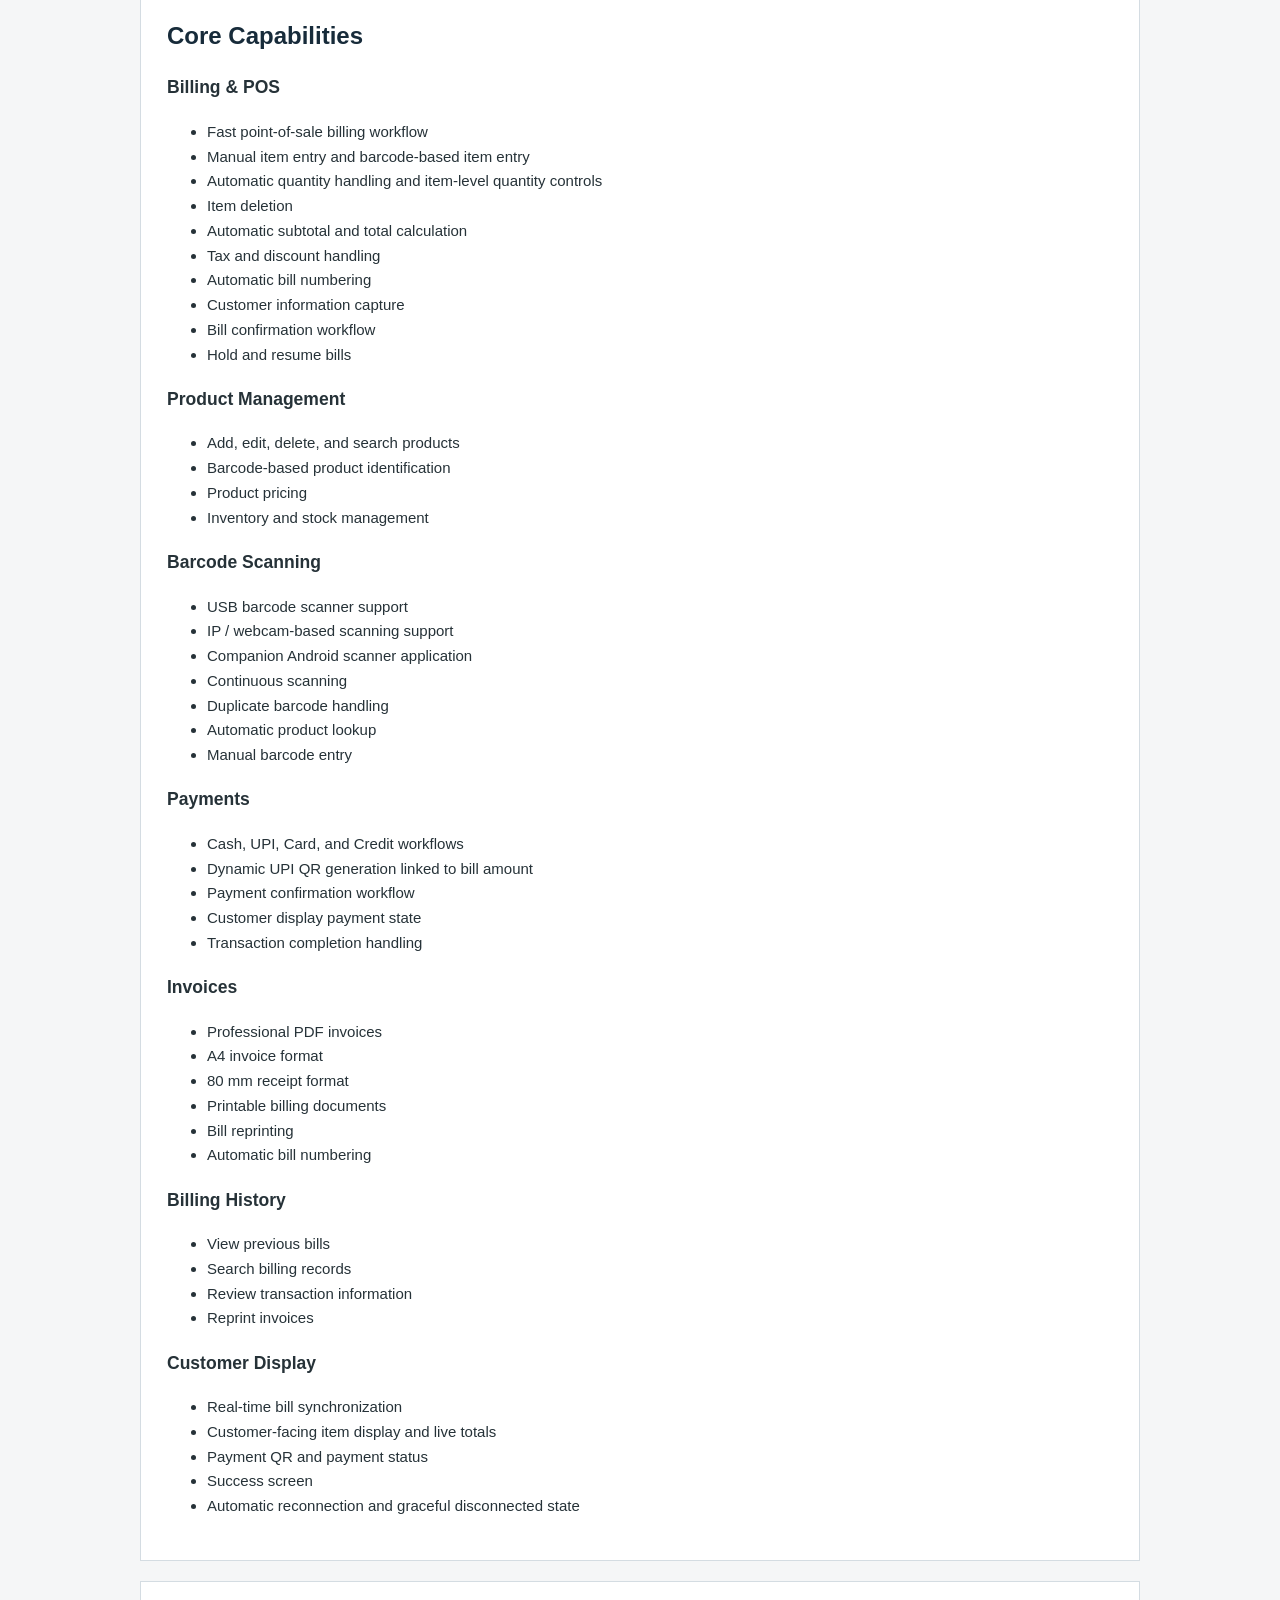
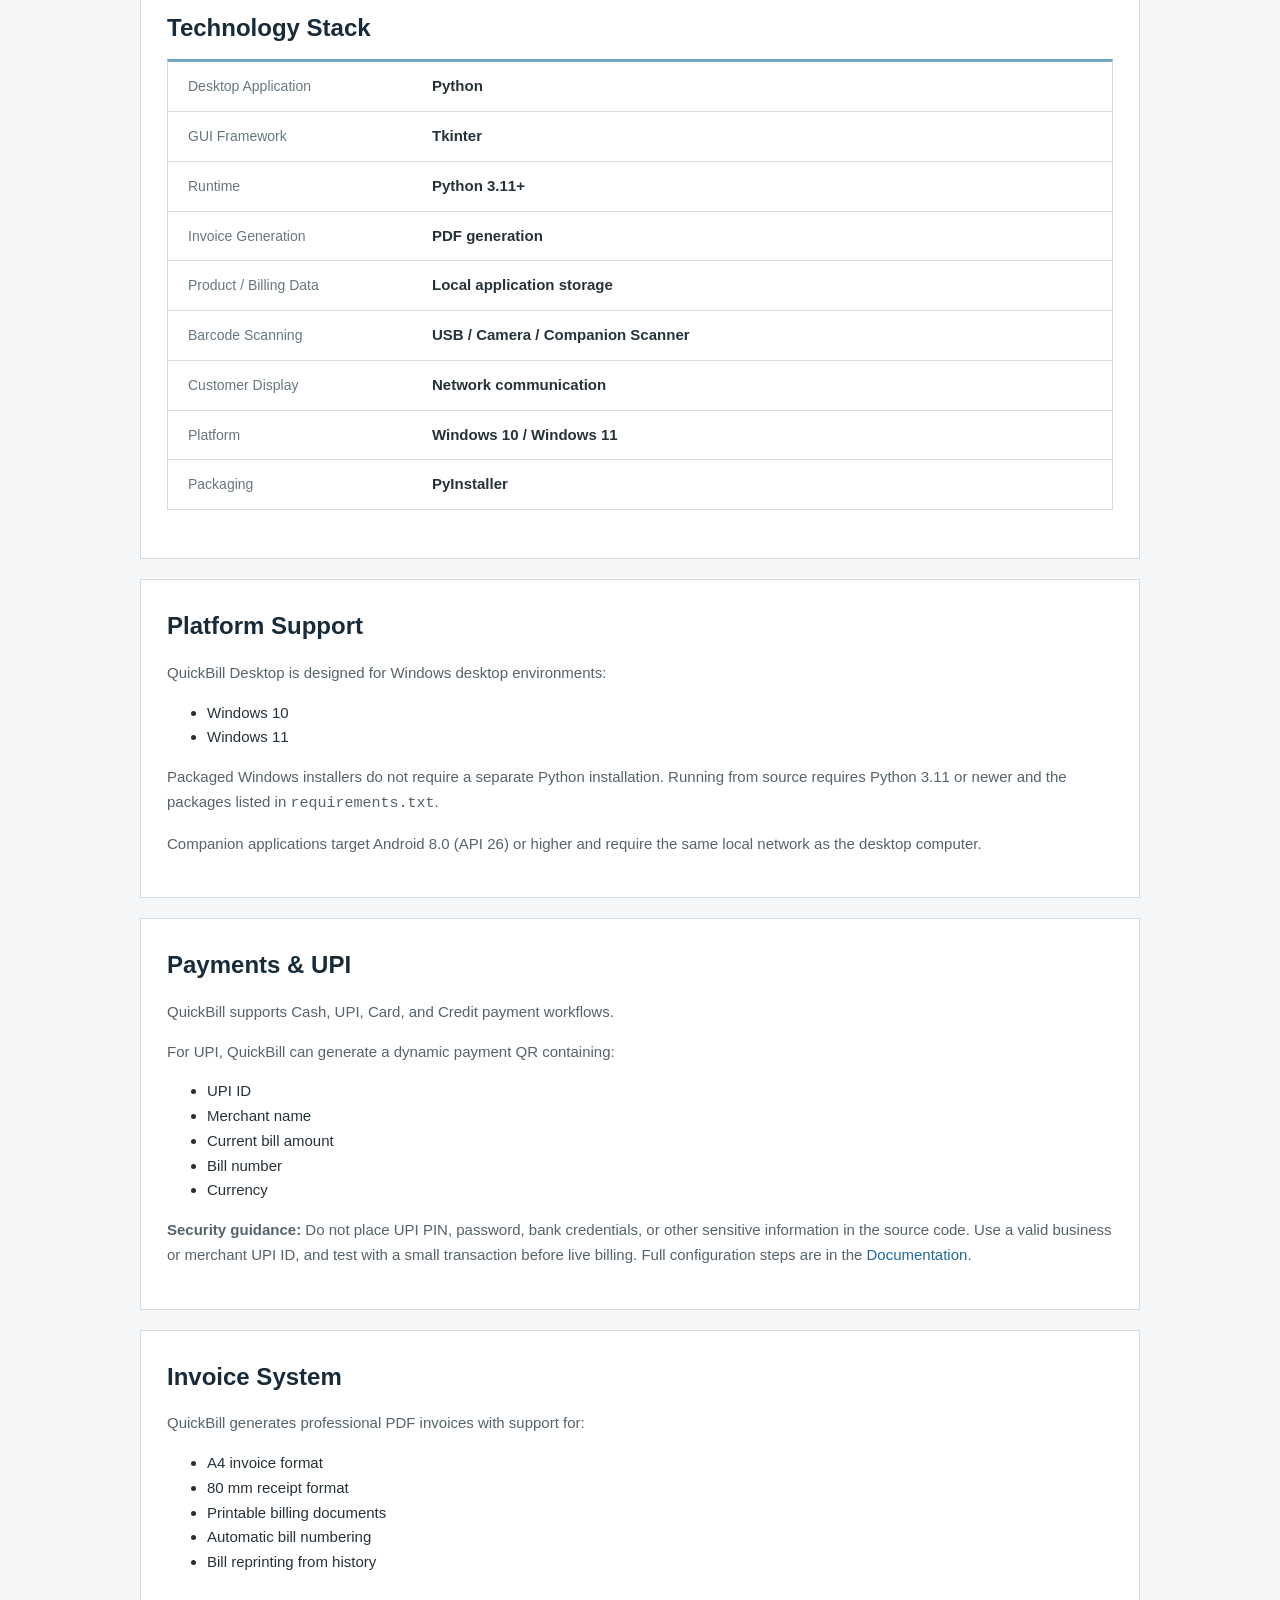
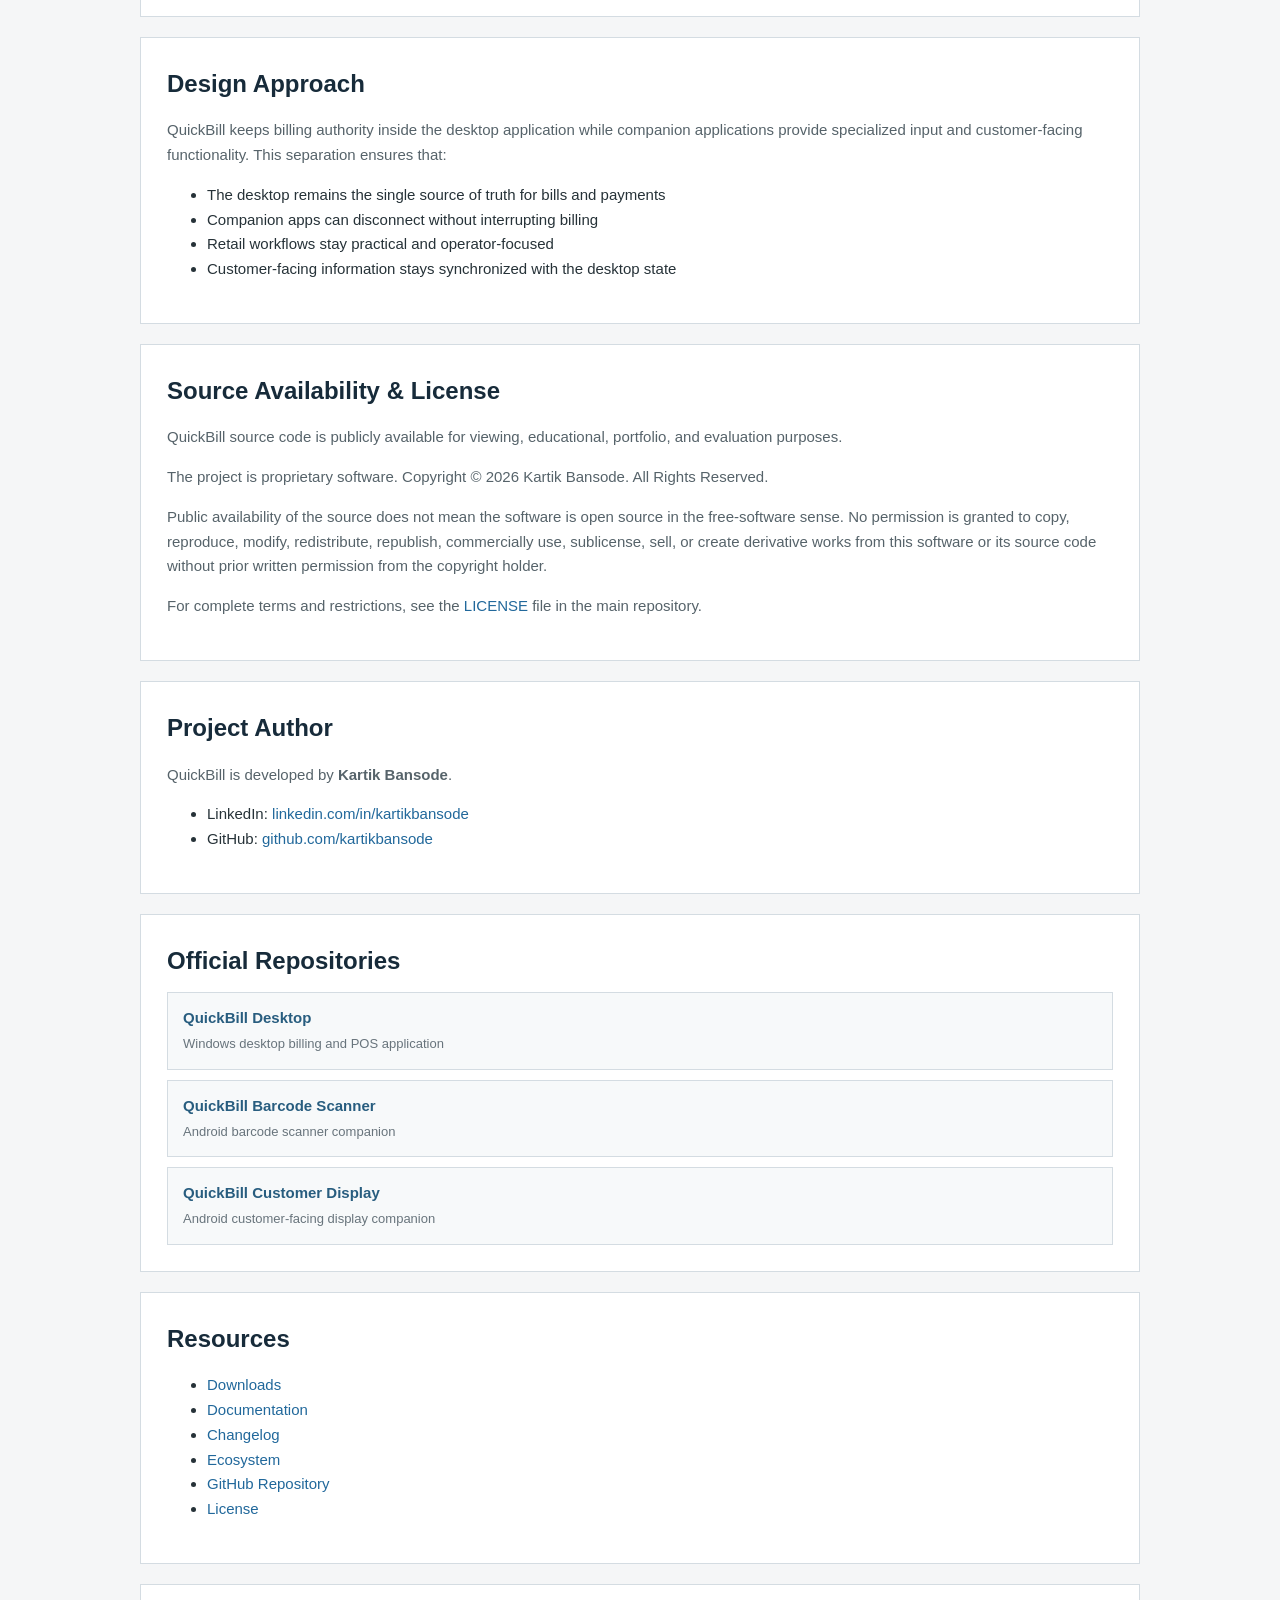
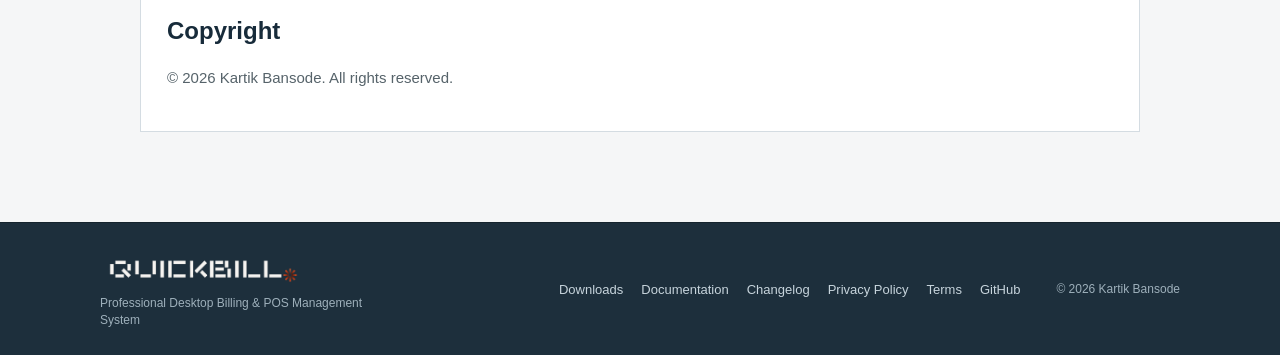
==== commit fbdf6598: "finished adding v3.1.0 changes/updates" ====
--- a/public/about.html
+++ b/public/about.html
@@ -18,70 +18,70 @@
 
 <body>
 
- <!-- =========================================================
+    <!-- =========================================================
      HEADER
 ========================================================== -->
 
-  <header class="site-header">
-
-    <div class="topbar">
-      <div class="container topbar-inner">
-
-        <a class="brand" href="index.html" aria-label="QuickBill home">
-          <img class="brand-logo" src="assets/images/quickbill-logo.png" alt="QuickBill">
-        </a>
-
-        <div class="top-links">
-          <a href="https://github.com/kartikbansode/quickbill" target="_blank" rel="noopener noreferrer">
-            GitHub
-          </a>
-
-          <a href="downloads.html" class="top-download">
-            Download
-          </a>
+    <header class="site-header">
+
+        <div class="topbar">
+            <div class="container topbar-inner">
+
+                <a class="brand" href="index.html" aria-label="QuickBill home">
+                    <img class="brand-logo" src="assets/images/quickbill-logo.png" alt="QuickBill">
+                </a>
+
+                <div class="top-links">
+                    <a href="https://github.com/kartikbansode/quickbill" target="_blank" rel="noopener noreferrer">
+                        GitHub
+                    </a>
+
+                    <a href="downloads.html" class="top-download">
+                        Download
+                    </a>
+                </div>
+
+            </div>
         </div>
 
-      </div>
-    </div>
-
-  </header>
-
-
-  <!-- =========================================================
+    </header>
+
+
+    <!-- =========================================================
      MAIN NAVIGATION
 ========================================================== -->
 
-  <nav class="main-nav" aria-label="Main navigation">
-
-    <div class="container nav-inner">
-
-      <a href="index.html">
-        Home
-      </a>
-
-      <a href="downloads.html">
-        Downloads
-      </a>
-
-      <a href="documentation.html">
-        Documentation
-      </a>
-
-      <a href="changelog.html">
-        Changelog
-      </a>
-
-      <a href="ecosystem.html">
-        Ecosystem
-      </a>
-
-      <a class="active" href="about.html" aria-current="page">
-        About
-      </a>
-
-    </div>
-
-  </nav>
+    <nav class="main-nav" aria-label="Main navigation">
+
+        <div class="container nav-inner">
+
+            <a href="index.html">
+                Home
+            </a>
+
+            <a href="downloads.html">
+                Downloads
+            </a>
+
+            <a href="documentation.html">
+                Documentation
+            </a>
+
+            <a href="changelog.html">
+                Changelog
+            </a>
+
+            <a href="ecosystem.html">
+                Ecosystem
+            </a>
+
+            <a class="active" href="about.html" aria-current="page">
+                About
+            </a>
+
+        </div>
+
+    </nav>
 
 
 
@@ -492,14 +492,8 @@
                     <li>Merchant name</li>
                     <li>Current bill amount</li>
                     <li>Bill number</li>
-                    <li>Currency (INR)</li>
-                </ul>
-                <p>
-                    UPI requires configuration of a merchant UPI ID in the project
-                    source before use. The same UPI ID must be set in both
-                    <code>logic/upi_payment.py</code> and
-                    <code>gui/payment/payment_dialog.py</code>.
-                </p>
+                    <li>Currency</li>
+                </ul>
                 <p>
                     <strong>Security guidance:</strong> Do not place UPI PIN, password,
                     bank credentials, or other sensitive information in the source code.
--- a/public/assets/css/style.css
+++ b/public/assets/css/style.css
@@ -2179,8 +2179,6 @@
   }
 }
 
-
-
 /* =========================================================
    CHANGELOG — compact / expandable entries
 ========================================================= */
